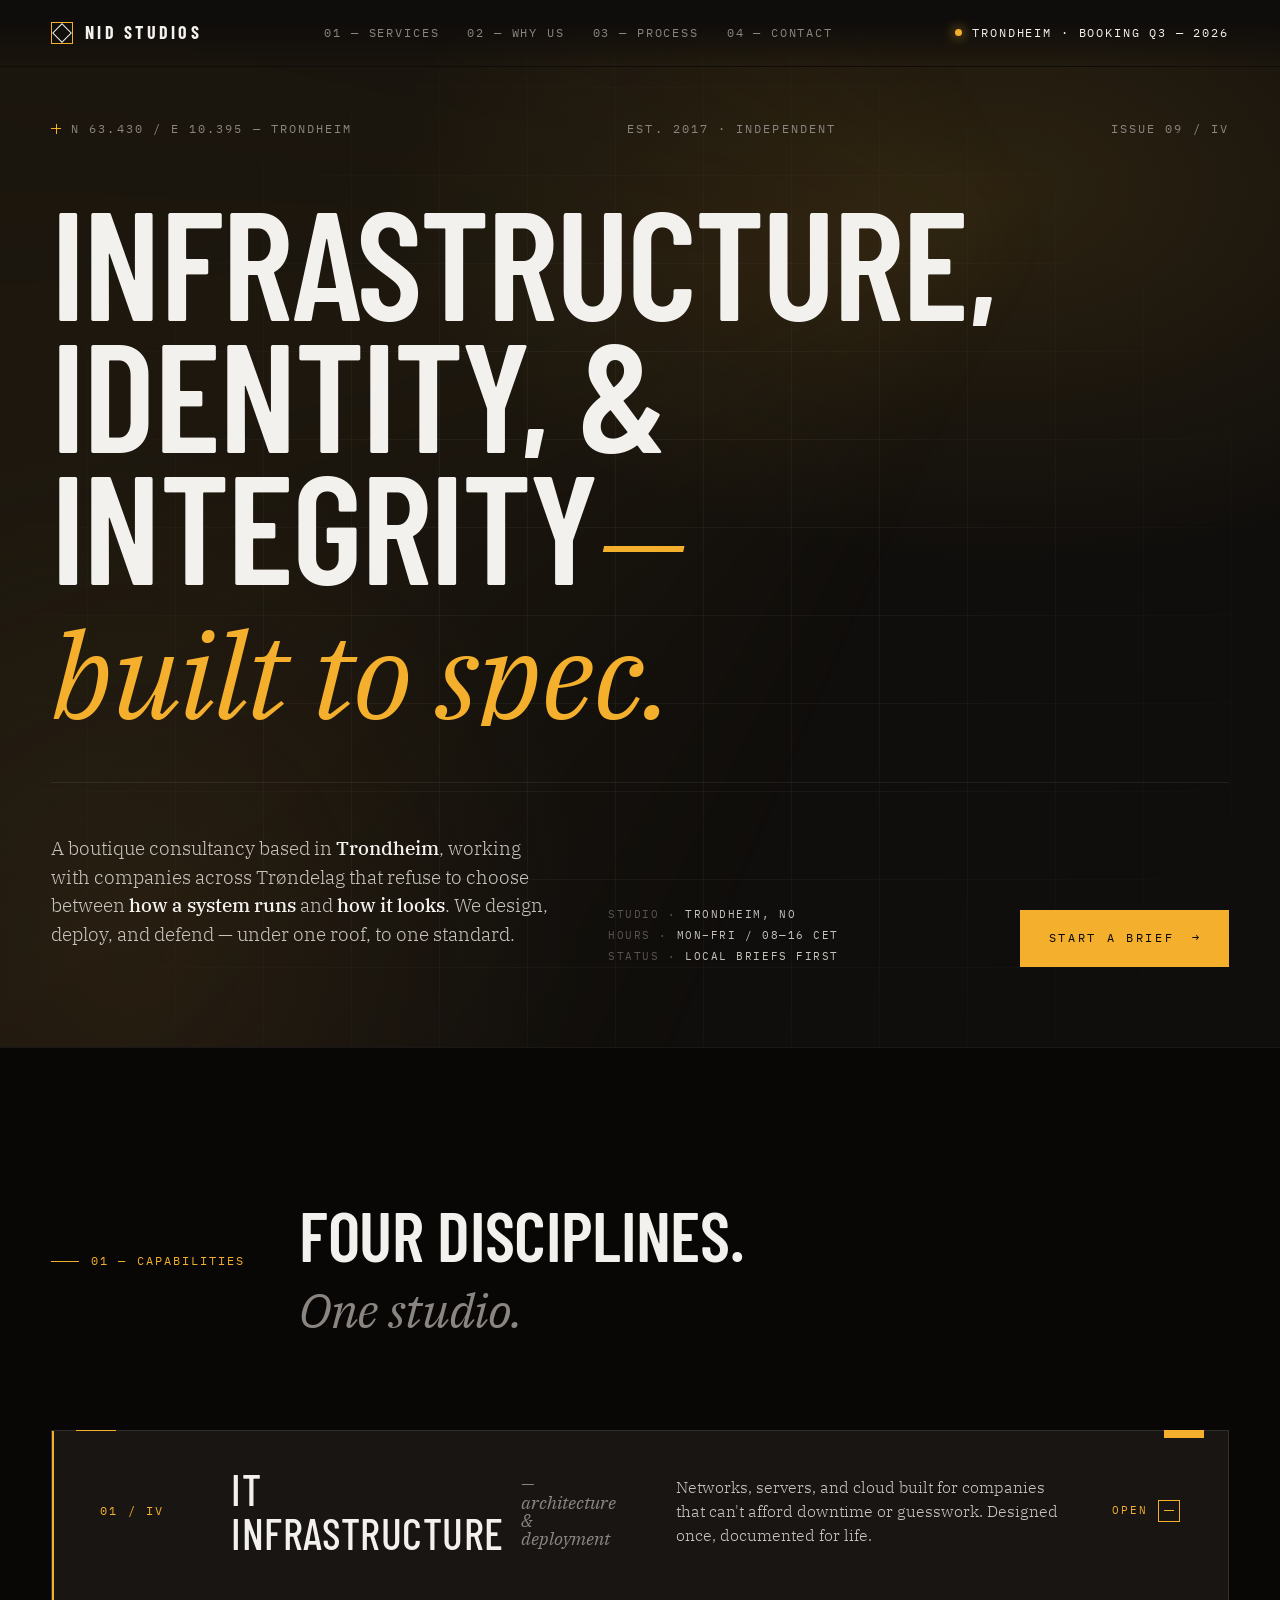
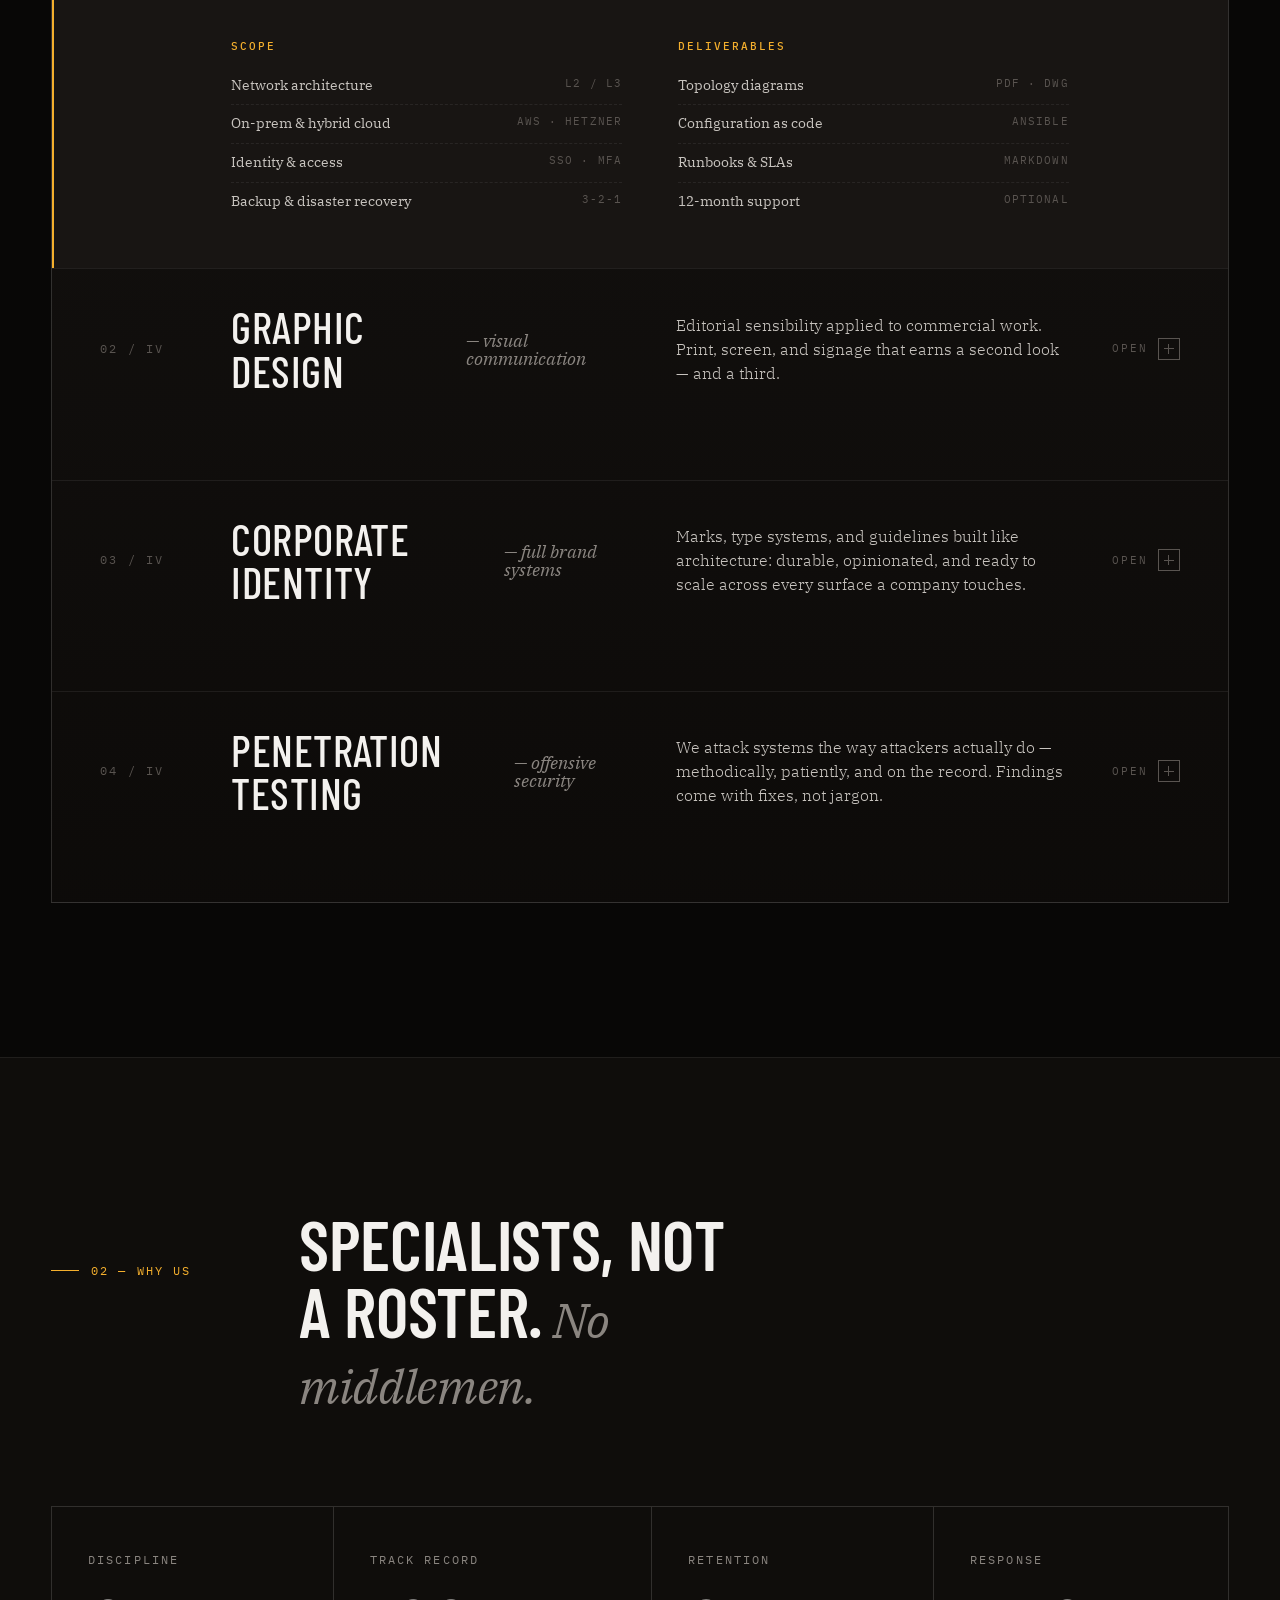
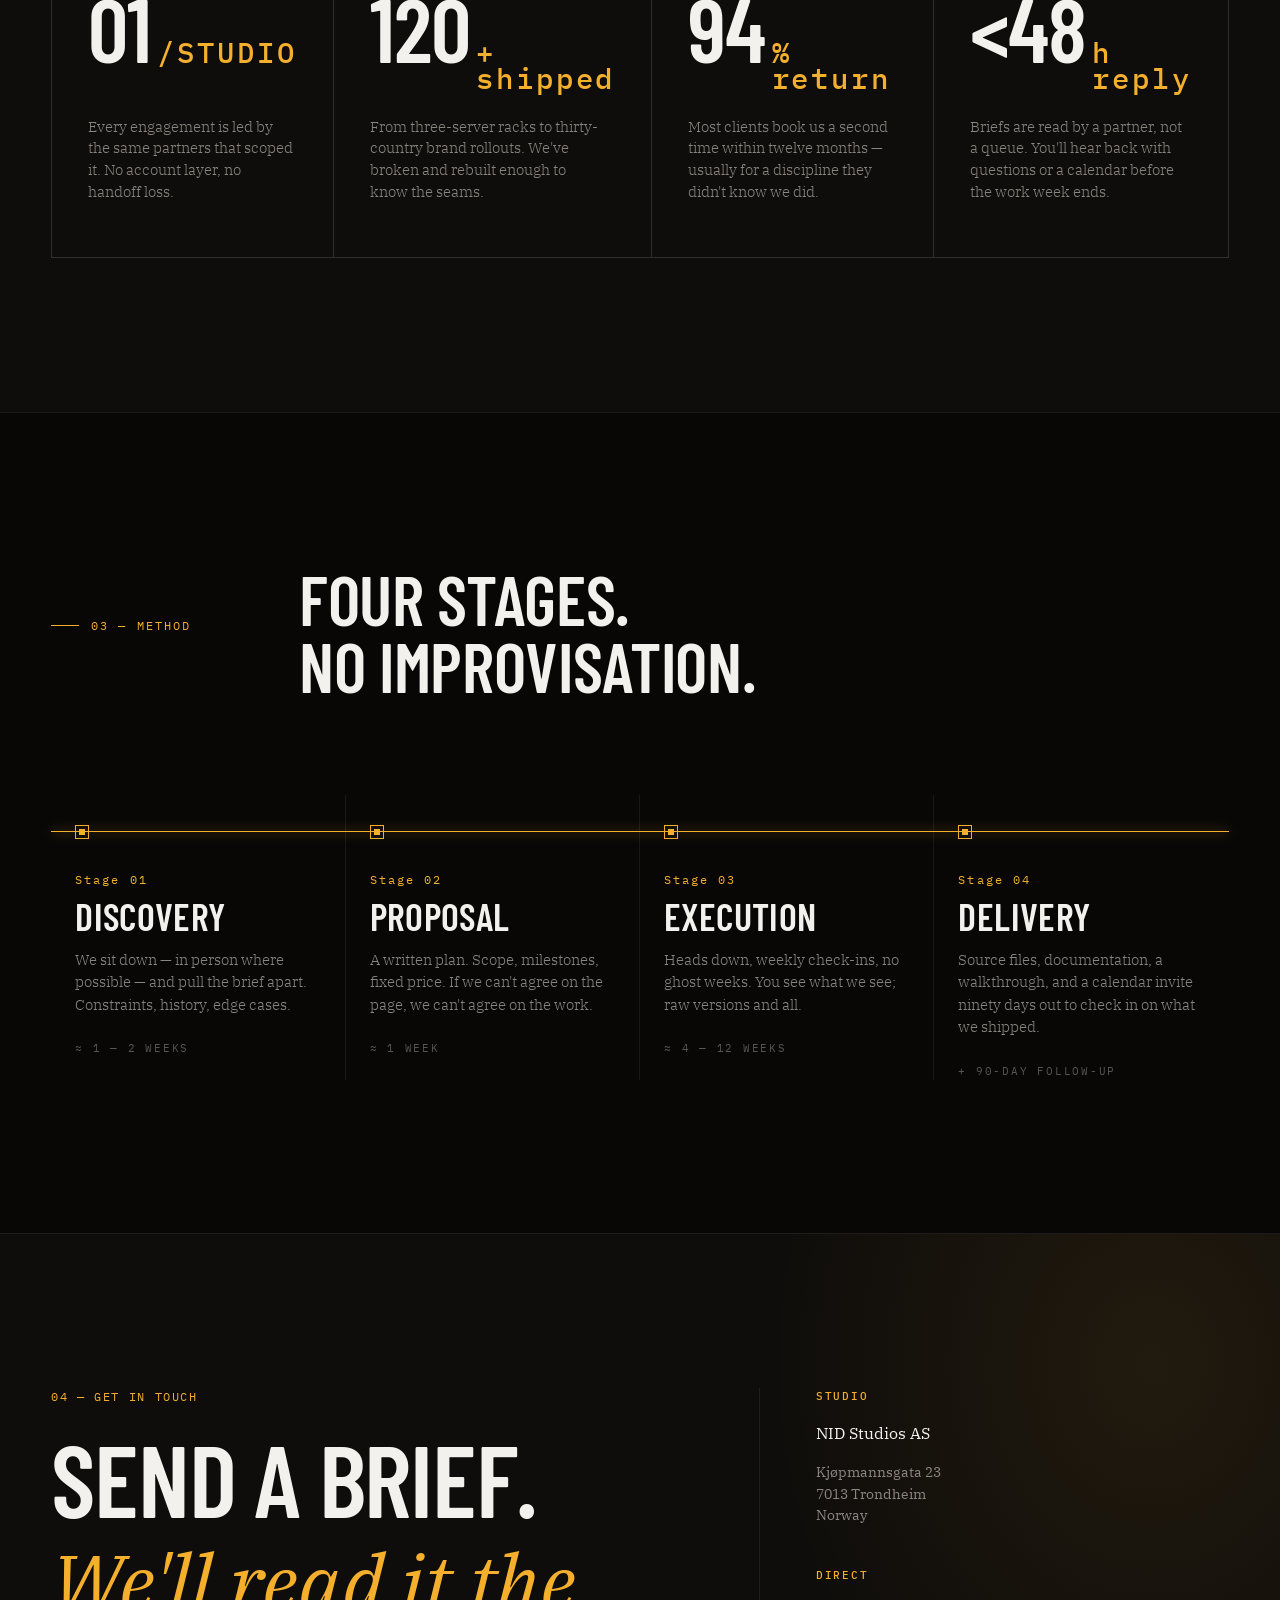
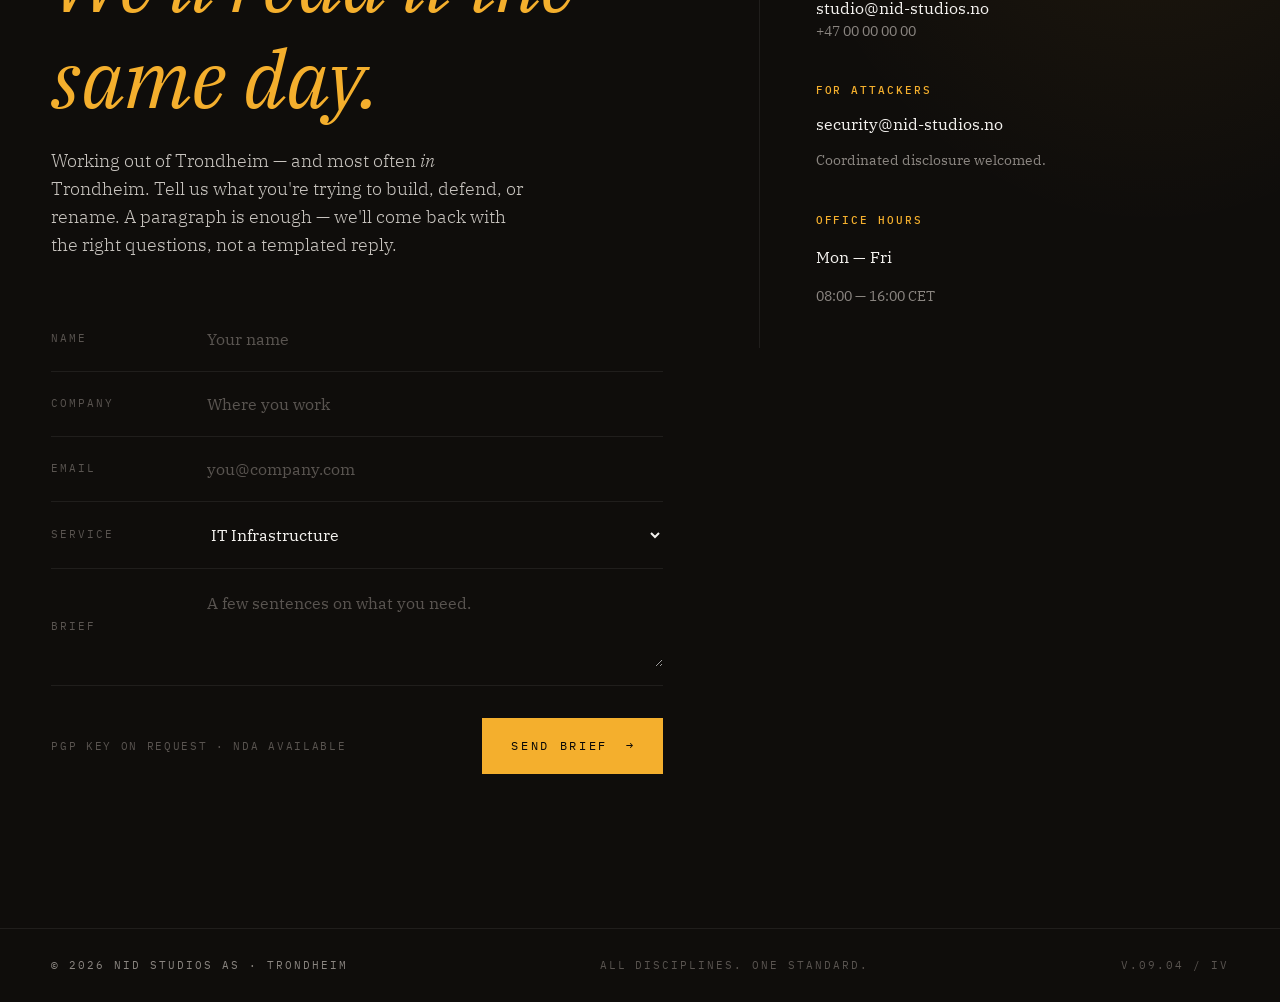
==== index.html @ 8dc61c33 "Add NID Studios site from Claude Design handoff Implements the full single-page marketing site for N" ====
<!doctype html>
<html lang="en">
<head>
<meta charset="utf-8">
<meta name="viewport" content="width=device-width, initial-scale=1">
<title>NID Studios — Trondheim. Precision technology consultancy.</title>
<meta name="description" content="Boutique consultancy in Trondheim, Norway. Infrastructure, identity, and security — built with the same standards.">

<link rel="preconnect" href="https://fonts.googleapis.com">
<link rel="preconnect" href="https://fonts.gstatic.com" crossorigin>
<link href="https://fonts.googleapis.com/css2?family=Barlow+Condensed:wght@300;500;600;700&family=IBM+Plex+Serif:ital,wght@0,300;0,400;0,500;1,400&family=IBM+Plex+Mono:wght@400;500&display=swap" rel="stylesheet">

<style>
:root {
  /* Surfaces — warm off-black */
  --ink-0: oklch(0.13 0.004 60);
  --ink-1: oklch(0.16 0.005 60);
  --ink-2: oklch(0.20 0.006 60);
  --ink-3: oklch(0.26 0.007 60);
  --ink-4: oklch(0.34 0.008 60);

  /* Foreground */
  --fg-0: oklch(0.96 0.005 80);
  --fg-1: oklch(0.82 0.008 75);
  --fg-2: oklch(0.62 0.010 70);
  --fg-3: oklch(0.45 0.010 65);

  /* Accent — amber, single source of truth */
  --amber: oklch(0.80 0.155 78);
  --amber-soft: oklch(0.80 0.155 78 / 0.12);
  --amber-line: oklch(0.80 0.155 78 / 0.35);

  --rule: oklch(1 0 0 / 0.07);
  --rule-strong: oklch(1 0 0 / 0.14);

  --f-display: "Barlow Condensed", "Oswald", sans-serif;
  --f-body: "IBM Plex Serif", Georgia, serif;
  --f-mono: "IBM Plex Mono", ui-monospace, monospace;

  --gutter: clamp(20px, 4vw, 56px);
  --maxw: 1360px;

  --ease: cubic-bezier(.2,.7,.2,1);
  --ease-out: cubic-bezier(.16,1,.3,1);
}

* { box-sizing: border-box; }
html { scroll-behavior: smooth; }
html, body { margin: 0; padding: 0; }
body {
  background: var(--ink-1);
  color: var(--fg-1);
  font-family: var(--f-body);
  font-size: 17px;
  line-height: 1.55;
  -webkit-font-smoothing: antialiased;
  text-rendering: optimizeLegibility;
  overflow-x: hidden;
}
::selection { background: var(--amber); color: var(--ink-0); }

a { color: inherit; text-decoration: none; }
button { font: inherit; color: inherit; background: none; border: 0; cursor: pointer; }

h1,h2,h3,h4 {
  font-family: var(--f-display);
  font-weight: 600;
  letter-spacing: 0.005em;
  margin: 0;
  color: var(--fg-0);
  text-wrap: balance;
}
.mono { font-family: var(--f-mono); font-size: 11.5px; letter-spacing: 0.14em; text-transform: uppercase; color: var(--fg-2); }
.amber { color: var(--amber); }

.shell {
  max-width: var(--maxw);
  margin: 0 auto;
  padding: 0 var(--gutter);
}

/* ─────────────── NAV ─────────────── */
.nav {
  position: fixed; top: 0; left: 0; right: 0;
  z-index: 50;
  padding: 18px var(--gutter);
  display: grid;
  grid-template-columns: auto 1fr auto;
  align-items: center;
  gap: 32px;
  background: linear-gradient(to bottom, var(--ink-1) 30%, transparent);
  transition: background .3s var(--ease), border-color .3s var(--ease);
  border-bottom: 1px solid transparent;
}
.nav.scrolled {
  background: oklch(0.16 0.005 60 / 0.85);
  backdrop-filter: blur(14px);
  -webkit-backdrop-filter: blur(14px);
  border-bottom-color: var(--rule);
}
.brand {
  display: flex; align-items: center; gap: 12px;
  font-family: var(--f-display);
  font-weight: 700;
  font-size: 18px;
  letter-spacing: 0.18em;
  color: var(--fg-0);
  text-transform: uppercase;
}
.brand-mark {
  width: 22px; height: 22px;
  position: relative;
  display: grid; place-items: center;
}
.brand-mark::before, .brand-mark::after {
  content: ""; position: absolute; inset: 0;
  border: 1px solid var(--amber);
}
.brand-mark::after { transform: rotate(45deg); inset: 4px; border-color: var(--fg-0); }

.nav-links {
  display: flex; gap: 28px;
  font-family: var(--f-mono);
  font-size: 11.5px;
  letter-spacing: 0.16em;
  text-transform: uppercase;
  color: var(--fg-2);
  justify-content: center;
}
.nav-links a {
  position: relative;
  padding: 6px 0;
  transition: color .25s var(--ease);
}
.nav-links a:hover { color: var(--fg-0); }
.nav-links a::before {
  content: ""; position: absolute; left: 0; bottom: 0;
  width: 0; height: 1px; background: var(--amber);
  transition: width .35s var(--ease);
}
.nav-links a:hover::before { width: 100%; }

.nav-cta {
  font-family: var(--f-mono);
  font-size: 11.5px;
  letter-spacing: 0.16em;
  text-transform: uppercase;
  color: var(--fg-0);
  display: flex; align-items: center; gap: 10px;
}
.nav-cta .dot {
  width: 7px; height: 7px; border-radius: 50%;
  background: var(--amber);
  box-shadow: 0 0 12px var(--amber);
  animation: pulse 2.4s ease-in-out infinite;
}
@keyframes pulse {
  0%, 100% { opacity: 1; transform: scale(1); }
  50% { opacity: .55; transform: scale(.7); }
}

@media (max-width: 760px) {
  .nav-links { display: none; }
  .nav { grid-template-columns: 1fr auto; }
}

/* ─────────────── HERO ─────────────── */
.hero {
  position: relative;
  min-height: 100vh;
  min-height: 100svh;
  display: flex;
  align-items: center;
  padding: 120px 0 80px;
  overflow: hidden;
  isolation: isolate;
}
.hero-bg {
  position: absolute; inset: 0; z-index: -1;
  background:
    radial-gradient(ellipse 80% 60% at 78% 18%, oklch(0.80 0.155 78 / 0.12), transparent 60%),
    radial-gradient(ellipse 60% 80% at 10% 90%, oklch(0.30 0.04 70 / 0.40), transparent 60%),
    var(--ink-1);
}
.hero-bg::before {
  content: "";
  position: absolute; inset: 0;
  background-image: url("data:image/svg+xml;utf8,<svg xmlns='http://www.w3.org/2000/svg' width='180' height='180'><filter id='n'><feTurbulence type='fractalNoise' baseFrequency='0.9' numOctaves='2' stitchTiles='stitch'/><feColorMatrix values='0 0 0 0 1  0 0 0 0 1  0 0 0 0 1  0 0 0 0.45 0'/></filter><rect width='100%25' height='100%25' filter='url(%23n)' opacity='0.5'/></svg>");
  opacity: 0.10;
  mix-blend-mode: overlay;
  pointer-events: none;
}
.hero-bg::after {
  content: "";
  position: absolute; inset: -20%;
  background: conic-gradient(from 200deg at 70% 30%, transparent 0deg, oklch(0.80 0.155 78 / 0.06) 60deg, transparent 140deg);
  animation: drift 22s linear infinite;
  pointer-events: none;
  filter: blur(40px);
}
@keyframes drift {
  to { transform: rotate(360deg); }
}

/* hairline grid overlay */
.hero-grid {
  position: absolute; inset: 0; z-index: -1;
  background-image:
    linear-gradient(to right, var(--rule) 1px, transparent 1px),
    linear-gradient(to bottom, var(--rule) 1px, transparent 1px);
  background-size: 88px 88px;
  background-position: -1px -1px;
  mask-image: radial-gradient(ellipse 70% 80% at 50% 60%, black 30%, transparent 80%);
  opacity: 0.6;
}

.hero-inner {
  width: 100%;
  display: grid;
  grid-template-columns: 1fr;
  gap: 56px;
}

.hero-meta {
  display: flex;
  justify-content: space-between;
  align-items: center;
  font-family: var(--f-mono);
  font-size: 11.5px;
  letter-spacing: 0.18em;
  text-transform: uppercase;
  color: var(--fg-2);
}
.hero-meta .crosshair {
  display: inline-flex; align-items: center; gap: 10px;
}
.hero-meta .crosshair::before {
  content: ""; width: 10px; height: 10px;
  background:
    linear-gradient(var(--amber), var(--amber)) center/100% 1px no-repeat,
    linear-gradient(var(--amber), var(--amber)) center/1px 100% no-repeat;
}

.hero h1 {
  font-size: clamp(64px, 12vw, 200px);
  line-height: 0.86;
  letter-spacing: -0.012em;
  font-weight: 600;
  text-transform: uppercase;
  color: var(--fg-0);
}
.hero h1 .line { display: block; overflow: hidden; }
.hero h1 .line span {
  display: inline-block;
  transform: translateY(110%);
  animation: rise .9s var(--ease-out) forwards;
}
.hero h1 .line:nth-child(1) span { animation-delay: .15s; }
.hero h1 .line:nth-child(2) span { animation-delay: .28s; }
.hero h1 .line:nth-child(3) span { animation-delay: .41s; }
@keyframes rise { to { transform: translateY(0); } }

.hero h1 em {
  font-style: normal;
  color: var(--amber);
  font-family: var(--f-body);
  font-weight: 400;
  font-style: italic;
  font-size: 0.78em;
  letter-spacing: -0.01em;
  text-transform: none;
}

.hero-foot {
  display: grid;
  grid-template-columns: 1.4fr 1fr auto;
  gap: 48px;
  align-items: end;
  padding-top: 32px;
  border-top: 1px solid var(--rule);
  opacity: 0;
  animation: fadeUp .8s var(--ease-out) .8s forwards;
}
@keyframes fadeUp {
  from { opacity: 0; transform: translateY(20px); }
  to { opacity: 1; transform: translateY(0); }
}

.hero-tag {
  font-size: 19px;
  line-height: 1.5;
  color: var(--fg-1);
  max-width: 50ch;
  font-weight: 300;
}
.hero-tag strong { color: var(--fg-0); font-weight: 500; }

.hero-coords {
  font-family: var(--f-mono);
  font-size: 11px;
  letter-spacing: 0.14em;
  text-transform: uppercase;
  color: var(--fg-3);
  line-height: 1.9;
}
.hero-coords span { color: var(--fg-1); }

.btn {
  --bd: var(--amber);
  position: relative;
  display: inline-flex;
  align-items: center;
  gap: 18px;
  padding: 18px 26px 18px 28px;
  font-family: var(--f-mono);
  font-size: 12px;
  letter-spacing: 0.22em;
  text-transform: uppercase;
  color: var(--ink-0);
  background: var(--amber);
  border: 1px solid var(--bd);
  overflow: hidden;
  isolation: isolate;
  transition: color .35s var(--ease), background .35s var(--ease);
  cursor: pointer;
}
.btn::after {
  content: ""; position: absolute; inset: 0; z-index: -1;
  background: var(--ink-0);
  transform: translateX(-101%);
  transition: transform .45s var(--ease);
}
.btn:hover { color: var(--amber); background: transparent; }
.btn:hover::after { transform: translateX(0); }
.btn .arrow {
  display: inline-block;
  transition: transform .35s var(--ease);
}
.btn:hover .arrow { transform: translateX(4px); }

.btn--ghost {
  color: var(--fg-0);
  background: transparent;
  --bd: var(--rule-strong);
}
.btn--ghost::after { background: var(--amber); }
.btn--ghost:hover { color: var(--ink-0); }

@media (max-width: 820px) {
  .hero-foot { grid-template-columns: 1fr; gap: 28px; }
  .hero-coords { display: none; }
}

/* ─────────────── SECTION HEADERS ─────────────── */
.section {
  position: relative;
  padding: clamp(80px, 12vw, 160px) 0;
  border-top: 1px solid var(--rule);
}
.section-head {
  display: grid;
  grid-template-columns: 200px 1fr;
  gap: 48px;
  align-items: baseline;
  margin-bottom: clamp(48px, 8vw, 96px);
}
.section-head .label {
  font-family: var(--f-mono);
  font-size: 11.5px;
  letter-spacing: 0.18em;
  text-transform: uppercase;
  color: var(--amber);
  display: flex; align-items: center; gap: 12px;
}
.section-head .label::before {
  content: ""; width: 28px; height: 1px; background: var(--amber);
}
.section-head h2 {
  font-size: clamp(36px, 5.4vw, 76px);
  line-height: 0.96;
  text-transform: uppercase;
  letter-spacing: -0.005em;
  font-weight: 600;
  max-width: 18ch;
}
.section-head h2 i {
  font-style: italic;
  font-family: var(--f-body);
  font-weight: 400;
  font-size: 0.7em;
  color: var(--fg-2);
  text-transform: none;
}
@media (max-width: 760px) {
  .section-head { grid-template-columns: 1fr; gap: 16px; }
}

/* ─────────────── SERVICES (precision instrument case) ─────────────── */
.services {
  background: var(--ink-0);
}
.case {
  border: 1px solid var(--rule-strong);
  background:
    linear-gradient(180deg, oklch(0.18 0.005 60), oklch(0.15 0.005 60));
  position: relative;
}
.case::before, .case::after {
  /* hinge marks at top corners */
  content: "";
  position: absolute;
  top: -1px;
  width: 40px; height: 8px;
  background: var(--amber);
}
.case::before { left: 24px; }
.case::after  { right: 24px; }

.drawer {
  display: grid;
  grid-template-columns: 80px 1fr 1fr 60px;
  gap: clamp(20px, 4vw, 56px);
  align-items: center;
  padding: 36px clamp(24px, 4vw, 48px);
  border-top: 1px solid var(--rule);
  position: relative;
  cursor: pointer;
  transition: background .5s var(--ease), padding .5s var(--ease);
  overflow: hidden;
}
.drawer:first-child { border-top: 0; }
.drawer::before {
  /* sliding amber rule on the left */
  content: "";
  position: absolute;
  left: 0; top: 0; bottom: 0;
  width: 2px;
  background: var(--amber);
  transform: scaleY(0);
  transform-origin: top;
  transition: transform .5s var(--ease);
}
.drawer:hover, .drawer.open { background: oklch(0.20 0.006 60); }
.drawer:hover::before, .drawer.open::before { transform: scaleY(1); }

.drawer-num {
  font-family: var(--f-mono);
  font-size: 12px;
  letter-spacing: 0.18em;
  color: var(--fg-3);
  transition: color .4s var(--ease);
}
.drawer:hover .drawer-num, .drawer.open .drawer-num { color: var(--amber); }

.drawer-name {
  font-family: var(--f-display);
  font-size: clamp(28px, 3.4vw, 46px);
  font-weight: 500;
  line-height: 1.0;
  letter-spacing: 0.01em;
  text-transform: uppercase;
  color: var(--fg-0);
  display: flex;
  align-items: center;
  gap: 18px;
}
.drawer-name .sub {
  font-family: var(--f-body);
  font-style: italic;
  font-weight: 400;
  font-size: 0.42em;
  color: var(--fg-2);
  text-transform: none;
  letter-spacing: 0;
}

.drawer-mark {
  width: 56px; height: 56px;
  position: relative;
  flex-shrink: 0;
  color: var(--fg-2);
  transition: color .5s var(--ease), transform .6s var(--ease);
}
.drawer:hover .drawer-mark, .drawer.open .drawer-mark { color: var(--amber); transform: rotate(45deg); }

.drawer-copy {
  font-size: 15.5px;
  line-height: 1.55;
  color: var(--fg-1);
  max-width: 44ch;
  font-weight: 300;
}

.drawer-pull {
  justify-self: end;
  display: flex;
  align-items: center;
  gap: 10px;
  font-family: var(--f-mono);
  font-size: 11px;
  letter-spacing: 0.18em;
  text-transform: uppercase;
  color: var(--fg-3);
  transition: color .4s var(--ease);
}
.drawer:hover .drawer-pull, .drawer.open .drawer-pull { color: var(--amber); }
.drawer-pull .pull-icon {
  width: 22px; height: 22px;
  border: 1px solid currentColor;
  display: grid; place-items: center;
  position: relative;
  transition: transform .5s var(--ease);
}
.drawer-pull .pull-icon::before, .drawer-pull .pull-icon::after {
  content: "";
  position: absolute;
  background: currentColor;
}
.drawer-pull .pull-icon::before { width: 10px; height: 1px; }
.drawer-pull .pull-icon::after { width: 1px; height: 10px; transition: transform .4s var(--ease); }
.drawer.open .pull-icon::after { transform: scaleY(0); }
.drawer.open .pull-icon { transform: rotate(180deg); }

.drawer-detail {
  grid-column: 1 / -1;
  display: grid;
  grid-template-rows: 0fr;
  transition: grid-template-rows .55s var(--ease), margin-top .55s var(--ease);
  margin-top: 0;
}
.drawer-detail-inner {
  overflow: hidden;
  display: grid;
  grid-template-columns: 80px 1fr 1fr 60px;
  gap: clamp(20px, 4vw, 56px);
}
.drawer.open .drawer-detail {
  grid-template-rows: 1fr;
  margin-top: 32px;
}
.drawer-detail-body {
  grid-column: 2 / 4;
  padding-bottom: 12px;
  display: grid;
  grid-template-columns: 1fr 1fr;
  gap: 32px 56px;
  opacity: 0;
  transform: translateY(8px);
  transition: opacity .4s var(--ease) .15s, transform .4s var(--ease) .15s;
}
.drawer.open .drawer-detail-body { opacity: 1; transform: translateY(0); }

.spec h4 {
  font-family: var(--f-mono);
  font-size: 11px;
  letter-spacing: 0.18em;
  text-transform: uppercase;
  color: var(--amber);
  margin-bottom: 12px;
  font-weight: 500;
}
.spec ul { list-style: none; padding: 0; margin: 0; }
.spec li {
  padding: 8px 0;
  font-size: 14px;
  color: var(--fg-1);
  border-bottom: 1px dashed var(--rule);
  display: flex;
  justify-content: space-between;
  gap: 16px;
}
.spec li:last-child { border-bottom: 0; }
.spec li .v { color: var(--fg-3); font-family: var(--f-mono); font-size: 11px; letter-spacing: 0.1em; text-transform: uppercase; }

@media (max-width: 900px) {
  .drawer { grid-template-columns: 50px 1fr 40px; }
  .drawer-copy { display: none; }
  .drawer-name { font-size: 26px; }
  .drawer-detail-inner { grid-template-columns: 50px 1fr 40px; }
  .drawer-detail-body { grid-column: 2 / 3; grid-template-columns: 1fr; }
}

/* ─────────────── WHY US ─────────────── */
.why {
  background: var(--ink-1);
}
.why-grid {
  display: grid;
  grid-template-columns: repeat(4, 1fr);
  border-top: 1px solid var(--rule-strong);
  border-left: 1px solid var(--rule-strong);
}
.why-cell {
  padding: 44px 36px 40px;
  border-right: 1px solid var(--rule-strong);
  border-bottom: 1px solid var(--rule-strong);
  display: flex;
  flex-direction: column;
  justify-content: space-between;
  min-height: 320px;
  position: relative;
  transition: background .4s var(--ease);
}
.why-cell:hover { background: var(--ink-2); }
.why-cell .num {
  font-family: var(--f-display);
  font-weight: 600;
  font-size: clamp(56px, 7vw, 96px);
  line-height: 0.9;
  color: var(--fg-0);
  letter-spacing: -0.01em;
  display: flex;
  align-items: baseline;
  gap: 6px;
}
.why-cell .num .unit {
  font-size: 0.32em;
  color: var(--amber);
  font-family: var(--f-mono);
  font-weight: 500;
  letter-spacing: 0.1em;
}
.why-cell .name {
  font-family: var(--f-mono);
  font-size: 11.5px;
  letter-spacing: 0.18em;
  text-transform: uppercase;
  color: var(--fg-2);
  margin-bottom: 18px;
}
.why-cell .desc {
  font-size: 14.5px;
  color: var(--fg-2);
  margin-top: 24px;
  font-weight: 300;
  line-height: 1.5;
  max-width: 26ch;
}

@media (max-width: 1000px) { .why-grid { grid-template-columns: repeat(2, 1fr); } }
@media (max-width: 560px) { .why-grid { grid-template-columns: 1fr; } .why-cell { min-height: 220px; } }

/* ─────────────── PROCESS ─────────────── */
.process {
  background: var(--ink-0);
  overflow: hidden;
}
.process-track {
  display: grid;
  grid-template-columns: repeat(4, 1fr);
  position: relative;
}
.process-track::before {
  content: "";
  position: absolute;
  top: 36px;
  left: 0; right: 0;
  height: 1px;
  background: var(--rule);
}
.process-track::after {
  content: "";
  position: absolute;
  top: 36px;
  left: 0;
  height: 1px;
  background: var(--amber);
  width: 0;
  box-shadow: 0 0 12px var(--amber);
}
.process.in-view .process-track::after {
  animation: drawline 1.6s var(--ease-out) .3s forwards;
}
@keyframes drawline { to { width: 100%; } }

.step {
  padding: 0 24px;
  position: relative;
}
.step:not(:last-child) { border-right: 1px solid var(--rule); }
.step .node {
  width: 14px; height: 14px;
  background: var(--ink-0);
  border: 1px solid var(--amber);
  position: relative;
  margin: 30px 0 32px;
  transition: background .4s var(--ease);
}
.step .node::before {
  content: "";
  position: absolute;
  inset: 3px;
  background: var(--amber);
  transform: scale(0);
  transition: transform .4s var(--ease);
}
.process.in-view .step:nth-child(1) .node::before { transform: scale(1); transition-delay: .3s; }
.process.in-view .step:nth-child(2) .node::before { transform: scale(1); transition-delay: .7s; }
.process.in-view .step:nth-child(3) .node::before { transform: scale(1); transition-delay: 1.1s; }
.process.in-view .step:nth-child(4) .node::before { transform: scale(1); transition-delay: 1.5s; }

.step .num {
  font-family: var(--f-mono);
  font-size: 11.5px;
  letter-spacing: 0.18em;
  color: var(--amber);
  margin-bottom: 8px;
}
.step h3 {
  font-family: var(--f-display);
  font-size: clamp(28px, 3vw, 38px);
  font-weight: 600;
  line-height: 1;
  letter-spacing: 0.01em;
  text-transform: uppercase;
  color: var(--fg-0);
  margin-bottom: 14px;
}
.step p {
  font-size: 14.5px;
  color: var(--fg-2);
  font-weight: 300;
  line-height: 1.55;
  max-width: 28ch;
  margin: 0;
}
.step .duration {
  margin-top: 24px;
  font-family: var(--f-mono);
  font-size: 11px;
  letter-spacing: 0.16em;
  text-transform: uppercase;
  color: var(--fg-3);
}

@media (max-width: 900px) {
  .process-track { grid-template-columns: 1fr; }
  .process-track::before, .process-track::after { display: none; }
  .step { padding: 28px 0; border-right: 0 !important; border-top: 1px solid var(--rule); }
  .step:first-child { border-top: 0; }
  .step .node { margin: 0 0 16px; }
}

/* ─────────────── CONTACT ─────────────── */
.contact {
  background: var(--ink-1);
  position: relative;
  overflow: hidden;
}
.contact::before {
  content: "";
  position: absolute;
  inset: 0;
  background:
    radial-gradient(ellipse 50% 60% at 90% 10%, oklch(0.80 0.155 78 / 0.08), transparent 60%);
  pointer-events: none;
}
.contact-inner {
  display: grid;
  grid-template-columns: 1.3fr 1fr;
  gap: 96px;
  align-items: start;
  position: relative;
}
.contact h2 {
  font-size: clamp(48px, 8vw, 132px);
  line-height: 0.92;
  text-transform: uppercase;
  letter-spacing: -0.012em;
  font-weight: 600;
  color: var(--fg-0);
  margin-bottom: 32px;
}
.contact h2 em {
  font-style: italic;
  font-family: var(--f-body);
  font-weight: 400;
  font-size: 0.78em;
  color: var(--amber);
  text-transform: none;
  letter-spacing: -0.005em;
}
.contact-lede {
  font-size: 18px;
  color: var(--fg-1);
  max-width: 44ch;
  line-height: 1.55;
  font-weight: 300;
  margin-bottom: 48px;
}

.form { display: grid; gap: 0; }
.field {
  display: grid;
  grid-template-columns: 140px 1fr;
  align-items: center;
  border-bottom: 1px solid var(--rule);
  padding: 18px 0;
  gap: 16px;
}
.field label {
  font-family: var(--f-mono);
  font-size: 11px;
  letter-spacing: 0.18em;
  text-transform: uppercase;
  color: var(--fg-3);
}
.field input, .field textarea, .field select {
  width: 100%;
  background: transparent;
  border: 0;
  color: var(--fg-0);
  font-family: var(--f-body);
  font-size: 16px;
  padding: 4px 0;
  outline: none;
  font-weight: 400;
}
.field textarea { resize: vertical; min-height: 28px; line-height: 1.5; padding-top: 4px; font-family: var(--f-body); }
.field input::placeholder, .field textarea::placeholder { color: var(--fg-3); }
.field select option { background: var(--ink-1); color: var(--fg-0); }

.form-foot {
  display: flex;
  justify-content: space-between;
  align-items: center;
  margin-top: 32px;
  gap: 16px;
  flex-wrap: wrap;
}
.form-foot .note {
  font-family: var(--f-mono);
  font-size: 10.5px;
  letter-spacing: 0.16em;
  text-transform: uppercase;
  color: var(--fg-3);
}

.contact-side {
  border-left: 1px solid var(--rule);
  padding-left: 56px;
}
.contact-block {
  margin-bottom: 40px;
}
.contact-block h4 {
  font-family: var(--f-mono);
  font-size: 11px;
  letter-spacing: 0.18em;
  text-transform: uppercase;
  color: var(--amber);
  margin-bottom: 12px;
  font-weight: 500;
}
.contact-block p, .contact-block a {
  font-size: 16px;
  color: var(--fg-0);
  line-height: 1.55;
  font-family: var(--f-body);
  display: block;
}
.contact-block .small { color: var(--fg-2); font-size: 14px; }

.contact-block a {
  position: relative;
  width: fit-content;
}
.contact-block a::after {
  content: "";
  position: absolute;
  left: 0; bottom: -2px;
  width: 100%; height: 1px;
  background: var(--amber);
  transform: scaleX(0);
  transform-origin: left;
  transition: transform .4s var(--ease);
}
.contact-block a:hover::after { transform: scaleX(1); }

@media (max-width: 900px) {
  .contact-inner { grid-template-columns: 1fr; gap: 56px; }
  .contact-side { border-left: 0; padding-left: 0; border-top: 1px solid var(--rule); padding-top: 40px; }
  .field { grid-template-columns: 1fr; gap: 6px; padding: 14px 0; }
  .field label { font-size: 10px; }
}

/* ─────────────── FOOTER ─────────────── */
.foot {
  border-top: 1px solid var(--rule);
  padding: 28px var(--gutter);
  display: flex;
  justify-content: space-between;
  align-items: center;
  gap: 16px;
  flex-wrap: wrap;
  font-family: var(--f-mono);
  font-size: 11px;
  letter-spacing: 0.18em;
  text-transform: uppercase;
  color: var(--fg-3);
}
.foot .l { color: var(--fg-2); }

/* ─────────────── REVEAL ─────────────── */
.reveal {
  opacity: 0;
  transform: translateY(28px);
  transition: opacity .9s var(--ease-out), transform .9s var(--ease-out);
}
.reveal.in-view { opacity: 1; transform: translateY(0); }
.reveal[data-d="1"] { transition-delay: .08s; }
.reveal[data-d="2"] { transition-delay: .16s; }
.reveal[data-d="3"] { transition-delay: .24s; }
.reveal[data-d="4"] { transition-delay: .32s; }
.reveal[data-d="5"] { transition-delay: .40s; }
.reveal[data-d="6"] { transition-delay: .48s; }

@media (prefers-reduced-motion: reduce) {
  *, *::before, *::after { animation-duration: .01ms !important; transition-duration: .01ms !important; animation-iteration-count: 1 !important; }
  .reveal { opacity: 1; transform: none; }
  html { scroll-behavior: auto; }
}
</style>
</head>
<body>

<!-- NAV -->
<nav class="nav" id="nav">
  <a class="brand" href="#top">
    <span class="brand-mark" aria-hidden="true"></span>
    NID Studios
  </a>
  <div class="nav-links">
    <a href="#services">01 — Services</a>
    <a href="#why">02 — Why Us</a>
    <a href="#process">03 — Process</a>
    <a href="#contact">04 — Contact</a>
  </div>
  <div class="nav-cta">
    <span class="dot"></span>
    Trondheim · Booking Q3 — 2026
  </div>
</nav>

<!-- HERO -->
<header class="hero" id="top">
  <div class="hero-bg" aria-hidden="true"></div>
  <div class="hero-grid" aria-hidden="true"></div>
  <div class="shell hero-inner">

    <div class="hero-meta">
      <span class="crosshair">N 63.430 / E 10.395 — Trondheim</span>
      <span>Est. 2017 · Independent</span>
      <span>Issue 09 / IV</span>
    </div>

    <h1>
      <span class="line"><span>Infrastructure,</span></span>
      <span class="line"><span>identity, &amp;</span></span>
      <span class="line"><span>integrity<em>—built to spec.</em></span></span>
    </h1>

    <div class="hero-foot">
      <p class="hero-tag">
        A boutique consultancy based in <strong>Trondheim</strong>, working with companies across Trøndelag that refuse to choose between <strong>how a system runs</strong> and <strong>how it looks</strong>. We design, deploy, and defend — under one roof, to one standard.
      </p>
      <div class="hero-coords">
        Studio · <span>Trondheim, NO</span><br>
        Hours · <span>Mon–Fri / 08—16 CET</span><br>
        Status · <span>Local briefs first</span>
      </div>
      <a class="btn" href="#contact">
        Start a brief <span class="arrow">→</span>
      </a>
    </div>
  </div>
</header>

<!-- SERVICES -->
<section class="section services" id="services">
  <div class="shell">
    <div class="section-head reveal">
      <div class="label">01 — Capabilities</div>
      <h2>Four disciplines.<br><i>One studio.</i></h2>
    </div>

    <div class="case reveal" data-d="1">

      <!-- 01 IT -->
      <div class="drawer" data-drawer>
        <div class="drawer-num">01 / IV</div>
        <div class="drawer-name">
          IT Infrastructure
          <span class="sub">— architecture &amp; deployment</span>
        </div>
        <div class="drawer-copy">
          Networks, servers, and cloud built for companies that can't afford downtime or guesswork. Designed once, documented for life.
        </div>
        <div class="drawer-pull">
          <span>Open</span>
          <span class="pull-icon" aria-hidden="true"></span>
        </div>
        <div class="drawer-detail">
          <div class="drawer-detail-inner">
            <div></div>
            <div class="drawer-detail-body">
              <div class="spec">
                <h4>Scope</h4>
                <ul>
                  <li>Network architecture <span class="v">L2 / L3</span></li>
                  <li>On-prem &amp; hybrid cloud <span class="v">AWS · Hetzner</span></li>
                  <li>Identity &amp; access <span class="v">SSO · MFA</span></li>
                  <li>Backup &amp; disaster recovery <span class="v">3-2-1</span></li>
                </ul>
              </div>
              <div class="spec">
                <h4>Deliverables</h4>
                <ul>
                  <li>Topology diagrams <span class="v">PDF · DWG</span></li>
                  <li>Configuration as code <span class="v">Ansible</span></li>
                  <li>Runbooks &amp; SLAs <span class="v">Markdown</span></li>
                  <li>12-month support <span class="v">Optional</span></li>
                </ul>
              </div>
            </div>
            <div></div>
          </div>
        </div>
      </div>

      <!-- 02 Graphic Design -->
      <div class="drawer" data-drawer>
        <div class="drawer-num">02 / IV</div>
        <div class="drawer-name">
          Graphic Design
          <span class="sub">— visual communication</span>
        </div>
        <div class="drawer-copy">
          Editorial sensibility applied to commercial work. Print, screen, and signage that earns a second look — and a third.
        </div>
        <div class="drawer-pull">
          <span>Open</span>
          <span class="pull-icon" aria-hidden="true"></span>
        </div>
        <div class="drawer-detail">
          <div class="drawer-detail-inner">
            <div></div>
            <div class="drawer-detail-body">
              <div class="spec">
                <h4>Scope</h4>
                <ul>
                  <li>Editorial &amp; print <span class="v">Books · Reports</span></li>
                  <li>Digital &amp; UI <span class="v">Web · Product</span></li>
                  <li>Wayfinding &amp; signage <span class="v">Spatial</span></li>
                  <li>Motion &amp; type <span class="v">Custom</span></li>
                </ul>
              </div>
              <div class="spec">
                <h4>Deliverables</h4>
                <ul>
                  <li>Concept &amp; route choices <span class="v">3 dirs.</span></li>
                  <li>Final master files <span class="v">Adobe · Figma</span></li>
                  <li>Production-ready exports <span class="v">CMYK · sRGB</span></li>
                  <li>Asset library <span class="v">Versioned</span></li>
                </ul>
              </div>
            </div>
            <div></div>
          </div>
        </div>
      </div>

      <!-- 03 Identity -->
      <div class="drawer" data-drawer>
        <div class="drawer-num">03 / IV</div>
        <div class="drawer-name">
          Corporate Identity
          <span class="sub">— full brand systems</span>
        </div>
        <div class="drawer-copy">
          Marks, type systems, and guidelines built like architecture: durable, opinionated, and ready to scale across every surface a company touches.
        </div>
        <div class="drawer-pull">
          <span>Open</span>
          <span class="pull-icon" aria-hidden="true"></span>
        </div>
        <div class="drawer-detail">
          <div class="drawer-detail-inner">
            <div></div>
            <div class="drawer-detail-body">
              <div class="spec">
                <h4>Scope</h4>
                <ul>
                  <li>Naming &amp; verbal identity <span class="v">Strategy</span></li>
                  <li>Logo &amp; mark systems <span class="v">Modular</span></li>
                  <li>Type, color, grid <span class="v">Tokens</span></li>
                  <li>Stationery &amp; templates <span class="v">Office · Web</span></li>
                </ul>
              </div>
              <div class="spec">
                <h4>Deliverables</h4>
                <ul>
                  <li>Brand book <span class="v">100+ pp.</span></li>
                  <li>Asset kit <span class="v">SVG · OTF</span></li>
                  <li>Web style tokens <span class="v">CSS · JSON</span></li>
                  <li>Rollout playbook <span class="v">12 mo.</span></li>
                </ul>
              </div>
            </div>
            <div></div>
          </div>
        </div>
      </div>

      <!-- 04 Cybersecurity -->
      <div class="drawer" data-drawer>
        <div class="drawer-num">04 / IV</div>
        <div class="drawer-name">
          Penetration Testing
          <span class="sub">— offensive security</span>
        </div>
        <div class="drawer-copy">
          We attack systems the way attackers actually do — methodically, patiently, and on the record. Findings come with fixes, not jargon.
        </div>
        <div class="drawer-pull">
          <span>Open</span>
          <span class="pull-icon" aria-hidden="true"></span>
        </div>
        <div class="drawer-detail">
          <div class="drawer-detail-inner">
            <div></div>
            <div class="drawer-detail-body">
              <div class="spec">
                <h4>Scope</h4>
                <ul>
                  <li>External &amp; internal pentest <span class="v">OSSTMM</span></li>
                  <li>Web &amp; API testing <span class="v">OWASP</span></li>
                  <li>Social engineering <span class="v">Targeted</span></li>
                  <li>Red-team engagements <span class="v">On request</span></li>
                </ul>
              </div>
              <div class="spec">
                <h4>Deliverables</h4>
                <ul>
                  <li>Executive report <span class="v">Plain prose</span></li>
                  <li>Technical findings <span class="v">CVSS</span></li>
                  <li>Remediation walk-through <span class="v">Live</span></li>
                  <li>Retest after patch <span class="v">Included</span></li>
                </ul>
              </div>
            </div>
            <div></div>
          </div>
        </div>
      </div>

    </div>
  </div>
</section>

<!-- WHY US -->
<section class="section why" id="why">
  <div class="shell">
    <div class="section-head reveal">
      <div class="label">02 — Why Us</div>
      <h2>Specialists, not<br>a roster.<i> No middlemen.</i></h2>
    </div>

    <div class="why-grid">
      <div class="why-cell reveal" data-d="1">
        <div>
          <div class="name">Discipline</div>
          <div class="num">01<span class="unit">/STUDIO</span></div>
        </div>
        <p class="desc">Every engagement is led by the same partners that scoped it. No account layer, no handoff loss.</p>
      </div>
      <div class="why-cell reveal" data-d="2">
        <div>
          <div class="name">Track record</div>
          <div class="num">120<span class="unit">+ shipped</span></div>
        </div>
        <p class="desc">From three-server racks to thirty-country brand rollouts. We've broken and rebuilt enough to know the seams.</p>
      </div>
      <div class="why-cell reveal" data-d="3">
        <div>
          <div class="name">Retention</div>
          <div class="num">94<span class="unit">% return</span></div>
        </div>
        <p class="desc">Most clients book us a second time within twelve months — usually for a discipline they didn't know we did.</p>
      </div>
      <div class="why-cell reveal" data-d="4">
        <div>
          <div class="name">Response</div>
          <div class="num">&lt;48<span class="unit">h reply</span></div>
        </div>
        <p class="desc">Briefs are read by a partner, not a queue. You'll hear back with questions or a calendar before the work week ends.</p>
      </div>
    </div>
  </div>
</section>

<!-- PROCESS -->
<section class="section process" id="process">
  <div class="shell">
    <div class="section-head reveal">
      <div class="label">03 — Method</div>
      <h2>Four stages.<br>No improvisation.</h2>
    </div>

    <div class="process-track">
      <div class="step reveal" data-d="1">
        <div class="node" aria-hidden="true"></div>
        <div class="num">Stage 01</div>
        <h3>Discovery</h3>
        <p>We sit down — in person where possible — and pull the brief apart. Constraints, history, edge cases.</p>
        <div class="duration">≈ 1 — 2 weeks</div>
      </div>
      <div class="step reveal" data-d="2">
        <div class="node" aria-hidden="true"></div>
        <div class="num">Stage 02</div>
        <h3>Proposal</h3>
        <p>A written plan. Scope, milestones, fixed price. If we can't agree on the page, we can't agree on the work.</p>
        <div class="duration">≈ 1 week</div>
      </div>
      <div class="step reveal" data-d="3">
        <div class="node" aria-hidden="true"></div>
        <div class="num">Stage 03</div>
        <h3>Execution</h3>
        <p>Heads down, weekly check-ins, no ghost weeks. You see what we see; raw versions and all.</p>
        <div class="duration">≈ 4 — 12 weeks</div>
      </div>
      <div class="step reveal" data-d="4">
        <div class="node" aria-hidden="true"></div>
        <div class="num">Stage 04</div>
        <h3>Delivery</h3>
        <p>Source files, documentation, a walkthrough, and a calendar invite ninety days out to check in on what we shipped.</p>
        <div class="duration">+ 90-day follow-up</div>
      </div>
    </div>
  </div>
</section>

<!-- CONTACT -->
<section class="section contact" id="contact">
  <div class="shell contact-inner">

    <div>
      <div class="label mono reveal" style="color: var(--amber); margin-bottom: 24px;">04 — Get in touch</div>
      <h2 class="reveal" data-d="1">
        Send a brief.<br><em>We'll read it the same day.</em>
      </h2>
      <p class="contact-lede reveal" data-d="2">
        Working out of Trondheim — and most often <em>in</em> Trondheim. Tell us what you're trying to build, defend, or rename. A paragraph is enough — we'll come back with the right questions, not a templated reply.
      </p>

      <form class="form reveal" data-d="3" onsubmit="event.preventDefault(); this.querySelector('button').textContent='Sent — talk soon';">
        <div class="field">
          <label for="f-name">Name</label>
          <input id="f-name" type="text" placeholder="Your name" required>
        </div>
        <div class="field">
          <label for="f-co">Company</label>
          <input id="f-co" type="text" placeholder="Where you work">
        </div>
        <div class="field">
          <label for="f-email">Email</label>
          <input id="f-email" type="email" placeholder="you@company.com" required>
        </div>
        <div class="field">
          <label for="f-svc">Service</label>
          <select id="f-svc">
            <option>IT Infrastructure</option>
            <option>Graphic Design</option>
            <option>Corporate Identity</option>
            <option>Penetration Testing</option>
            <option>Not sure yet</option>
          </select>
        </div>
        <div class="field">
          <label for="f-msg">Brief</label>
          <textarea id="f-msg" rows="3" placeholder="A few sentences on what you need." required></textarea>
        </div>
        <div class="form-foot">
          <span class="note">PGP key on request · NDA available</span>
          <button type="submit" class="btn">Send brief <span class="arrow">→</span></button>
        </div>
      </form>
    </div>

    <aside class="contact-side reveal" data-d="2">
      <div class="contact-block">
        <h4>Studio</h4>
        <p>NID Studios AS</p>
        <p class="small">Kjøpmannsgata 23<br>7013 Trondheim<br>Norway</p>
      </div>
      <div class="contact-block">
        <h4>Direct</h4>
        <a href="mailto:studio@nid-studios.no">studio@nid-studios.no</a>
        <a href="tel:+4700000000" class="small">+47 00 00 00 00</a>
      </div>
      <div class="contact-block">
        <h4>For attackers</h4>
        <a href="mailto:security@nid-studios.no">security@nid-studios.no</a>
        <p class="small">Coordinated disclosure welcomed.</p>
      </div>
      <div class="contact-block">
        <h4>Office hours</h4>
        <p>Mon — Fri</p>
        <p class="small">08:00 — 16:00 CET</p>
      </div>
    </aside>

  </div>
</section>

<footer class="foot">
  <span class="l">© 2026 NID Studios AS · Trondheim</span>
  <span>All disciplines. One standard.</span>
  <span>v.09.04 / IV</span>
</footer>

<script>
// Drawer (precision instrument case)
document.querySelectorAll('[data-drawer]').forEach(d => {
  d.addEventListener('click', () => {
    const wasOpen = d.classList.contains('open');
    document.querySelectorAll('[data-drawer]').forEach(x => x.classList.remove('open'));
    if (!wasOpen) d.classList.add('open');
  });
});

// Nav scrolled state
const nav = document.getElementById('nav');
const onScroll = () => nav.classList.toggle('scrolled', window.scrollY > 24);
onScroll();
window.addEventListener('scroll', onScroll, { passive: true });

// Reveals
const io = new IntersectionObserver((entries) => {
  entries.forEach(e => {
    if (e.isIntersecting) {
      e.target.classList.add('in-view');
      io.unobserve(e.target);
    }
  });
}, { rootMargin: '-8% 0px -8% 0px', threshold: 0.05 });

document.querySelectorAll('.reveal').forEach(el => io.observe(el));

// Process line draws when in view
const proc = document.querySelector('.process');
const procIO = new IntersectionObserver((entries) => {
  entries.forEach(e => {
    if (e.isIntersecting) { proc.classList.add('in-view'); procIO.unobserve(proc); }
  });
}, { threshold: 0.3 });
procIO.observe(proc);

// Open the first drawer by default to telegraph the interaction
window.addEventListener('load', () => {
  setTimeout(() => {
    const first = document.querySelector('[data-drawer]');
    if (first && window.innerWidth > 640) first.classList.add('open');
  }, 1400);
});
</script>

</body>
</html>
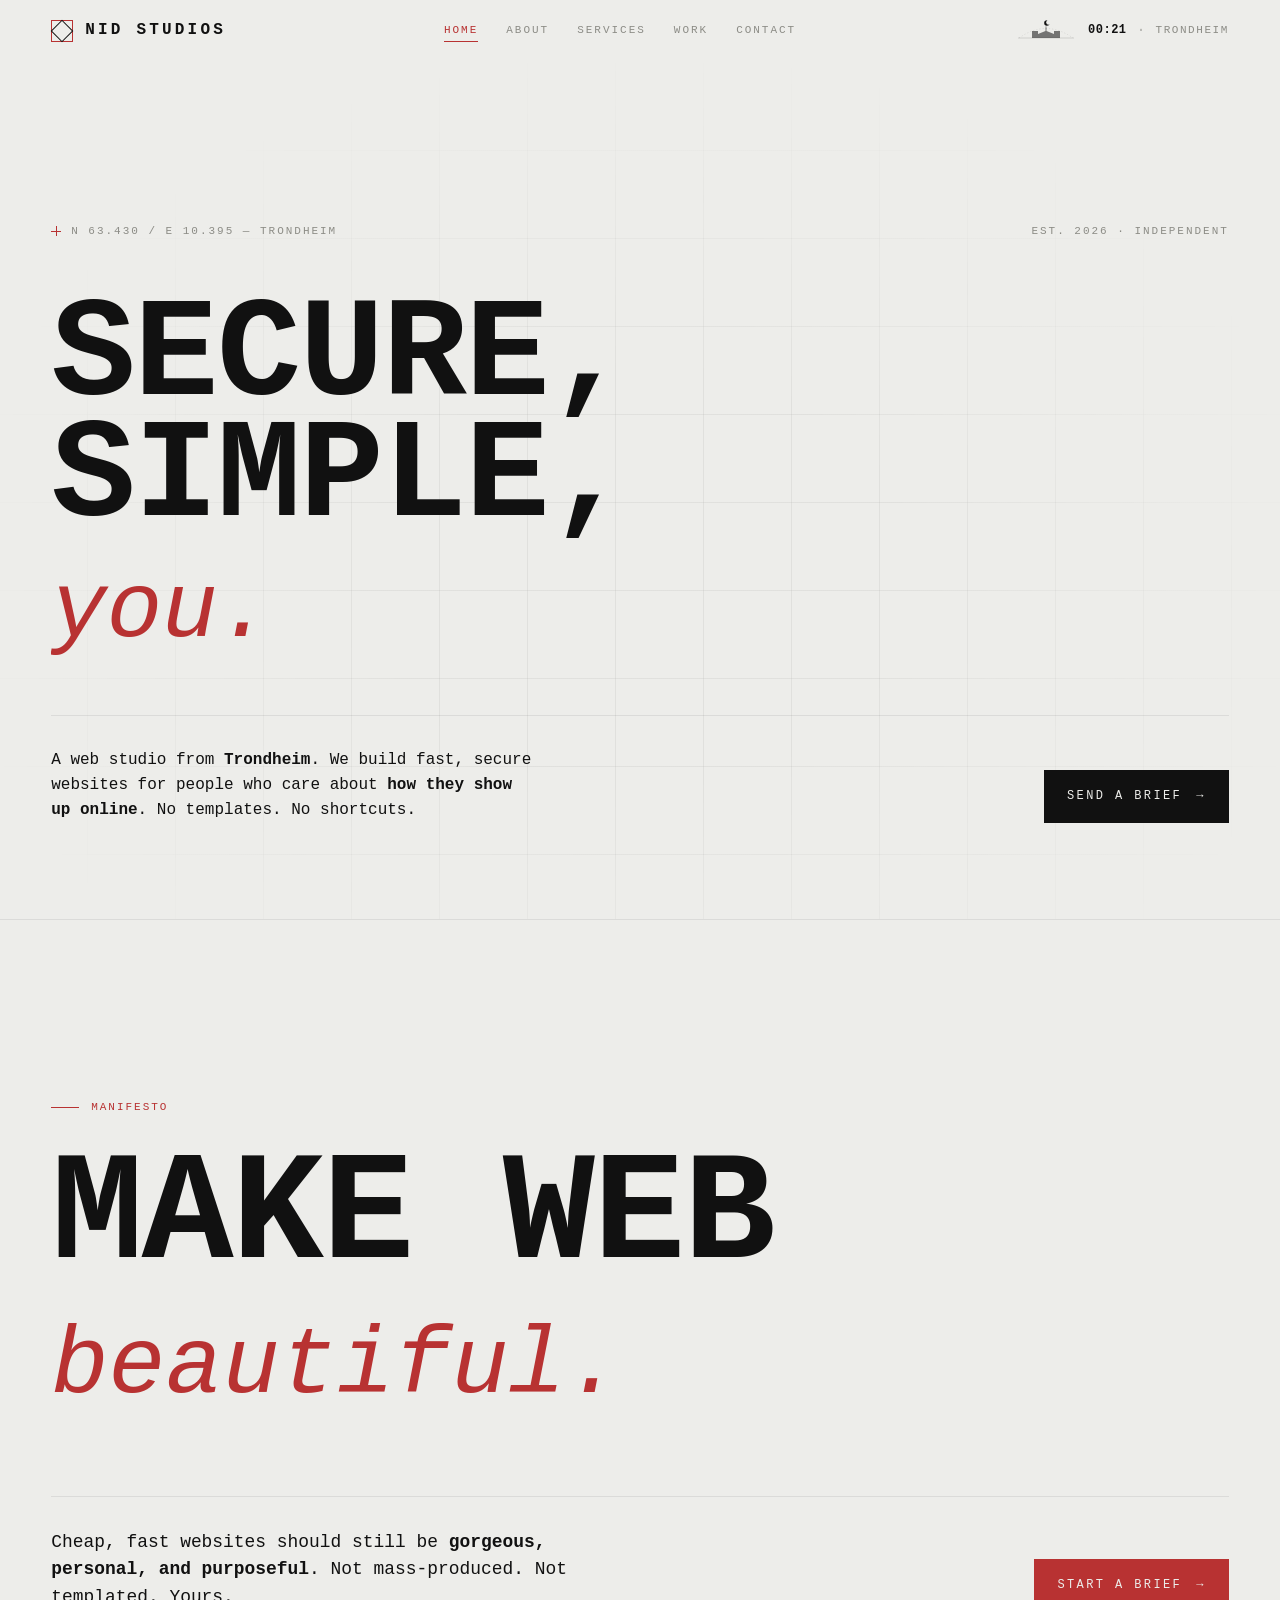
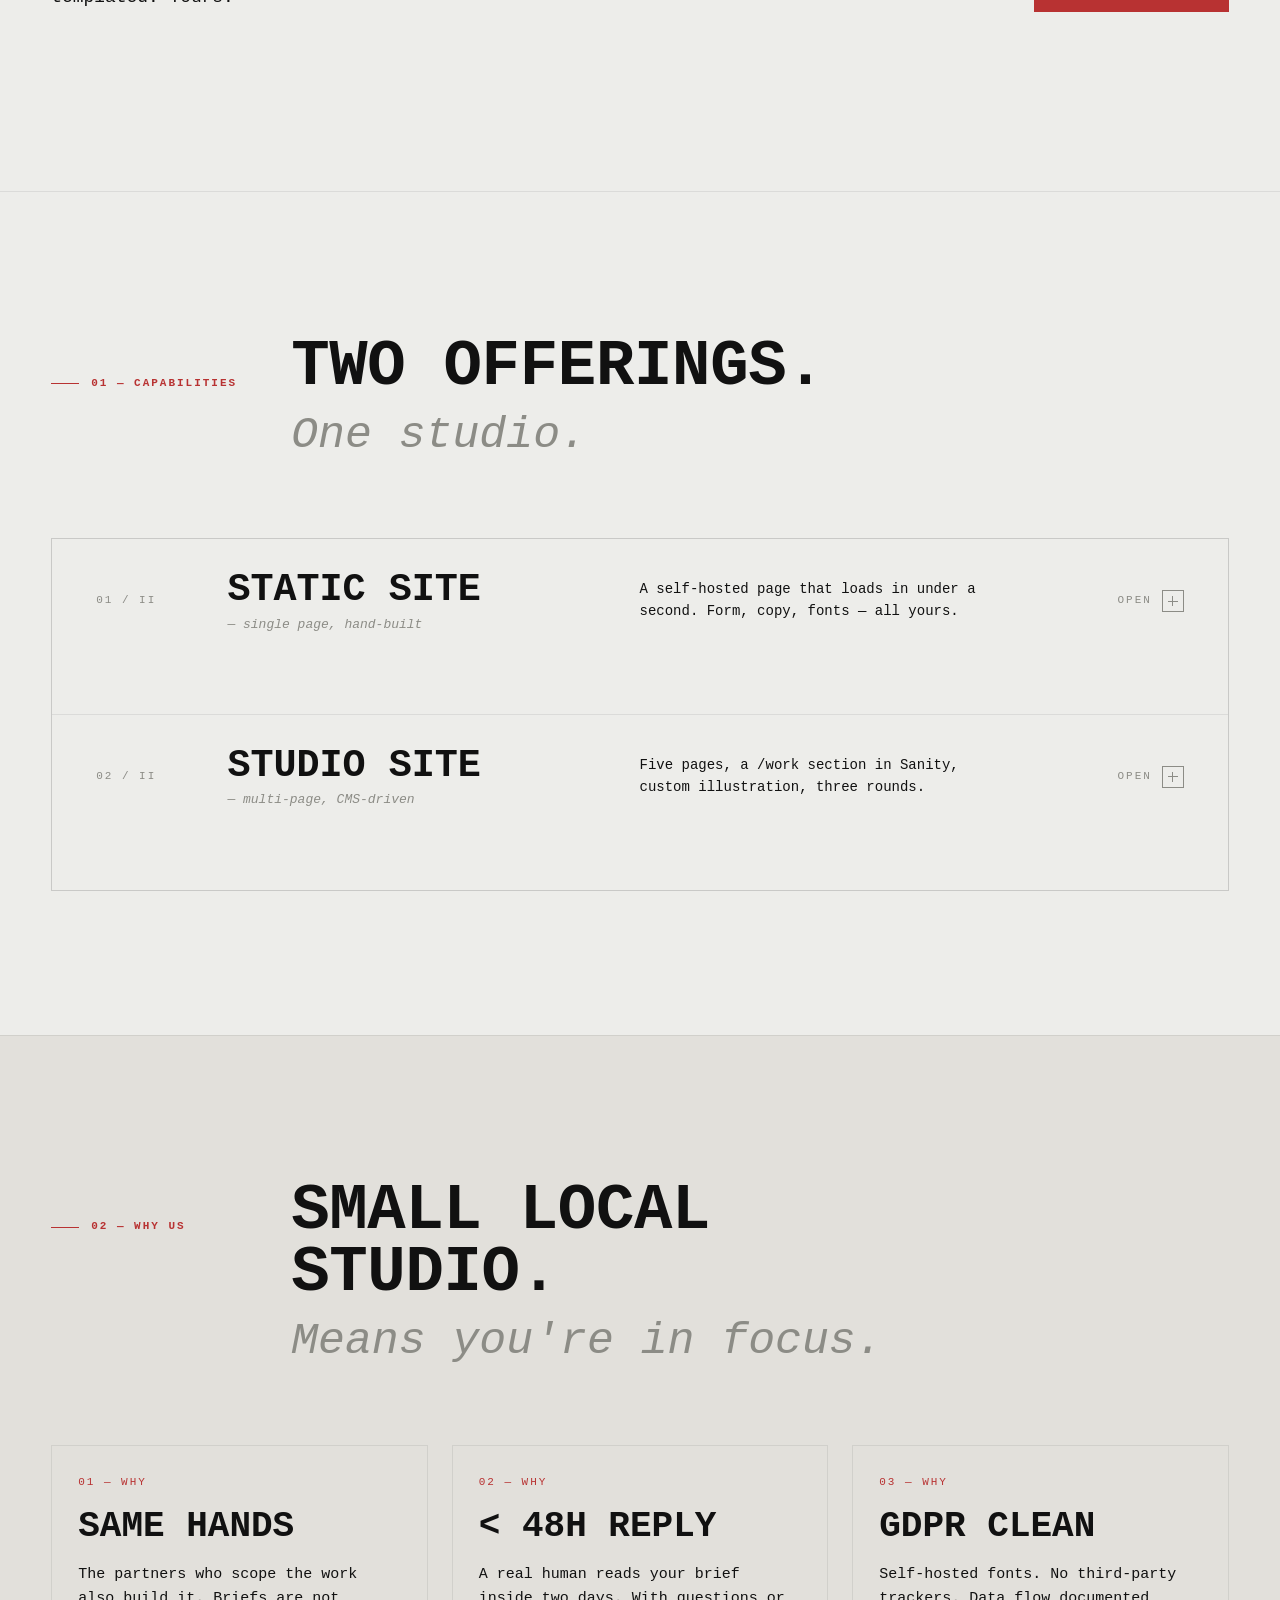
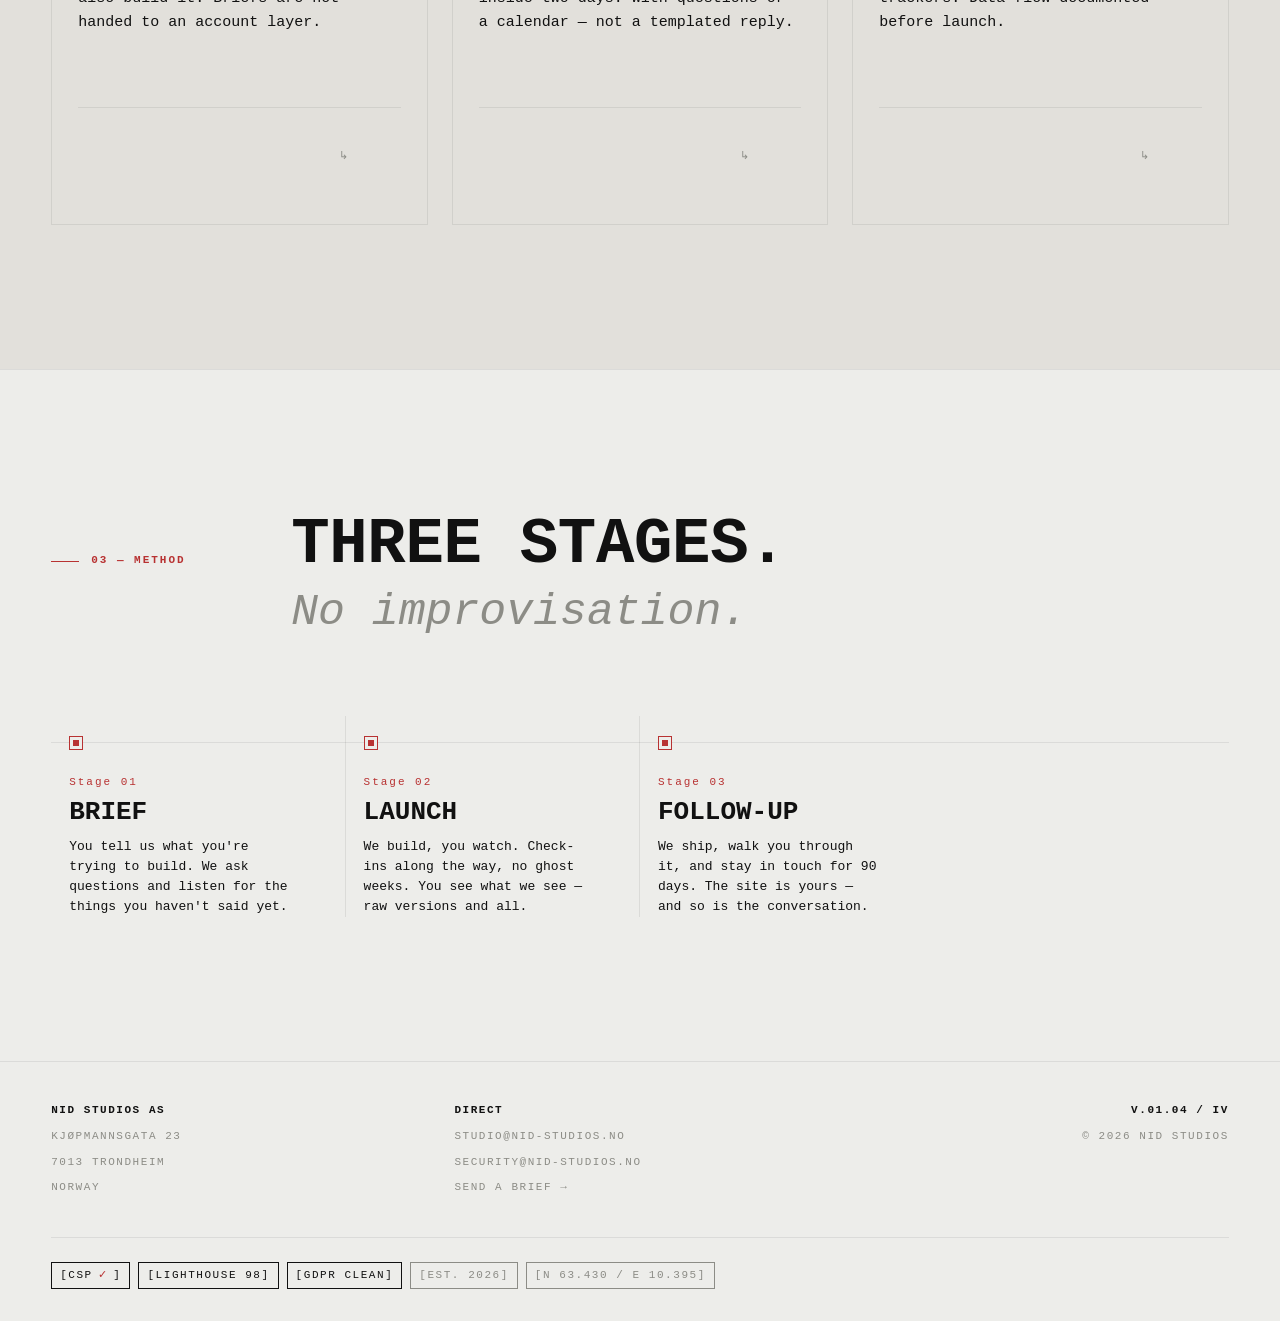
==== commit 7383560c: "make it rain" ====
--- a/index.html
+++ b/index.html
@@ -1,1369 +1,269 @@
 <!doctype html>
 <html lang="en">
 <head>
-<meta charset="utf-8">
-<meta name="viewport" content="width=device-width, initial-scale=1">
-<title>NID Studios — Trondheim. Precision technology consultancy.</title>
-<meta name="description" content="Boutique consultancy in Trondheim, Norway. Infrastructure, identity, and security — built with the same standards.">
-
-<link rel="preconnect" href="https://fonts.googleapis.com">
-<link rel="preconnect" href="https://fonts.gstatic.com" crossorigin>
-<link href="https://fonts.googleapis.com/css2?family=Barlow+Condensed:wght@300;500;600;700&family=IBM+Plex+Serif:ital,wght@0,300;0,400;0,500;1,400&family=IBM+Plex+Mono:wght@400;500&display=swap" rel="stylesheet">
-
-<style>
-:root {
-  /* Surfaces — warm off-black */
-  --ink-0: oklch(0.13 0.004 60);
-  --ink-1: oklch(0.16 0.005 60);
-  --ink-2: oklch(0.20 0.006 60);
-  --ink-3: oklch(0.26 0.007 60);
-  --ink-4: oklch(0.34 0.008 60);
-
-  /* Foreground */
-  --fg-0: oklch(0.96 0.005 80);
-  --fg-1: oklch(0.82 0.008 75);
-  --fg-2: oklch(0.62 0.010 70);
-  --fg-3: oklch(0.45 0.010 65);
-
-  /* Accent — amber, single source of truth */
-  --amber: oklch(0.80 0.155 78);
-  --amber-soft: oklch(0.80 0.155 78 / 0.12);
-  --amber-line: oklch(0.80 0.155 78 / 0.35);
-
-  --rule: oklch(1 0 0 / 0.07);
-  --rule-strong: oklch(1 0 0 / 0.14);
-
-  --f-display: "Barlow Condensed", "Oswald", sans-serif;
-  --f-body: "IBM Plex Serif", Georgia, serif;
-  --f-mono: "IBM Plex Mono", ui-monospace, monospace;
-
-  --gutter: clamp(20px, 4vw, 56px);
-  --maxw: 1360px;
-
-  --ease: cubic-bezier(.2,.7,.2,1);
-  --ease-out: cubic-bezier(.16,1,.3,1);
-}
-
-* { box-sizing: border-box; }
-html { scroll-behavior: smooth; }
-html, body { margin: 0; padding: 0; }
-body {
-  background: var(--ink-1);
-  color: var(--fg-1);
-  font-family: var(--f-body);
-  font-size: 17px;
-  line-height: 1.55;
-  -webkit-font-smoothing: antialiased;
-  text-rendering: optimizeLegibility;
-  overflow-x: hidden;
-}
-::selection { background: var(--amber); color: var(--ink-0); }
-
-a { color: inherit; text-decoration: none; }
-button { font: inherit; color: inherit; background: none; border: 0; cursor: pointer; }
-
-h1,h2,h3,h4 {
-  font-family: var(--f-display);
-  font-weight: 600;
-  letter-spacing: 0.005em;
-  margin: 0;
-  color: var(--fg-0);
-  text-wrap: balance;
-}
-.mono { font-family: var(--f-mono); font-size: 11.5px; letter-spacing: 0.14em; text-transform: uppercase; color: var(--fg-2); }
-.amber { color: var(--amber); }
-
-.shell {
-  max-width: var(--maxw);
-  margin: 0 auto;
-  padding: 0 var(--gutter);
-}
-
-/* ─────────────── NAV ─────────────── */
-.nav {
-  position: fixed; top: 0; left: 0; right: 0;
-  z-index: 50;
-  padding: 18px var(--gutter);
-  display: grid;
-  grid-template-columns: auto 1fr auto;
-  align-items: center;
-  gap: 32px;
-  background: linear-gradient(to bottom, var(--ink-1) 30%, transparent);
-  transition: background .3s var(--ease), border-color .3s var(--ease);
-  border-bottom: 1px solid transparent;
-}
-.nav.scrolled {
-  background: oklch(0.16 0.005 60 / 0.85);
-  backdrop-filter: blur(14px);
-  -webkit-backdrop-filter: blur(14px);
-  border-bottom-color: var(--rule);
-}
-.brand {
-  display: flex; align-items: center; gap: 12px;
-  font-family: var(--f-display);
-  font-weight: 700;
-  font-size: 18px;
-  letter-spacing: 0.18em;
-  color: var(--fg-0);
-  text-transform: uppercase;
-}
-.brand-mark {
-  width: 22px; height: 22px;
-  position: relative;
-  display: grid; place-items: center;
-}
-.brand-mark::before, .brand-mark::after {
-  content: ""; position: absolute; inset: 0;
-  border: 1px solid var(--amber);
-}
-.brand-mark::after { transform: rotate(45deg); inset: 4px; border-color: var(--fg-0); }
-
-.nav-links {
-  display: flex; gap: 28px;
-  font-family: var(--f-mono);
-  font-size: 11.5px;
-  letter-spacing: 0.16em;
-  text-transform: uppercase;
-  color: var(--fg-2);
-  justify-content: center;
-}
-.nav-links a {
-  position: relative;
-  padding: 6px 0;
-  transition: color .25s var(--ease);
-}
-.nav-links a:hover { color: var(--fg-0); }
-.nav-links a::before {
-  content: ""; position: absolute; left: 0; bottom: 0;
-  width: 0; height: 1px; background: var(--amber);
-  transition: width .35s var(--ease);
-}
-.nav-links a:hover::before { width: 100%; }
-
-.nav-cta {
-  font-family: var(--f-mono);
-  font-size: 11.5px;
-  letter-spacing: 0.16em;
-  text-transform: uppercase;
-  color: var(--fg-0);
-  display: flex; align-items: center; gap: 10px;
-}
-.nav-cta .dot {
-  width: 7px; height: 7px; border-radius: 50%;
-  background: var(--amber);
-  box-shadow: 0 0 12px var(--amber);
-  animation: pulse 2.4s ease-in-out infinite;
-}
-@keyframes pulse {
-  0%, 100% { opacity: 1; transform: scale(1); }
-  50% { opacity: .55; transform: scale(.7); }
-}
-
-@media (max-width: 760px) {
-  .nav-links { display: none; }
-  .nav { grid-template-columns: 1fr auto; }
-}
-
-/* ─────────────── HERO ─────────────── */
-.hero {
-  position: relative;
-  min-height: 100vh;
-  min-height: 100svh;
-  display: flex;
-  align-items: center;
-  padding: 120px 0 80px;
-  overflow: hidden;
-  isolation: isolate;
-}
-.hero-bg {
-  position: absolute; inset: 0; z-index: -1;
-  background:
-    radial-gradient(ellipse 80% 60% at 78% 18%, oklch(0.80 0.155 78 / 0.12), transparent 60%),
-    radial-gradient(ellipse 60% 80% at 10% 90%, oklch(0.30 0.04 70 / 0.40), transparent 60%),
-    var(--ink-1);
-}
-.hero-bg::before {
-  content: "";
-  position: absolute; inset: 0;
-  background-image: url("data:image/svg+xml;utf8,<svg xmlns='http://www.w3.org/2000/svg' width='180' height='180'><filter id='n'><feTurbulence type='fractalNoise' baseFrequency='0.9' numOctaves='2' stitchTiles='stitch'/><feColorMatrix values='0 0 0 0 1  0 0 0 0 1  0 0 0 0 1  0 0 0 0.45 0'/></filter><rect width='100%25' height='100%25' filter='url(%23n)' opacity='0.5'/></svg>");
-  opacity: 0.10;
-  mix-blend-mode: overlay;
-  pointer-events: none;
-}
-.hero-bg::after {
-  content: "";
-  position: absolute; inset: -20%;
-  background: conic-gradient(from 200deg at 70% 30%, transparent 0deg, oklch(0.80 0.155 78 / 0.06) 60deg, transparent 140deg);
-  animation: drift 22s linear infinite;
-  pointer-events: none;
-  filter: blur(40px);
-}
-@keyframes drift {
-  to { transform: rotate(360deg); }
-}
-
-/* hairline grid overlay */
-.hero-grid {
-  position: absolute; inset: 0; z-index: -1;
-  background-image:
-    linear-gradient(to right, var(--rule) 1px, transparent 1px),
-    linear-gradient(to bottom, var(--rule) 1px, transparent 1px);
-  background-size: 88px 88px;
-  background-position: -1px -1px;
-  mask-image: radial-gradient(ellipse 70% 80% at 50% 60%, black 30%, transparent 80%);
-  opacity: 0.6;
-}
-
-.hero-inner {
-  width: 100%;
-  display: grid;
-  grid-template-columns: 1fr;
-  gap: 56px;
-}
-
-.hero-meta {
-  display: flex;
-  justify-content: space-between;
-  align-items: center;
-  font-family: var(--f-mono);
-  font-size: 11.5px;
-  letter-spacing: 0.18em;
-  text-transform: uppercase;
-  color: var(--fg-2);
-}
-.hero-meta .crosshair {
-  display: inline-flex; align-items: center; gap: 10px;
-}
-.hero-meta .crosshair::before {
-  content: ""; width: 10px; height: 10px;
-  background:
-    linear-gradient(var(--amber), var(--amber)) center/100% 1px no-repeat,
-    linear-gradient(var(--amber), var(--amber)) center/1px 100% no-repeat;
-}
-
-.hero h1 {
-  font-size: clamp(64px, 12vw, 200px);
-  line-height: 0.86;
-  letter-spacing: -0.012em;
-  font-weight: 600;
-  text-transform: uppercase;
-  color: var(--fg-0);
-}
-.hero h1 .line { display: block; overflow: hidden; }
-.hero h1 .line span {
-  display: inline-block;
-  transform: translateY(110%);
-  animation: rise .9s var(--ease-out) forwards;
-}
-.hero h1 .line:nth-child(1) span { animation-delay: .15s; }
-.hero h1 .line:nth-child(2) span { animation-delay: .28s; }
-.hero h1 .line:nth-child(3) span { animation-delay: .41s; }
-@keyframes rise { to { transform: translateY(0); } }
-
-.hero h1 em {
-  font-style: normal;
-  color: var(--amber);
-  font-family: var(--f-body);
-  font-weight: 400;
-  font-style: italic;
-  font-size: 0.78em;
-  letter-spacing: -0.01em;
-  text-transform: none;
-}
-
-.hero-foot {
-  display: grid;
-  grid-template-columns: 1.4fr 1fr auto;
-  gap: 48px;
-  align-items: end;
-  padding-top: 32px;
-  border-top: 1px solid var(--rule);
-  opacity: 0;
-  animation: fadeUp .8s var(--ease-out) .8s forwards;
-}
-@keyframes fadeUp {
-  from { opacity: 0; transform: translateY(20px); }
-  to { opacity: 1; transform: translateY(0); }
-}
-
-.hero-tag {
-  font-size: 19px;
-  line-height: 1.5;
-  color: var(--fg-1);
-  max-width: 50ch;
-  font-weight: 300;
-}
-.hero-tag strong { color: var(--fg-0); font-weight: 500; }
-
-.hero-coords {
-  font-family: var(--f-mono);
-  font-size: 11px;
-  letter-spacing: 0.14em;
-  text-transform: uppercase;
-  color: var(--fg-3);
-  line-height: 1.9;
-}
-.hero-coords span { color: var(--fg-1); }
-
-.btn {
-  --bd: var(--amber);
-  position: relative;
-  display: inline-flex;
-  align-items: center;
-  gap: 18px;
-  padding: 18px 26px 18px 28px;
-  font-family: var(--f-mono);
-  font-size: 12px;
-  letter-spacing: 0.22em;
-  text-transform: uppercase;
-  color: var(--ink-0);
-  background: var(--amber);
-  border: 1px solid var(--bd);
-  overflow: hidden;
-  isolation: isolate;
-  transition: color .35s var(--ease), background .35s var(--ease);
-  cursor: pointer;
-}
-.btn::after {
-  content: ""; position: absolute; inset: 0; z-index: -1;
-  background: var(--ink-0);
-  transform: translateX(-101%);
-  transition: transform .45s var(--ease);
-}
-.btn:hover { color: var(--amber); background: transparent; }
-.btn:hover::after { transform: translateX(0); }
-.btn .arrow {
-  display: inline-block;
-  transition: transform .35s var(--ease);
-}
-.btn:hover .arrow { transform: translateX(4px); }
-
-.btn--ghost {
-  color: var(--fg-0);
-  background: transparent;
-  --bd: var(--rule-strong);
-}
-.btn--ghost::after { background: var(--amber); }
-.btn--ghost:hover { color: var(--ink-0); }
-
-@media (max-width: 820px) {
-  .hero-foot { grid-template-columns: 1fr; gap: 28px; }
-  .hero-coords { display: none; }
-}
-
-/* ─────────────── SECTION HEADERS ─────────────── */
-.section {
-  position: relative;
-  padding: clamp(80px, 12vw, 160px) 0;
-  border-top: 1px solid var(--rule);
-}
-.section-head {
-  display: grid;
-  grid-template-columns: 200px 1fr;
-  gap: 48px;
-  align-items: baseline;
-  margin-bottom: clamp(48px, 8vw, 96px);
-}
-.section-head .label {
-  font-family: var(--f-mono);
-  font-size: 11.5px;
-  letter-spacing: 0.18em;
-  text-transform: uppercase;
-  color: var(--amber);
-  display: flex; align-items: center; gap: 12px;
-}
-.section-head .label::before {
-  content: ""; width: 28px; height: 1px; background: var(--amber);
-}
-.section-head h2 {
-  font-size: clamp(36px, 5.4vw, 76px);
-  line-height: 0.96;
-  text-transform: uppercase;
-  letter-spacing: -0.005em;
-  font-weight: 600;
-  max-width: 18ch;
-}
-.section-head h2 i {
-  font-style: italic;
-  font-family: var(--f-body);
-  font-weight: 400;
-  font-size: 0.7em;
-  color: var(--fg-2);
-  text-transform: none;
-}
-@media (max-width: 760px) {
-  .section-head { grid-template-columns: 1fr; gap: 16px; }
-}
-
-/* ─────────────── SERVICES (precision instrument case) ─────────────── */
-.services {
-  background: var(--ink-0);
-}
-.case {
-  border: 1px solid var(--rule-strong);
-  background:
-    linear-gradient(180deg, oklch(0.18 0.005 60), oklch(0.15 0.005 60));
-  position: relative;
-}
-.case::before, .case::after {
-  /* hinge marks at top corners */
-  content: "";
-  position: absolute;
-  top: -1px;
-  width: 40px; height: 8px;
-  background: var(--amber);
-}
-.case::before { left: 24px; }
-.case::after  { right: 24px; }
-
-.drawer {
-  display: grid;
-  grid-template-columns: 80px 1fr 1fr 60px;
-  gap: clamp(20px, 4vw, 56px);
-  align-items: center;
-  padding: 36px clamp(24px, 4vw, 48px);
-  border-top: 1px solid var(--rule);
-  position: relative;
-  cursor: pointer;
-  transition: background .5s var(--ease), padding .5s var(--ease);
-  overflow: hidden;
-}
-.drawer:first-child { border-top: 0; }
-.drawer::before {
-  /* sliding amber rule on the left */
-  content: "";
-  position: absolute;
-  left: 0; top: 0; bottom: 0;
-  width: 2px;
-  background: var(--amber);
-  transform: scaleY(0);
-  transform-origin: top;
-  transition: transform .5s var(--ease);
-}
-.drawer:hover, .drawer.open { background: oklch(0.20 0.006 60); }
-.drawer:hover::before, .drawer.open::before { transform: scaleY(1); }
-
-.drawer-num {
-  font-family: var(--f-mono);
-  font-size: 12px;
-  letter-spacing: 0.18em;
-  color: var(--fg-3);
-  transition: color .4s var(--ease);
-}
-.drawer:hover .drawer-num, .drawer.open .drawer-num { color: var(--amber); }
-
-.drawer-name {
-  font-family: var(--f-display);
-  font-size: clamp(28px, 3.4vw, 46px);
-  font-weight: 500;
-  line-height: 1.0;
-  letter-spacing: 0.01em;
-  text-transform: uppercase;
-  color: var(--fg-0);
-  display: flex;
-  align-items: center;
-  gap: 18px;
-}
-.drawer-name .sub {
-  font-family: var(--f-body);
-  font-style: italic;
-  font-weight: 400;
-  font-size: 0.42em;
-  color: var(--fg-2);
-  text-transform: none;
-  letter-spacing: 0;
-}
-
-.drawer-mark {
-  width: 56px; height: 56px;
-  position: relative;
-  flex-shrink: 0;
-  color: var(--fg-2);
-  transition: color .5s var(--ease), transform .6s var(--ease);
-}
-.drawer:hover .drawer-mark, .drawer.open .drawer-mark { color: var(--amber); transform: rotate(45deg); }
-
-.drawer-copy {
-  font-size: 15.5px;
-  line-height: 1.55;
-  color: var(--fg-1);
-  max-width: 44ch;
-  font-weight: 300;
-}
-
-.drawer-pull {
-  justify-self: end;
-  display: flex;
-  align-items: center;
-  gap: 10px;
-  font-family: var(--f-mono);
-  font-size: 11px;
-  letter-spacing: 0.18em;
-  text-transform: uppercase;
-  color: var(--fg-3);
-  transition: color .4s var(--ease);
-}
-.drawer:hover .drawer-pull, .drawer.open .drawer-pull { color: var(--amber); }
-.drawer-pull .pull-icon {
-  width: 22px; height: 22px;
-  border: 1px solid currentColor;
-  display: grid; place-items: center;
-  position: relative;
-  transition: transform .5s var(--ease);
-}
-.drawer-pull .pull-icon::before, .drawer-pull .pull-icon::after {
-  content: "";
-  position: absolute;
-  background: currentColor;
-}
-.drawer-pull .pull-icon::before { width: 10px; height: 1px; }
-.drawer-pull .pull-icon::after { width: 1px; height: 10px; transition: transform .4s var(--ease); }
-.drawer.open .pull-icon::after { transform: scaleY(0); }
-.drawer.open .pull-icon { transform: rotate(180deg); }
-
-.drawer-detail {
-  grid-column: 1 / -1;
-  display: grid;
-  grid-template-rows: 0fr;
-  transition: grid-template-rows .55s var(--ease), margin-top .55s var(--ease);
-  margin-top: 0;
-}
-.drawer-detail-inner {
-  overflow: hidden;
-  display: grid;
-  grid-template-columns: 80px 1fr 1fr 60px;
-  gap: clamp(20px, 4vw, 56px);
-}
-.drawer.open .drawer-detail {
-  grid-template-rows: 1fr;
-  margin-top: 32px;
-}
-.drawer-detail-body {
-  grid-column: 2 / 4;
-  padding-bottom: 12px;
-  display: grid;
-  grid-template-columns: 1fr 1fr;
-  gap: 32px 56px;
-  opacity: 0;
-  transform: translateY(8px);
-  transition: opacity .4s var(--ease) .15s, transform .4s var(--ease) .15s;
-}
-.drawer.open .drawer-detail-body { opacity: 1; transform: translateY(0); }
-
-.spec h4 {
-  font-family: var(--f-mono);
-  font-size: 11px;
-  letter-spacing: 0.18em;
-  text-transform: uppercase;
-  color: var(--amber);
-  margin-bottom: 12px;
-  font-weight: 500;
-}
-.spec ul { list-style: none; padding: 0; margin: 0; }
-.spec li {
-  padding: 8px 0;
-  font-size: 14px;
-  color: var(--fg-1);
-  border-bottom: 1px dashed var(--rule);
-  display: flex;
-  justify-content: space-between;
-  gap: 16px;
-}
-.spec li:last-child { border-bottom: 0; }
-.spec li .v { color: var(--fg-3); font-family: var(--f-mono); font-size: 11px; letter-spacing: 0.1em; text-transform: uppercase; }
-
-@media (max-width: 900px) {
-  .drawer { grid-template-columns: 50px 1fr 40px; }
-  .drawer-copy { display: none; }
-  .drawer-name { font-size: 26px; }
-  .drawer-detail-inner { grid-template-columns: 50px 1fr 40px; }
-  .drawer-detail-body { grid-column: 2 / 3; grid-template-columns: 1fr; }
-}
-
-/* ─────────────── WHY US ─────────────── */
-.why {
-  background: var(--ink-1);
-}
-.why-grid {
-  display: grid;
-  grid-template-columns: repeat(4, 1fr);
-  border-top: 1px solid var(--rule-strong);
-  border-left: 1px solid var(--rule-strong);
-}
-.why-cell {
-  padding: 44px 36px 40px;
-  border-right: 1px solid var(--rule-strong);
-  border-bottom: 1px solid var(--rule-strong);
-  display: flex;
-  flex-direction: column;
-  justify-content: space-between;
-  min-height: 320px;
-  position: relative;
-  transition: background .4s var(--ease);
-}
-.why-cell:hover { background: var(--ink-2); }
-.why-cell .num {
-  font-family: var(--f-display);
-  font-weight: 600;
-  font-size: clamp(56px, 7vw, 96px);
-  line-height: 0.9;
-  color: var(--fg-0);
-  letter-spacing: -0.01em;
-  display: flex;
-  align-items: baseline;
-  gap: 6px;
-}
-.why-cell .num .unit {
-  font-size: 0.32em;
-  color: var(--amber);
-  font-family: var(--f-mono);
-  font-weight: 500;
-  letter-spacing: 0.1em;
-}
-.why-cell .name {
-  font-family: var(--f-mono);
-  font-size: 11.5px;
-  letter-spacing: 0.18em;
-  text-transform: uppercase;
-  color: var(--fg-2);
-  margin-bottom: 18px;
-}
-.why-cell .desc {
-  font-size: 14.5px;
-  color: var(--fg-2);
-  margin-top: 24px;
-  font-weight: 300;
-  line-height: 1.5;
-  max-width: 26ch;
-}
-
-@media (max-width: 1000px) { .why-grid { grid-template-columns: repeat(2, 1fr); } }
-@media (max-width: 560px) { .why-grid { grid-template-columns: 1fr; } .why-cell { min-height: 220px; } }
-
-/* ─────────────── PROCESS ─────────────── */
-.process {
-  background: var(--ink-0);
-  overflow: hidden;
-}
-.process-track {
-  display: grid;
-  grid-template-columns: repeat(4, 1fr);
-  position: relative;
-}
-.process-track::before {
-  content: "";
-  position: absolute;
-  top: 36px;
-  left: 0; right: 0;
-  height: 1px;
-  background: var(--rule);
-}
-.process-track::after {
-  content: "";
-  position: absolute;
-  top: 36px;
-  left: 0;
-  height: 1px;
-  background: var(--amber);
-  width: 0;
-  box-shadow: 0 0 12px var(--amber);
-}
-.process.in-view .process-track::after {
-  animation: drawline 1.6s var(--ease-out) .3s forwards;
-}
-@keyframes drawline { to { width: 100%; } }
-
-.step {
-  padding: 0 24px;
-  position: relative;
-}
-.step:not(:last-child) { border-right: 1px solid var(--rule); }
-.step .node {
-  width: 14px; height: 14px;
-  background: var(--ink-0);
-  border: 1px solid var(--amber);
-  position: relative;
-  margin: 30px 0 32px;
-  transition: background .4s var(--ease);
-}
-.step .node::before {
-  content: "";
-  position: absolute;
-  inset: 3px;
-  background: var(--amber);
-  transform: scale(0);
-  transition: transform .4s var(--ease);
-}
-.process.in-view .step:nth-child(1) .node::before { transform: scale(1); transition-delay: .3s; }
-.process.in-view .step:nth-child(2) .node::before { transform: scale(1); transition-delay: .7s; }
-.process.in-view .step:nth-child(3) .node::before { transform: scale(1); transition-delay: 1.1s; }
-.process.in-view .step:nth-child(4) .node::before { transform: scale(1); transition-delay: 1.5s; }
-
-.step .num {
-  font-family: var(--f-mono);
-  font-size: 11.5px;
-  letter-spacing: 0.18em;
-  color: var(--amber);
-  margin-bottom: 8px;
-}
-.step h3 {
-  font-family: var(--f-display);
-  font-size: clamp(28px, 3vw, 38px);
-  font-weight: 600;
-  line-height: 1;
-  letter-spacing: 0.01em;
-  text-transform: uppercase;
-  color: var(--fg-0);
-  margin-bottom: 14px;
-}
-.step p {
-  font-size: 14.5px;
-  color: var(--fg-2);
-  font-weight: 300;
-  line-height: 1.55;
-  max-width: 28ch;
-  margin: 0;
-}
-.step .duration {
-  margin-top: 24px;
-  font-family: var(--f-mono);
-  font-size: 11px;
-  letter-spacing: 0.16em;
-  text-transform: uppercase;
-  color: var(--fg-3);
-}
-
-@media (max-width: 900px) {
-  .process-track { grid-template-columns: 1fr; }
-  .process-track::before, .process-track::after { display: none; }
-  .step { padding: 28px 0; border-right: 0 !important; border-top: 1px solid var(--rule); }
-  .step:first-child { border-top: 0; }
-  .step .node { margin: 0 0 16px; }
-}
-
-/* ─────────────── CONTACT ─────────────── */
-.contact {
-  background: var(--ink-1);
-  position: relative;
-  overflow: hidden;
-}
-.contact::before {
-  content: "";
-  position: absolute;
-  inset: 0;
-  background:
-    radial-gradient(ellipse 50% 60% at 90% 10%, oklch(0.80 0.155 78 / 0.08), transparent 60%);
-  pointer-events: none;
-}
-.contact-inner {
-  display: grid;
-  grid-template-columns: 1.3fr 1fr;
-  gap: 96px;
-  align-items: start;
-  position: relative;
-}
-.contact h2 {
-  font-size: clamp(48px, 8vw, 132px);
-  line-height: 0.92;
-  text-transform: uppercase;
-  letter-spacing: -0.012em;
-  font-weight: 600;
-  color: var(--fg-0);
-  margin-bottom: 32px;
-}
-.contact h2 em {
-  font-style: italic;
-  font-family: var(--f-body);
-  font-weight: 400;
-  font-size: 0.78em;
-  color: var(--amber);
-  text-transform: none;
-  letter-spacing: -0.005em;
-}
-.contact-lede {
-  font-size: 18px;
-  color: var(--fg-1);
-  max-width: 44ch;
-  line-height: 1.55;
-  font-weight: 300;
-  margin-bottom: 48px;
-}
-
-.form { display: grid; gap: 0; }
-.field {
-  display: grid;
-  grid-template-columns: 140px 1fr;
-  align-items: center;
-  border-bottom: 1px solid var(--rule);
-  padding: 18px 0;
-  gap: 16px;
-}
-.field label {
-  font-family: var(--f-mono);
-  font-size: 11px;
-  letter-spacing: 0.18em;
-  text-transform: uppercase;
-  color: var(--fg-3);
-}
-.field input, .field textarea, .field select {
-  width: 100%;
-  background: transparent;
-  border: 0;
-  color: var(--fg-0);
-  font-family: var(--f-body);
-  font-size: 16px;
-  padding: 4px 0;
-  outline: none;
-  font-weight: 400;
-}
-.field textarea { resize: vertical; min-height: 28px; line-height: 1.5; padding-top: 4px; font-family: var(--f-body); }
-.field input::placeholder, .field textarea::placeholder { color: var(--fg-3); }
-.field select option { background: var(--ink-1); color: var(--fg-0); }
-
-.form-foot {
-  display: flex;
-  justify-content: space-between;
-  align-items: center;
-  margin-top: 32px;
-  gap: 16px;
-  flex-wrap: wrap;
-}
-.form-foot .note {
-  font-family: var(--f-mono);
-  font-size: 10.5px;
-  letter-spacing: 0.16em;
-  text-transform: uppercase;
-  color: var(--fg-3);
-}
-
-.contact-side {
-  border-left: 1px solid var(--rule);
-  padding-left: 56px;
-}
-.contact-block {
-  margin-bottom: 40px;
-}
-.contact-block h4 {
-  font-family: var(--f-mono);
-  font-size: 11px;
-  letter-spacing: 0.18em;
-  text-transform: uppercase;
-  color: var(--amber);
-  margin-bottom: 12px;
-  font-weight: 500;
-}
-.contact-block p, .contact-block a {
-  font-size: 16px;
-  color: var(--fg-0);
-  line-height: 1.55;
-  font-family: var(--f-body);
-  display: block;
-}
-.contact-block .small { color: var(--fg-2); font-size: 14px; }
-
-.contact-block a {
-  position: relative;
-  width: fit-content;
-}
-.contact-block a::after {
-  content: "";
-  position: absolute;
-  left: 0; bottom: -2px;
-  width: 100%; height: 1px;
-  background: var(--amber);
-  transform: scaleX(0);
-  transform-origin: left;
-  transition: transform .4s var(--ease);
-}
-.contact-block a:hover::after { transform: scaleX(1); }
-
-@media (max-width: 900px) {
-  .contact-inner { grid-template-columns: 1fr; gap: 56px; }
-  .contact-side { border-left: 0; padding-left: 0; border-top: 1px solid var(--rule); padding-top: 40px; }
-  .field { grid-template-columns: 1fr; gap: 6px; padding: 14px 0; }
-  .field label { font-size: 10px; }
-}
-
-/* ─────────────── FOOTER ─────────────── */
-.foot {
-  border-top: 1px solid var(--rule);
-  padding: 28px var(--gutter);
-  display: flex;
-  justify-content: space-between;
-  align-items: center;
-  gap: 16px;
-  flex-wrap: wrap;
-  font-family: var(--f-mono);
-  font-size: 11px;
-  letter-spacing: 0.18em;
-  text-transform: uppercase;
-  color: var(--fg-3);
-}
-.foot .l { color: var(--fg-2); }
-
-/* ─────────────── REVEAL ─────────────── */
-.reveal {
-  opacity: 0;
-  transform: translateY(28px);
-  transition: opacity .9s var(--ease-out), transform .9s var(--ease-out);
-}
-.reveal.in-view { opacity: 1; transform: translateY(0); }
-.reveal[data-d="1"] { transition-delay: .08s; }
-.reveal[data-d="2"] { transition-delay: .16s; }
-.reveal[data-d="3"] { transition-delay: .24s; }
-.reveal[data-d="4"] { transition-delay: .32s; }
-.reveal[data-d="5"] { transition-delay: .40s; }
-.reveal[data-d="6"] { transition-delay: .48s; }
-
-@media (prefers-reduced-motion: reduce) {
-  *, *::before, *::after { animation-duration: .01ms !important; transition-duration: .01ms !important; animation-iteration-count: 1 !important; }
-  .reveal { opacity: 1; transform: none; }
-  html { scroll-behavior: auto; }
-}
-</style>
+  <meta charset="utf-8">
+  <meta name="viewport" content="width=device-width, initial-scale=1">
+  <title>NID Studios — Secure, simple, you.</title>
+  <meta name="description" content="A web studio from Trondheim. We build fast, secure websites for people who care about how they show up online. No templates. No shortcuts.">
+
+  <meta property="og:type"        content="website">
+  <meta property="og:url"         content="https://nid-studios.no/">
+  <meta property="og:title"       content="NID Studios — Secure, simple, you.">
+  <meta property="og:description" content="A web studio from Trondheim. We build fast, secure websites for people who care about how they show up online.">
+  <meta property="og:image"       content="https://nid-studios.no/assets/og-image.png">
+  <meta name="twitter:card"       content="summary_large_image">
+  <meta name="twitter:title"      content="NID Studios — Secure, simple, you.">
+  <meta name="twitter:description" content="A web studio from Trondheim. We build fast, secure, personal websites.">
+  <meta name="twitter:image"      content="https://nid-studios.no/assets/og-image.png">
+
+  <script type="application/ld+json">
+  {
+    "@context": "https://schema.org",
+    "@type": "Organization",
+    "name": "NID Studios",
+    "url": "https://nid-studios.no",
+    "email": "studio@nid-studios.no",
+    "address": {
+      "@type": "PostalAddress",
+      "streetAddress": "Kjøpmannsgata 23",
+      "addressLocality": "Trondheim",
+      "postalCode": "7013",
+      "addressCountry": "NO"
+    }
+  }
+  </script>
+
+  <link rel="icon" type="image/svg+xml" href="/assets/favicon.svg">
+  <link rel="stylesheet" href="/style.css">
 </head>
 <body>
 
-<!-- NAV -->
-<nav class="nav" id="nav">
-  <a class="brand" href="#top">
+<nav class="nav" id="nav" aria-label="Main navigation">
+  <a class="brand" href="/">
     <span class="brand-mark" aria-hidden="true"></span>
-    NID Studios
+    <span class="wm">NID Studios</span>
   </a>
-  <div class="nav-links">
-    <a href="#services">01 — Services</a>
-    <a href="#why">02 — Why Us</a>
-    <a href="#process">03 — Process</a>
-    <a href="#contact">04 — Contact</a>
-  </div>
-  <div class="nav-cta">
-    <span class="dot"></span>
-    Trondheim · Booking Q3 — 2026
-  </div>
+  <ul class="nav-links" role="list">
+    <li><a href="/"              aria-current="page">Home</a></li>
+    <li><a href="/about.html"   >About</a></li>
+    <li><a href="/services.html">Services</a></li>
+    <li><a href="/work.html"    >Work</a></li>
+    <li><a href="/contact.html" >Contact</a></li>
+  </ul>
+  <div class="nav-cta" id="clock" aria-label="Current time in Trondheim"></div>
 </nav>
 
-<!-- HERO -->
-<header class="hero" id="top">
-  <div class="hero-bg" aria-hidden="true"></div>
-  <div class="hero-grid" aria-hidden="true"></div>
-  <div class="shell hero-inner">
-
-    <div class="hero-meta">
-      <span class="crosshair">N 63.430 / E 10.395 — Trondheim</span>
-      <span>Est. 2017 · Independent</span>
-      <span>Issue 09 / IV</span>
-    </div>
-
-    <h1>
-      <span class="line"><span>Infrastructure,</span></span>
-      <span class="line"><span>identity, &amp;</span></span>
-      <span class="line"><span>integrity<em>—built to spec.</em></span></span>
-    </h1>
-
-    <div class="hero-foot">
-      <p class="hero-tag">
-        A boutique consultancy based in <strong>Trondheim</strong>, working with companies across Trøndelag that refuse to choose between <strong>how a system runs</strong> and <strong>how it looks</strong>. We design, deploy, and defend — under one roof, to one standard.
-      </p>
-      <div class="hero-coords">
-        Studio · <span>Trondheim, NO</span><br>
-        Hours · <span>Mon–Fri / 08—16 CET</span><br>
-        Status · <span>Local briefs first</span>
-      </div>
-      <a class="btn" href="#contact">
-        Start a brief <span class="arrow">→</span>
-      </a>
-    </div>
-  </div>
-</header>
-
-<!-- SERVICES -->
-<section class="section services" id="services">
-  <div class="shell">
-    <div class="section-head reveal">
-      <div class="label">01 — Capabilities</div>
-      <h2>Four disciplines.<br><i>One studio.</i></h2>
-    </div>
-
-    <div class="case reveal" data-d="1">
-
-      <!-- 01 IT -->
-      <div class="drawer" data-drawer>
-        <div class="drawer-num">01 / IV</div>
-        <div class="drawer-name">
-          IT Infrastructure
-          <span class="sub">— architecture &amp; deployment</span>
-        </div>
-        <div class="drawer-copy">
-          Networks, servers, and cloud built for companies that can't afford downtime or guesswork. Designed once, documented for life.
-        </div>
-        <div class="drawer-pull">
-          <span>Open</span>
-          <span class="pull-icon" aria-hidden="true"></span>
-        </div>
-        <div class="drawer-detail">
-          <div class="drawer-detail-inner">
-            <div></div>
-            <div class="drawer-detail-body">
-              <div class="spec">
-                <h4>Scope</h4>
-                <ul>
-                  <li>Network architecture <span class="v">L2 / L3</span></li>
-                  <li>On-prem &amp; hybrid cloud <span class="v">AWS · Hetzner</span></li>
-                  <li>Identity &amp; access <span class="v">SSO · MFA</span></li>
-                  <li>Backup &amp; disaster recovery <span class="v">3-2-1</span></li>
-                </ul>
+<main>
+
+  <!-- HERO ────────────────────────────────────────────────── -->
+  <header class="hero" id="top">
+    <div class="hero-grid" aria-hidden="true"></div>
+    <div class="workboard" aria-hidden="true"></div>
+    <div class="shell hero-inner">
+      <div class="hero-meta">
+        <span class="cross">N&nbsp;63.430 / E&nbsp;10.395 — Trondheim</span>
+        <span>Est.&nbsp;2026 · Independent</span>
+      </div>
+      <h1>
+        <span class="line"><span>Secure,</span></span>
+        <span class="line"><span>simple,</span></span>
+        <span class="line"><span><em>you.</em></span></span>
+      </h1>
+      <div class="hero-foot">
+        <p class="hero-tag">
+          A web studio from <b>Trondheim</b>. We build fast, secure websites for people who care about <b>how they show up online</b>. No templates. No shortcuts.
+        </p>
+        <a href="/contact.html" class="btn">Send a brief <span class="arr">→</span></a>
+      </div>
+    </div>
+  </header>
+
+  <!-- MAKE WEB BEAUTIFUL ──────────────────────────────────── -->
+  <section class="mwb section" aria-labelledby="mwb-heading">
+    <div class="shell">
+      <p class="mwb-meta">Manifesto</p>
+      <h2 id="mwb-heading" class="reveal">
+        Make web <em>beautiful.</em>
+      </h2>
+      <div class="mwb-foot reveal" data-d="1">
+        <p class="mwb-body">
+          Cheap, fast websites should still be <b>gorgeous, personal, and purposeful</b>. Not mass-produced. Not templated. Yours.
+        </p>
+        <a href="/contact.html" class="btn">Start a brief <span class="arr">→</span></a>
+      </div>
+    </div>
+  </section>
+
+  <!-- SERVICES ────────────────────────────────────────────── -->
+  <section class="section" id="services" aria-labelledby="services-heading">
+    <div class="shell">
+      <div class="reveal">
+        <div class="section-head">
+          <p class="label">01 — Capabilities</p>
+          <h2 id="services-heading">Two offerings.<br><span class="it">One studio.</span></h2>
+        </div>
+      </div>
+
+      <div class="case reveal" data-d="1">
+
+        <div class="drawer" role="group" aria-labelledby="drawer-name-1">
+          <div class="drawer-num">01 / II</div>
+          <div class="drawer-name" id="drawer-name-1">
+            Static Site
+            <span class="sub">— single page, hand-built</span>
+          </div>
+          <div class="drawer-copy">A self-hosted page that loads in under a second. Form, copy, fonts — all yours.</div>
+          <button class="drawer-pull" aria-expanded="false" aria-controls="drawer-detail-1" type="button">
+            <span class="pull-label">Open</span>
+            <span class="pull" aria-hidden="true"></span>
+          </button>
+          <div class="drawer-detail" id="drawer-detail-1">
+            <div class="drawer-detail-inner">
+              <div></div>
+              <div class="drawer-detail-body">
+                <div class="spec">
+                  <p class="prose">A single, hand-built page — your name, your work, your contact form. Nothing borrowed, nothing generic. One page that does exactly what it needs to.</p>
+                  <h4>What you leave with</h4>
+                  <ul>
+                    <li><span>A live page on your domain</span></li>
+                    <li><span>Contact form straight to your inbox</span><span class="v">no backend</span></li>
+                    <li><span>Fast to load</span><span class="v">every time</span></li>
+                    <li><span>Full source code</span><span class="v">yours, no lock-in</span></li>
+                  </ul>
+                </div>
               </div>
-              <div class="spec">
-                <h4>Deliverables</h4>
-                <ul>
-                  <li>Topology diagrams <span class="v">PDF · DWG</span></li>
-                  <li>Configuration as code <span class="v">Ansible</span></li>
-                  <li>Runbooks &amp; SLAs <span class="v">Markdown</span></li>
-                  <li>12-month support <span class="v">Optional</span></li>
-                </ul>
+              <div></div>
+            </div>
+          </div>
+        </div>
+
+        <div class="drawer" role="group" aria-labelledby="drawer-name-2">
+          <div class="drawer-num">02 / II</div>
+          <div class="drawer-name" id="drawer-name-2">
+            Studio Site
+            <span class="sub">— multi-page, CMS-driven</span>
+          </div>
+          <div class="drawer-copy">Five pages, a /work section in Sanity, custom illustration, three rounds.</div>
+          <button class="drawer-pull" aria-expanded="false" aria-controls="drawer-detail-2" type="button">
+            <span class="pull-label">Open</span>
+            <span class="pull" aria-hidden="true"></span>
+          </button>
+          <div class="drawer-detail" id="drawer-detail-2">
+            <div class="drawer-detail-inner">
+              <div></div>
+              <div class="drawer-detail-body">
+                <div class="spec">
+                  <p class="prose">Five pages built as a set — home, about, work, services, contact. A /work section you can update yourself, no developer needed. Custom illustration for every page. We built one for Kim Søren Larsen (kslart.no): a portfolio where clients browse works and get in contact to buy.</p>
+                  <h4>What you leave with</h4>
+                  <ul>
+                    <li><span>Five pages, designed as one</span></li>
+                    <li><span>A content editor for /work</span><span class="v">add projects yourself</span></li>
+                    <li><span>Illustration set for your brand</span><span class="v">every page</span></li>
+                    <li><span>Walkthrough + 90-day check-in</span><span class="v">after launch</span></li>
+                  </ul>
+                </div>
               </div>
+              <div></div>
             </div>
-            <div></div>
-          </div>
-        </div>
-      </div>
-
-      <!-- 02 Graphic Design -->
-      <div class="drawer" data-drawer>
-        <div class="drawer-num">02 / IV</div>
-        <div class="drawer-name">
-          Graphic Design
-          <span class="sub">— visual communication</span>
-        </div>
-        <div class="drawer-copy">
-          Editorial sensibility applied to commercial work. Print, screen, and signage that earns a second look — and a third.
-        </div>
-        <div class="drawer-pull">
-          <span>Open</span>
-          <span class="pull-icon" aria-hidden="true"></span>
-        </div>
-        <div class="drawer-detail">
-          <div class="drawer-detail-inner">
-            <div></div>
-            <div class="drawer-detail-body">
-              <div class="spec">
-                <h4>Scope</h4>
-                <ul>
-                  <li>Editorial &amp; print <span class="v">Books · Reports</span></li>
-                  <li>Digital &amp; UI <span class="v">Web · Product</span></li>
-                  <li>Wayfinding &amp; signage <span class="v">Spatial</span></li>
-                  <li>Motion &amp; type <span class="v">Custom</span></li>
-                </ul>
-              </div>
-              <div class="spec">
-                <h4>Deliverables</h4>
-                <ul>
-                  <li>Concept &amp; route choices <span class="v">3 dirs.</span></li>
-                  <li>Final master files <span class="v">Adobe · Figma</span></li>
-                  <li>Production-ready exports <span class="v">CMYK · sRGB</span></li>
-                  <li>Asset library <span class="v">Versioned</span></li>
-                </ul>
-              </div>
-            </div>
-            <div></div>
-          </div>
-        </div>
-      </div>
-
-      <!-- 03 Identity -->
-      <div class="drawer" data-drawer>
-        <div class="drawer-num">03 / IV</div>
-        <div class="drawer-name">
-          Corporate Identity
-          <span class="sub">— full brand systems</span>
-        </div>
-        <div class="drawer-copy">
-          Marks, type systems, and guidelines built like architecture: durable, opinionated, and ready to scale across every surface a company touches.
-        </div>
-        <div class="drawer-pull">
-          <span>Open</span>
-          <span class="pull-icon" aria-hidden="true"></span>
-        </div>
-        <div class="drawer-detail">
-          <div class="drawer-detail-inner">
-            <div></div>
-            <div class="drawer-detail-body">
-              <div class="spec">
-                <h4>Scope</h4>
-                <ul>
-                  <li>Naming &amp; verbal identity <span class="v">Strategy</span></li>
-                  <li>Logo &amp; mark systems <span class="v">Modular</span></li>
-                  <li>Type, color, grid <span class="v">Tokens</span></li>
-                  <li>Stationery &amp; templates <span class="v">Office · Web</span></li>
-                </ul>
-              </div>
-              <div class="spec">
-                <h4>Deliverables</h4>
-                <ul>
-                  <li>Brand book <span class="v">100+ pp.</span></li>
-                  <li>Asset kit <span class="v">SVG · OTF</span></li>
-                  <li>Web style tokens <span class="v">CSS · JSON</span></li>
-                  <li>Rollout playbook <span class="v">12 mo.</span></li>
-                </ul>
-              </div>
-            </div>
-            <div></div>
-          </div>
-        </div>
-      </div>
-
-      <!-- 04 Cybersecurity -->
-      <div class="drawer" data-drawer>
-        <div class="drawer-num">04 / IV</div>
-        <div class="drawer-name">
-          Penetration Testing
-          <span class="sub">— offensive security</span>
-        </div>
-        <div class="drawer-copy">
-          We attack systems the way attackers actually do — methodically, patiently, and on the record. Findings come with fixes, not jargon.
-        </div>
-        <div class="drawer-pull">
-          <span>Open</span>
-          <span class="pull-icon" aria-hidden="true"></span>
-        </div>
-        <div class="drawer-detail">
-          <div class="drawer-detail-inner">
-            <div></div>
-            <div class="drawer-detail-body">
-              <div class="spec">
-                <h4>Scope</h4>
-                <ul>
-                  <li>External &amp; internal pentest <span class="v">OSSTMM</span></li>
-                  <li>Web &amp; API testing <span class="v">OWASP</span></li>
-                  <li>Social engineering <span class="v">Targeted</span></li>
-                  <li>Red-team engagements <span class="v">On request</span></li>
-                </ul>
-              </div>
-              <div class="spec">
-                <h4>Deliverables</h4>
-                <ul>
-                  <li>Executive report <span class="v">Plain prose</span></li>
-                  <li>Technical findings <span class="v">CVSS</span></li>
-                  <li>Remediation walk-through <span class="v">Live</span></li>
-                  <li>Retest after patch <span class="v">Included</span></li>
-                </ul>
-              </div>
-            </div>
-            <div></div>
-          </div>
-        </div>
-      </div>
-
-    </div>
-  </div>
-</section>
-
-<!-- WHY US -->
-<section class="section why" id="why">
-  <div class="shell">
-    <div class="section-head reveal">
-      <div class="label">02 — Why Us</div>
-      <h2>Specialists, not<br>a roster.<i> No middlemen.</i></h2>
-    </div>
-
-    <div class="why-grid">
-      <div class="why-cell reveal" data-d="1">
-        <div>
-          <div class="name">Discipline</div>
-          <div class="num">01<span class="unit">/STUDIO</span></div>
-        </div>
-        <p class="desc">Every engagement is led by the same partners that scoped it. No account layer, no handoff loss.</p>
-      </div>
-      <div class="why-cell reveal" data-d="2">
-        <div>
-          <div class="name">Track record</div>
-          <div class="num">120<span class="unit">+ shipped</span></div>
-        </div>
-        <p class="desc">From three-server racks to thirty-country brand rollouts. We've broken and rebuilt enough to know the seams.</p>
-      </div>
-      <div class="why-cell reveal" data-d="3">
-        <div>
-          <div class="name">Retention</div>
-          <div class="num">94<span class="unit">% return</span></div>
-        </div>
-        <p class="desc">Most clients book us a second time within twelve months — usually for a discipline they didn't know we did.</p>
-      </div>
-      <div class="why-cell reveal" data-d="4">
-        <div>
-          <div class="name">Response</div>
-          <div class="num">&lt;48<span class="unit">h reply</span></div>
-        </div>
-        <p class="desc">Briefs are read by a partner, not a queue. You'll hear back with questions or a calendar before the work week ends.</p>
-      </div>
-    </div>
-  </div>
-</section>
-
-<!-- PROCESS -->
-<section class="section process" id="process">
-  <div class="shell">
-    <div class="section-head reveal">
-      <div class="label">03 — Method</div>
-      <h2>Four stages.<br>No improvisation.</h2>
-    </div>
-
-    <div class="process-track">
-      <div class="step reveal" data-d="1">
-        <div class="node" aria-hidden="true"></div>
-        <div class="num">Stage 01</div>
-        <h3>Discovery</h3>
-        <p>We sit down — in person where possible — and pull the brief apart. Constraints, history, edge cases.</p>
-        <div class="duration">≈ 1 — 2 weeks</div>
-      </div>
-      <div class="step reveal" data-d="2">
-        <div class="node" aria-hidden="true"></div>
-        <div class="num">Stage 02</div>
-        <h3>Proposal</h3>
-        <p>A written plan. Scope, milestones, fixed price. If we can't agree on the page, we can't agree on the work.</p>
-        <div class="duration">≈ 1 week</div>
-      </div>
-      <div class="step reveal" data-d="3">
-        <div class="node" aria-hidden="true"></div>
-        <div class="num">Stage 03</div>
-        <h3>Execution</h3>
-        <p>Heads down, weekly check-ins, no ghost weeks. You see what we see; raw versions and all.</p>
-        <div class="duration">≈ 4 — 12 weeks</div>
-      </div>
-      <div class="step reveal" data-d="4">
-        <div class="node" aria-hidden="true"></div>
-        <div class="num">Stage 04</div>
-        <h3>Delivery</h3>
-        <p>Source files, documentation, a walkthrough, and a calendar invite ninety days out to check in on what we shipped.</p>
-        <div class="duration">+ 90-day follow-up</div>
-      </div>
-    </div>
-  </div>
-</section>
-
-<!-- CONTACT -->
-<section class="section contact" id="contact">
-  <div class="shell contact-inner">
-
-    <div>
-      <div class="label mono reveal" style="color: var(--amber); margin-bottom: 24px;">04 — Get in touch</div>
-      <h2 class="reveal" data-d="1">
-        Send a brief.<br><em>We'll read it the same day.</em>
-      </h2>
-      <p class="contact-lede reveal" data-d="2">
-        Working out of Trondheim — and most often <em>in</em> Trondheim. Tell us what you're trying to build, defend, or rename. A paragraph is enough — we'll come back with the right questions, not a templated reply.
-      </p>
-
-      <form class="form reveal" data-d="3" onsubmit="event.preventDefault(); this.querySelector('button').textContent='Sent — talk soon';">
-        <div class="field">
-          <label for="f-name">Name</label>
-          <input id="f-name" type="text" placeholder="Your name" required>
-        </div>
-        <div class="field">
-          <label for="f-co">Company</label>
-          <input id="f-co" type="text" placeholder="Where you work">
-        </div>
-        <div class="field">
-          <label for="f-email">Email</label>
-          <input id="f-email" type="email" placeholder="you@company.com" required>
-        </div>
-        <div class="field">
-          <label for="f-svc">Service</label>
-          <select id="f-svc">
-            <option>IT Infrastructure</option>
-            <option>Graphic Design</option>
-            <option>Corporate Identity</option>
-            <option>Penetration Testing</option>
-            <option>Not sure yet</option>
-          </select>
-        </div>
-        <div class="field">
-          <label for="f-msg">Brief</label>
-          <textarea id="f-msg" rows="3" placeholder="A few sentences on what you need." required></textarea>
-        </div>
-        <div class="form-foot">
-          <span class="note">PGP key on request · NDA available</span>
-          <button type="submit" class="btn">Send brief <span class="arrow">→</span></button>
-        </div>
-      </form>
-    </div>
-
-    <aside class="contact-side reveal" data-d="2">
-      <div class="contact-block">
-        <h4>Studio</h4>
-        <p>NID Studios AS</p>
-        <p class="small">Kjøpmannsgata 23<br>7013 Trondheim<br>Norway</p>
-      </div>
-      <div class="contact-block">
-        <h4>Direct</h4>
-        <a href="mailto:studio@nid-studios.no">studio@nid-studios.no</a>
-        <a href="tel:+4700000000" class="small">+47 00 00 00 00</a>
-      </div>
-      <div class="contact-block">
-        <h4>For attackers</h4>
-        <a href="mailto:security@nid-studios.no">security@nid-studios.no</a>
-        <p class="small">Coordinated disclosure welcomed.</p>
-      </div>
-      <div class="contact-block">
-        <h4>Office hours</h4>
-        <p>Mon — Fri</p>
-        <p class="small">08:00 — 16:00 CET</p>
-      </div>
-    </aside>
-
-  </div>
-</section>
-
-<footer class="foot">
-  <span class="l">© 2026 NID Studios AS · Trondheim</span>
-  <span>All disciplines. One standard.</span>
-  <span>v.09.04 / IV</span>
+          </div>
+        </div>
+
+      </div><!-- .case -->
+    </div><!-- .shell -->
+  </section>
+
+  <!-- WHY US ──────────────────────────────────────────────── -->
+  <section class="section alt" id="why" aria-labelledby="why-heading">
+    <div class="shell">
+      <div class="reveal">
+        <div class="section-head">
+          <p class="label">02 — Why Us</p>
+          <h2 id="why-heading">Small local studio.<br><span class="it">Means you're in focus.</span></h2>
+        </div>
+      </div>
+      <div class="packages">
+        <div class="pkg reveal" data-d="1">
+          <div class="num">01 — Why</div>
+          <h3>Same hands</h3>
+          <p>The partners who scope the work also build it. Briefs are not handed to an account layer.</p>
+          <div class="foot"><span></span><span>↳</span></div>
+        </div>
+        <div class="pkg reveal" data-d="2">
+          <div class="num">02 — Why</div>
+          <h3>&lt;&nbsp;48h reply</h3>
+          <p>A real human reads your brief inside two days. With questions or a calendar — not a templated reply.</p>
+          <div class="foot"><span></span><span>↳</span></div>
+        </div>
+        <div class="pkg reveal" data-d="3">
+          <div class="num">03 — Why</div>
+          <h3>GDPR clean</h3>
+          <p>Self-hosted fonts. No third-party trackers. Data flow documented before launch.</p>
+          <div class="foot"><span></span><span>↳</span></div>
+        </div>
+      </div>
+    </div>
+  </section>
+
+  <!-- PROCESS ─────────────────────────────────────────────── -->
+  <section class="section" id="process" aria-labelledby="process-heading">
+    <div class="shell">
+      <div class="reveal">
+        <div class="section-head">
+          <p class="label">03 — Method</p>
+          <h2 id="process-heading">Three stages.<br><span class="it">No improvisation.</span></h2>
+        </div>
+      </div>
+      <div class="process-track reveal" data-d="1">
+        <div class="step">
+          <div class="node" aria-hidden="true"></div>
+          <p class="num">Stage 01</p>
+          <h3>Brief</h3>
+          <p>You tell us what you're trying to build. We ask questions and listen for the things you haven't said yet.</p>
+        </div>
+        <div class="step">
+          <div class="node" aria-hidden="true"></div>
+          <p class="num">Stage 02</p>
+          <h3>Launch</h3>
+          <p>We build, you watch. Check-ins along the way, no ghost weeks. You see what we see — raw versions and all.</p>
+        </div>
+        <div class="step">
+          <div class="node" aria-hidden="true"></div>
+          <p class="num">Stage 03</p>
+          <h3>Follow-up</h3>
+          <p>We ship, walk you through it, and stay in touch for 90 days. The site is yours — and so is the conversation.</p>
+        </div>
+      </div>
+    </div>
+  </section>
+
+</main>
+
+<footer class="foot" aria-label="Footer">
+  <div class="col">
+    <span class="h">NID Studios AS</span>
+    <span>Kjøpmannsgata 23</span>
+    <span>7013 Trondheim</span>
+    <span>Norway</span>
+  </div>
+  <div class="col">
+    <span class="h">Direct</span>
+    <a href="mailto:studio@nid-studios.no">studio@nid-studios.no</a>
+    <a href="mailto:security@nid-studios.no">security@nid-studios.no</a>
+    <a href="/contact.html">Send a brief →</a>
+  </div>
+  <div class="col right">
+    <span class="h">v.01.04 / IV</span>
+    <span>© 2026 NID Studios</span>
+  </div>
+  <div class="tags-row">
+    <span class="tg">[CSP <span class="ck">✓</span>]</span>
+    <span class="tg">[Lighthouse 98]</span>
+    <span class="tg">[GDPR clean]</span>
+    <span class="tg meta">[Est. 2026]</span>
+    <span class="tg meta">[N&nbsp;63.430 / E&nbsp;10.395]</span>
+  </div>
 </footer>
 
-<script>
-// Drawer (precision instrument case)
-document.querySelectorAll('[data-drawer]').forEach(d => {
-  d.addEventListener('click', () => {
-    const wasOpen = d.classList.contains('open');
-    document.querySelectorAll('[data-drawer]').forEach(x => x.classList.remove('open'));
-    if (!wasOpen) d.classList.add('open');
-  });
-});
-
-// Nav scrolled state
-const nav = document.getElementById('nav');
-const onScroll = () => nav.classList.toggle('scrolled', window.scrollY > 24);
-onScroll();
-window.addEventListener('scroll', onScroll, { passive: true });
-
-// Reveals
-const io = new IntersectionObserver((entries) => {
-  entries.forEach(e => {
-    if (e.isIntersecting) {
-      e.target.classList.add('in-view');
-      io.unobserve(e.target);
-    }
-  });
-}, { rootMargin: '-8% 0px -8% 0px', threshold: 0.05 });
-
-document.querySelectorAll('.reveal').forEach(el => io.observe(el));
-
-// Process line draws when in view
-const proc = document.querySelector('.process');
-const procIO = new IntersectionObserver((entries) => {
-  entries.forEach(e => {
-    if (e.isIntersecting) { proc.classList.add('in-view'); procIO.unobserve(proc); }
-  });
-}, { threshold: 0.3 });
-procIO.observe(proc);
-
-// Open the first drawer by default to telegraph the interaction
-window.addEventListener('load', () => {
-  setTimeout(() => {
-    const first = document.querySelector('[data-drawer]');
-    if (first && window.innerWidth > 640) first.classList.add('open');
-  }, 1400);
-});
-</script>
-
+<script src="/main.js" defer></script>
 </body>
 </html>
--- a/style.css
+++ b/style.css
@@ -0,0 +1,531 @@
+/* NID Studios — site stylesheet
+   Cold concrete + Trondheim red.
+   Space Mono (display) · IBM Plex Mono (body) · Caveat (post-its)
+
+   Fonts: download .woff2 files from gwfh.mranftl.com/fonts and drop
+   into /assets/fonts/ — see GUIDE.md in the skeleton folder. */
+
+/* ── FONTS ──────────────────────────────────────────────── */
+@font-face {
+  font-family: "Space Mono";
+  src: local("Space Mono Bold"),
+       url("/assets/fonts/SpaceMono-Bold.woff2") format("woff2");
+  font-weight: 700; font-style: normal; font-display: swap;
+}
+@font-face {
+  font-family: "Space Mono";
+  src: local("Space Mono"),
+       url("/assets/fonts/SpaceMono-Regular.woff2") format("woff2");
+  font-weight: 400; font-style: normal; font-display: swap;
+}
+@font-face {
+  font-family: "IBM Plex Mono";
+  src: local("IBM Plex Mono Light"),
+       url("/assets/fonts/IBMPlexMono-Light.woff2") format("woff2");
+  font-weight: 300; font-style: normal; font-display: swap;
+}
+@font-face {
+  font-family: "IBM Plex Mono";
+  src: local("IBM Plex Mono"),
+       url("/assets/fonts/IBMPlexMono-Regular.woff2") format("woff2");
+  font-weight: 400; font-style: normal; font-display: swap;
+}
+@font-face {
+  font-family: "IBM Plex Mono";
+  src: local("IBM Plex Mono Medium"),
+       url("/assets/fonts/IBMPlexMono-Medium.woff2") format("woff2");
+  font-weight: 500; font-style: normal; font-display: swap;
+}
+/* Caveat: handwritten text for hero post-it notes */
+@font-face {
+  font-family: "Caveat";
+  src: local("Caveat Bold"), local("Caveat-Bold"),
+       url("/assets/fonts/Caveat-Bold.woff2") format("woff2");
+  font-weight: 700; font-style: normal; font-display: swap;
+}
+@font-face {
+  font-family: "Caveat";
+  src: local("Caveat"), local("Caveat-Regular"),
+       url("/assets/fonts/Caveat-Regular.woff2") format("woff2");
+  font-weight: 400; font-style: normal; font-display: swap;
+}
+
+/* ── DESIGN TOKENS ──────────────────────────────────────── */
+:root {
+  --bg:        #EDEDEA;
+  --surface:   #E2E0DB;
+  --fg:        #111111;
+  --meta:      #8C8C86;
+  --accent:    #B83232;
+
+  --rule:        rgba(17, 17, 17, 0.08);
+  --rule-strong: rgba(17, 17, 17, 0.16);
+  --fg-soft:     rgba(17, 17, 17, 0.62);
+  --accent-soft: rgba(184, 50, 50, 0.10);
+
+  --f-display: "Space Mono", ui-monospace, "SF Mono", Menlo, monospace;
+  --f-body:    "IBM Plex Mono", ui-monospace, "SF Mono", Menlo, monospace;
+  --f-mono:    "IBM Plex Mono", ui-monospace, "SF Mono", Menlo, monospace;
+
+  --s-1: 4px; --s-2: 8px;  --s-3: 16px; --s-4: 24px; --s-5: 32px;
+  --s-6: 48px; --s-7: 64px; --s-8: 96px; --s-9: 128px;
+
+  --gutter: clamp(24px, 4vw, 64px);
+  --maxw:   1280px;
+
+  --ease:     cubic-bezier(.2, .7, .2, 1);
+  --ease-out: cubic-bezier(.16, 1, .3, 1);
+  --d-micro:  180ms;
+  --d-default: 280ms;
+  --d-slow:   480ms;
+}
+
+/* ── RESET ──────────────────────────────────────────────── */
+*, *::before, *::after { box-sizing: border-box; }
+html, body { margin: 0; padding: 0; }
+html { -webkit-text-size-adjust: 100%; }
+body {
+  background: var(--bg);
+  color: var(--fg);
+  font-family: var(--f-body);
+  font-size: 15px;
+  line-height: 1.6;
+  -webkit-font-smoothing: antialiased;
+  text-rendering: optimizeLegibility;
+}
+::selection { background: var(--accent); color: var(--bg); }
+a { color: inherit; text-decoration: none; }
+button { font: inherit; color: inherit; background: none; border: 0; cursor: pointer; padding: 0; }
+h1, h2, h3, h4 { font-family: var(--f-display); font-weight: 700; margin: 0; color: var(--fg); text-wrap: balance; }
+h1 { font-size: clamp(56px, 11vw, 168px); line-height: 0.86; letter-spacing: -0.012em; text-transform: uppercase; }
+h2 { font-size: clamp(36px, 5.4vw, 64px); line-height: 0.98; letter-spacing: -0.005em; text-transform: uppercase; }
+h3 { font-size: clamp(22px, 2.8vw, 32px); line-height: 1.15; text-transform: uppercase; }
+h4 { font-size: 22px; line-height: 1.25; text-transform: none; }
+p { margin: 0; }
+p + p { margin-top: 1em; }
+ul { margin: 0; padding: 0; }
+li { list-style: none; }
+
+/* ── UTILITIES ──────────────────────────────────────────── */
+.shell { max-width: var(--maxw); margin: 0 auto; padding: 0 var(--gutter); }
+.label {
+  font-family: var(--f-mono); font-size: 11px; font-weight: 700;
+  letter-spacing: 0.18em; text-transform: uppercase; color: var(--accent);
+}
+.tg {
+  font-family: var(--f-body); font-weight: 500; font-size: 11px;
+  letter-spacing: 0.14em; text-transform: uppercase;
+  padding: 4px 8px; display: inline-flex; align-items: center; gap: 5px;
+  border: 1px solid var(--fg); color: var(--fg);
+}
+.tg.meta { color: var(--meta); border-color: var(--meta); }
+.tg.accent { color: var(--accent); border-color: var(--accent); }
+.tg .ck { color: var(--accent); }
+
+/* ── NAV ────────────────────────────────────────────────── */
+.nav {
+  position: sticky; top: 0; left: 0; right: 0; z-index: 50;
+  padding: 18px var(--gutter);
+  display: grid; grid-template-columns: auto 1fr auto; align-items: center; gap: 24px;
+  background: var(--bg); border-bottom: 1px solid transparent;
+  transition: padding var(--d-default) var(--ease), background var(--d-default) var(--ease), border-color var(--d-default) var(--ease);
+}
+.nav.scrolled {
+  padding: 12px var(--gutter);
+  background: rgba(237,237,234,0.72);
+  backdrop-filter: blur(14px); -webkit-backdrop-filter: blur(14px);
+  border-bottom-color: var(--rule);
+}
+.brand { display: flex; align-items: center; gap: 12px; font-family: var(--f-display); font-weight: 700; font-size: 16px; letter-spacing: 0.20em; text-transform: uppercase; color: var(--fg); }
+.brand .wm { display: inline-block; overflow: hidden; transition: max-width var(--d-slow) var(--ease), opacity var(--d-default) var(--ease); max-width: 200px; white-space: nowrap; }
+.nav.scrolled .brand .wm { max-width: 0; opacity: 0; }
+.brand-mark { width: 22px; height: 22px; position: relative; display: inline-block; flex-shrink: 0; }
+.brand-mark::before, .brand-mark::after { content: ""; position: absolute; inset: 0; border: 1.5px solid var(--accent); }
+.brand-mark::after { transform: rotate(45deg); inset: 3px; border-color: var(--fg); }
+.nav-links {
+  display: flex; gap: 28px; justify-content: center;
+  font-family: var(--f-body); font-weight: 500; font-size: 11px;
+  letter-spacing: 0.18em; text-transform: uppercase; color: var(--meta);
+}
+.nav-links a { position: relative; padding: 4px 0; cursor: pointer; transition: color var(--d-default) var(--ease); }
+.nav-links a:hover { color: var(--fg); }
+.nav-links a::after { content: ""; position: absolute; left: 0; bottom: -2px; width: 0; height: 1px; background: var(--accent); transition: width var(--d-default) var(--ease); }
+.nav-links a:hover::after { width: 100%; }
+.nav-links a[aria-current="page"] { color: var(--accent); }
+.nav-links a[aria-current="page"]::after { width: 100%; }
+.nav-cta { display: flex; align-items: center; gap: 10px; }
+@media (max-width: 760px) {
+  .nav-links { display: none; }
+  .nav { grid-template-columns: 1fr auto; }
+}
+
+/* ── TRONDHEIM CLOCK ────────────────────────────────────── */
+.clock { display: inline-flex; align-items: center; gap: 10px; color: var(--fg); }
+.clock-arc { flex: none; overflow: visible; }
+.clock-sun circle { animation: clock-sun-pulse 4s ease-in-out infinite; }
+.clock-sun line { animation: clock-ray-fade 24s linear infinite; }
+@keyframes clock-sun-pulse { 0%, 100% { opacity: 1; } 50% { opacity: 0.78; } }
+@keyframes clock-ray-fade  { 0%, 100% { opacity: 0.5; } 50% { opacity: 0.25; } }
+.clock-moon circle { animation: clock-moon-glow 6s ease-in-out infinite; }
+@keyframes clock-moon-glow { 0%, 100% { opacity: 0.92; } 50% { opacity: 0.7; } }
+.clock-time { font-family: var(--f-display); font-weight: 700; font-size: 12px; letter-spacing: 0.04em; font-variant-numeric: tabular-nums; color: var(--fg); }
+.clock-sep  { color: var(--meta); opacity: 0.6; }
+.clock-loc  { color: var(--meta); font-family: var(--f-body); font-size: 11px; letter-spacing: 0.14em; text-transform: uppercase; }
+@media (max-width: 760px) { .clock-sep, .clock-loc { display: none; } }
+
+/* ── BUTTONS ────────────────────────────────────────────── */
+.btn {
+  display: inline-flex; align-items: center; gap: 14px;
+  padding: 16px 22px;
+  font-family: var(--f-body); font-weight: 500; font-size: 12px;
+  letter-spacing: 0.20em; text-transform: uppercase;
+  background: var(--fg); color: var(--bg); border: 1px solid var(--fg);
+  position: relative; overflow: hidden; isolation: isolate;
+  transition: background var(--d-default) var(--ease), color var(--d-default) var(--ease);
+  cursor: pointer;
+}
+.btn::after { content: ""; position: absolute; inset: 0; z-index: -1; background: var(--bg); transform: translateX(-101%); transition: transform var(--d-slow) var(--ease); }
+.btn:hover { color: var(--fg); background: transparent; }
+.btn:hover::after { transform: translateX(0); }
+.btn .arr { display: inline-block; transition: transform var(--d-default) var(--ease); }
+.btn:hover .arr { transform: translateX(4px); }
+.btn:active { transform: translateY(1px); }
+.btn.ghost { background: transparent; color: var(--fg); border-color: var(--fg); }
+.btn.ghost::after { background: var(--fg); }
+.btn.ghost:hover { color: var(--bg); }
+.btn:disabled { opacity: 0.5; cursor: not-allowed; pointer-events: none; }
+
+/* ── SECTIONS ───────────────────────────────────────────── */
+.section { padding: clamp(80px, 12vw, 144px) 0; border-top: 1px solid var(--rule); }
+.section.alt { background: var(--surface); }
+.section-head { display: grid; grid-template-columns: 200px 1fr; gap: 40px; align-items: baseline; margin-bottom: clamp(40px, 6vw, 80px); }
+.section-head .label { display: flex; align-items: center; gap: 12px; }
+.section-head .label::before { content: ""; width: 28px; height: 1px; background: var(--accent); }
+.section-head h2 { max-width: 18ch; }
+.section-head h2 .it { font-family: var(--f-body); font-weight: 300; text-transform: none; font-style: italic; font-size: 0.7em; letter-spacing: 0; color: var(--meta); }
+@media (max-width: 760px) { .section-head { grid-template-columns: 1fr; gap: 12px; } }
+
+/* ── HERO ───────────────────────────────────────────────── */
+.hero {
+  position: relative; padding: 160px 0 96px;
+  min-height: 92vh; display: flex; align-items: center;
+  isolation: isolate; overflow: hidden;
+}
+.hero-grid {
+  position: absolute; inset: 0; z-index: -1;
+  background-image:
+    linear-gradient(to right, var(--rule) 1px, transparent 1px),
+    linear-gradient(to bottom, var(--rule) 1px, transparent 1px);
+  background-size: 88px 88px; background-position: -1px -1px;
+  mask-image: radial-gradient(ellipse 70% 80% at 50% 60%, black 30%, transparent 80%);
+  opacity: 0.7;
+}
+.hero-inner { width: 100%; display: grid; gap: 56px; }
+.hero-meta { display: flex; justify-content: space-between; gap: 16px; font-family: var(--f-body); font-weight: 500; font-size: 11px; letter-spacing: 0.18em; text-transform: uppercase; color: var(--meta); flex-wrap: wrap; }
+.hero-meta .cross { display: inline-flex; align-items: center; gap: 10px; }
+.hero-meta .cross::before { content: ""; width: 10px; height: 10px; background: linear-gradient(var(--accent), var(--accent)) center/100% 1px no-repeat, linear-gradient(var(--accent), var(--accent)) center/1px 100% no-repeat; }
+.hero h1 .line { display: block; overflow: hidden; }
+.hero h1 .line > span { display: inline-block; transform: translateY(110%); animation: rise .9s var(--ease-out) forwards; }
+.hero h1 .line:nth-child(1) > span { animation-delay: .12s; }
+.hero h1 .line:nth-child(2) > span { animation-delay: .24s; }
+.hero h1 .line:nth-child(3) > span { animation-delay: .36s; }
+@keyframes rise { to { transform: translateY(0); } }
+.hero h1 em { font-style: italic; font-family: var(--f-body); font-weight: 400; font-size: 0.66em; color: var(--accent); letter-spacing: -0.005em; text-transform: none; }
+.hero-foot { display: grid; grid-template-columns: 1fr auto; gap: 48px; align-items: end; padding-top: 32px; border-top: 1px solid var(--rule); }
+.hero-tag { font-family: var(--f-body); font-weight: 400; font-size: 16px; line-height: 1.55; color: var(--fg); max-width: 50ch; }
+.hero-tag b { font-weight: 700; }
+.about-lede { font-family: var(--f-body); font-size: clamp(20px, 2.6vw, 28px); line-height: 1.4; max-width: 28ch; font-weight: 300; color: var(--fg); }
+.about-lede em { font-style: italic; color: var(--accent); }
+@media (max-width: 820px) { .hero-foot { grid-template-columns: 1fr; gap: 24px; } }
+
+/* ── WORKBOARD POST-ITS ─────────────────────────────────── */
+.workboard {
+  position: absolute; inset: 0; z-index: 0;
+  overflow: hidden; pointer-events: none; contain: paint;
+}
+.wb-paper {
+  position: absolute;
+  width: clamp(190px, 17vw, 240px);
+  aspect-ratio: 1 / 0.92;
+  padding: 22px 20px 18px;
+  display: flex; flex-direction: column; justify-content: center; gap: 10px;
+  background:
+    linear-gradient(180deg, rgba(0,0,0,0.06) 0, rgba(0,0,0,0.02) 14px, rgba(0,0,0,0) 28px),
+    var(--wb-bg, #FEEE85);
+  color: #1F1B14;
+  box-shadow: 0 1px 0 rgba(255,255,255,0.55) inset, 1px 8px 14px rgba(20,20,16,0.16), 0 2px 4px rgba(20,20,16,0.10);
+  transform-origin: 50% 30%;
+  will-change: transform, opacity, clip-path;
+  animation: wb-life 7s forwards;
+}
+.wb-paper::after { content: ""; position: absolute; right: 0; bottom: 0; width: 22px; height: 22px; background: linear-gradient(135deg, transparent 50%, rgba(0,0,0,0.10) 50%); }
+.wb-paper-note { display: block; font-family: "Caveat", "Bradley Hand", cursive; font-weight: 700; font-size: clamp(20px, 1.7vw, 26px); line-height: 1.16; color: #1F1B14; text-wrap: pretty; }
+.wb-paper-byline { display: block; font-family: "Caveat", cursive; font-weight: 500; font-size: 14px; line-height: 1; color: rgba(31,27,20,0.55); font-style: italic; }
+@keyframes wb-life {
+  0%   { transform: translate(0,-130vh) rotate(calc(var(--wb-rot) - 28deg)); opacity: 0; clip-path: inset(0); animation-timing-function: cubic-bezier(.22,.78,.36,1); }
+  4%   { opacity: 1; animation-timing-function: cubic-bezier(.22,.78,.36,1); }
+  14%  { transform: translate(0,16px) rotate(calc(var(--wb-rot) + 8deg)); animation-timing-function: cubic-bezier(.34,1.35,.64,1); }
+  20%  { transform: translate(0,-7px) rotate(calc(var(--wb-rot) - 5deg)); animation-timing-function: cubic-bezier(.34,1.2,.64,1); }
+  26%  { transform: translate(0,3px) rotate(calc(var(--wb-rot) + 2deg)); animation-timing-function: ease-out; }
+  30%  { transform: translate(0,0) rotate(var(--wb-rot)); animation-timing-function: ease-in-out; }
+  42%  { transform: translate(0,0) rotate(calc(var(--wb-rot) + 0.8deg)); animation-timing-function: ease-in-out; }
+  52%  { transform: translate(0,0) rotate(calc(var(--wb-rot) - 0.6deg)); animation-timing-function: ease-in-out; }
+  62%  { transform: translate(0,0) rotate(var(--wb-rot)); clip-path: inset(0); opacity: 1; animation-timing-function: steps(1,end); }
+  67%  { transform: translate(0,2px) rotate(calc(var(--wb-rot) - 6deg)) scale(0.94); clip-path: polygon(0% 0%,88% 0%,100% 18%,100% 100%,6% 100%); animation-timing-function: steps(1,end); }
+  72%  { transform: translate(4px,8px) rotate(calc(var(--wb-rot) + 22deg)) scale(0.78,0.7); clip-path: polygon(8% 14%,90% 4%,100% 62%,70% 100%,4% 84%); animation-timing-function: steps(1,end); }
+  77%  { transform: translate(-3px,12px) rotate(calc(var(--wb-rot) - 36deg)) scale(0.58,0.52); clip-path: polygon(18% 8%,70% 0%,100% 36%,86% 92%,24% 100%,0% 56%); animation-timing-function: steps(1,end); }
+  82%  { transform: translate(5px,18px) rotate(calc(var(--wb-rot) + 90deg)) scale(0.38,0.36); clip-path: polygon(24% 18%,76% 6%,96% 40%,80% 84%,36% 96%,8% 64%,14% 32%); animation-timing-function: steps(1,end); }
+  89%  { transform: translate(0,28px) rotate(calc(var(--wb-rot) - 60deg)) scale(0.22); clip-path: polygon(30% 22%,70% 28%,84% 60%,60% 86%,28% 80%,18% 50%); opacity: 0.85; animation-timing-function: steps(1,end); }
+  94%  { transform: translate(4px,46px) rotate(calc(var(--wb-rot) + 140deg)) scale(0.1); clip-path: polygon(36% 36%,62% 32%,70% 58%,50% 72%,30% 60%); opacity: 0.55; animation-timing-function: steps(1,end); }
+  100% { transform: translate(0,96px) rotate(calc(var(--wb-rot) - 80deg)) scale(0.02); opacity: 0; }
+}
+@media (max-width: 720px)            { .workboard { display: none; } }
+@media (prefers-reduced-motion: reduce) { .wb-paper { animation: none; transform: rotate(var(--wb-rot)); } }
+
+/* ── MAKE WEB BEAUTIFUL section ──────────────────────────── */
+.mwb { padding: clamp(96px, 14vw, 192px) 0; position: relative; border-top: 1px solid var(--rule); }
+.mwb.mwb--dark { background: var(--fg); color: #EDEDEA; border-top-color: rgba(237,237,234,0.12); }
+.mwb .mwb-meta { font-family: var(--f-body); font-weight: 500; font-size: 11px; letter-spacing: 0.18em; text-transform: uppercase; color: var(--accent); display: flex; align-items: center; gap: 12px; margin-bottom: 32px; }
+.mwb .mwb-meta::before { content: ""; width: 28px; height: 1px; background: var(--accent); }
+.mwb h2 { font-size: clamp(72px, 12vw, 184px); line-height: 0.88; letter-spacing: -0.012em; text-transform: uppercase; max-width: 14ch; }
+.mwb h2 em { font-family: var(--f-body); font-style: italic; font-weight: 400; font-size: 0.62em; color: var(--accent); text-transform: none; letter-spacing: 0; }
+.mwb .mwb-foot { display: grid; grid-template-columns: 1.4fr auto; gap: 48px; align-items: end; margin-top: clamp(48px, 6vw, 80px); padding-top: 32px; border-top: 1px solid var(--rule); }
+.mwb.mwb--dark .mwb-foot { border-top-color: rgba(237,237,234,0.12); }
+.mwb .mwb-body { font-family: var(--f-body); font-size: clamp(15px, 1.4vw, 18px); line-height: 1.55; font-weight: 300; max-width: 52ch; }
+.mwb .btn { background: var(--accent); color: #EDEDEA; border-color: var(--accent); }
+.mwb.mwb--dark .btn { background: #EDEDEA; color: var(--fg); border-color: #EDEDEA; }
+@media (max-width: 820px) { .mwb .mwb-foot { grid-template-columns: 1fr; } }
+
+/* ── DRAWER / SERVICES ──────────────────────────────────── */
+.case { border: 1px solid var(--rule-strong); }
+.drawer { display: grid; grid-template-columns: 80px 1fr 1.2fr 60px; gap: clamp(20px, 4vw, 56px); align-items: center; padding: 32px clamp(20px, 4vw, 44px); border-top: 1px solid var(--rule); position: relative; cursor: pointer; transition: background var(--d-default) var(--ease); }
+.drawer:first-child { border-top: 0; }
+.drawer::before { content: ""; position: absolute; left: 0; top: 0; bottom: 0; width: 2px; background: var(--accent); transform: scaleY(0); transform-origin: top; transition: transform var(--d-slow) var(--ease); }
+.drawer:hover, .drawer.open { background: var(--bg); }
+.section.alt .drawer:hover, .section.alt .drawer.open { background: var(--bg); }
+.drawer:hover::before, .drawer.open::before { transform: scaleY(1); }
+.drawer-num  { font-family: var(--f-body); font-weight: 500; font-size: 11px; letter-spacing: 0.18em; color: var(--meta); transition: color var(--d-default) var(--ease); }
+.drawer:hover .drawer-num, .drawer.open .drawer-num { color: var(--accent); }
+.drawer-name { font-family: var(--f-display); font-size: clamp(24px, 3vw, 40px); font-weight: 700; line-height: 1; text-transform: uppercase; color: var(--fg); display: flex; flex-direction: column; gap: 8px; }
+.drawer-name .sub { font-family: var(--f-body); font-style: italic; font-weight: 300; font-size: 13px; color: var(--meta); text-transform: none; letter-spacing: 0; }
+.drawer-copy { font-family: var(--f-body); font-size: 14px; line-height: 1.55; color: var(--fg); max-width: 44ch; }
+.drawer-pull { justify-self: end; display: flex; align-items: center; gap: 10px; font-family: var(--f-body); font-weight: 500; font-size: 11px; letter-spacing: 0.18em; text-transform: uppercase; color: var(--meta); transition: color var(--d-default) var(--ease); background: none; border: none; cursor: pointer; }
+.drawer:hover .drawer-pull, .drawer.open .drawer-pull { color: var(--accent); }
+.drawer-pull .pull { width: 22px; height: 22px; border: 1px solid currentColor; display: grid; place-items: center; position: relative; transition: transform var(--d-slow) var(--ease); }
+.drawer-pull .pull::before, .drawer-pull .pull::after { content: ""; position: absolute; background: currentColor; }
+.drawer-pull .pull::before { width: 10px; height: 1px; }
+.drawer-pull .pull::after  { width: 1px; height: 10px; transition: transform var(--d-default) var(--ease); }
+.drawer.open .drawer-pull .pull::after { transform: scaleY(0); }
+.drawer.open .drawer-pull .pull { transform: rotate(180deg); }
+.drawer-detail { grid-column: 1 / -1; display: grid; grid-template-rows: 0fr; transition: grid-template-rows var(--d-slow) var(--ease), margin-top var(--d-slow) var(--ease); margin-top: 0; }
+.drawer-detail-inner { overflow: hidden; display: grid; grid-template-columns: 80px 1fr 60px; gap: clamp(20px, 4vw, 56px); }
+.drawer.open .drawer-detail { grid-template-rows: 1fr; margin-top: 24px; }
+.drawer-detail-body { display: grid; grid-template-columns: 1fr 1fr; gap: 24px 56px; padding-bottom: 8px; }
+.spec h4 { font-family: var(--f-body); font-weight: 700; font-size: 11px; letter-spacing: 0.18em; text-transform: uppercase; color: var(--accent); margin-bottom: 12px; }
+.spec ul { list-style: none; padding: 0; margin: 0; }
+.spec li { padding: 8px 0; font-family: var(--f-body); font-size: 13px; color: var(--fg); border-bottom: 1px dashed var(--rule); display: flex; justify-content: space-between; gap: 12px; }
+.spec li:last-child { border-bottom: 0; }
+.spec li .v { color: var(--meta); font-size: 11px; letter-spacing: 0.1em; text-transform: uppercase; }
+@media (max-width: 900px) {
+  .drawer { grid-template-columns: 50px 1fr 36px; }
+  .drawer-copy { display: none; }
+  .drawer-detail-inner { grid-template-columns: 50px 1fr 36px; }
+  .drawer-detail-body { grid-template-columns: 1fr; }
+}
+
+/* ── PACKAGES (services + why us) ───────────────────────── */
+.packages { display: grid; grid-template-columns: repeat(3, 1fr); gap: 24px; }
+.pkg { background: var(--bg); border: 1px solid var(--rule); padding: 28px 26px 26px; display: flex; flex-direction: column; gap: 18px; min-height: 380px; transition: background var(--d-default) var(--ease); }
+.section.alt .pkg { background: var(--surface); }
+.pkg:hover { background: var(--surface); }
+.section.alt .pkg:hover { background: var(--bg); }
+.pkg .num { font-family: var(--f-body); font-weight: 500; font-size: 11px; letter-spacing: 0.18em; text-transform: uppercase; color: var(--accent); }
+.pkg h3 { font-family: var(--f-display); font-size: 36px; font-weight: 700; line-height: 1; text-transform: uppercase; }
+.pkg .price { font-family: var(--f-display); font-weight: 700; font-size: 26px; }
+.pkg .price small { font-family: var(--f-body); font-weight: 300; font-size: 11px; letter-spacing: 0.14em; text-transform: uppercase; color: var(--meta); display: block; }
+.pkg ul { list-style: none; padding: 0; margin: 0; display: flex; flex-direction: column; gap: 8px; }
+.pkg li { font-family: var(--f-body); font-size: 13px; color: var(--fg); display: flex; gap: 8px; }
+.pkg li::before { content: "·"; color: var(--accent); }
+.pkg .foot { margin-top: auto; display: flex; justify-content: space-between; align-items: center; font-family: var(--f-body); font-size: 11px; letter-spacing: 0.14em; text-transform: uppercase; color: var(--meta); }
+@media (max-width: 900px) { .packages { grid-template-columns: 1fr; } }
+
+/* ── PROCESS ────────────────────────────────────────────── */
+.process-track { display: grid; grid-template-columns: repeat(4, 1fr); position: relative; }
+.process-track::before { content: ""; position: absolute; top: 26px; left: 0; right: 0; height: 1px; background: var(--rule); }
+.step { padding: 0 18px; }
+.step:not(:last-child) { border-right: 1px solid var(--rule); }
+.step .node { width: 14px; height: 14px; background: var(--bg); border: 1px solid var(--accent); margin: 20px 0 24px; position: relative; }
+.step .node::before { content: ""; position: absolute; inset: 3px; background: var(--accent); }
+.step .num  { font-family: var(--f-body); font-weight: 500; font-size: 11px; letter-spacing: 0.18em; color: var(--accent); margin-bottom: 8px; }
+.step h3   { font-family: var(--f-display); font-size: 26px; font-weight: 700; text-transform: uppercase; line-height: 1; margin-bottom: 12px; }
+.step p    { font-family: var(--f-body); font-size: 13px; color: var(--fg); line-height: 1.55; max-width: 28ch; }
+.step .dur { margin-top: 20px; font-family: var(--f-body); font-size: 11px; letter-spacing: 0.16em; text-transform: uppercase; color: var(--meta); }
+@media (max-width: 900px) {
+  .process-track { grid-template-columns: 1fr; }
+  .process-track::before { display: none; }
+  .step { padding: 24px 0; border-right: 0 !important; border-top: 1px solid var(--rule); }
+  .step:first-child { border-top: 0; }
+}
+
+/* ── ABOUT ──────────────────────────────────────────────── */
+.founders { display: grid; grid-template-columns: 1fr 1fr; gap: 40px; margin-top: 64px; }
+.founder { background: var(--bg); padding: 28px; border: 1px solid var(--rule); display: flex; flex-direction: column; gap: 14px; }
+.section.alt .founder { background: var(--surface); }
+.founder .portrait {
+  aspect-ratio: 4/5;
+  background: repeating-linear-gradient(45deg, var(--meta) 0 2px, transparent 2px 14px), var(--rule-strong);
+  display: flex; align-items: end; padding: 14px;
+  color: var(--bg); font-family: var(--f-body); font-weight: 500; font-size: 11px; letter-spacing: 0.18em; text-transform: uppercase;
+}
+.founder h3 { font-family: var(--f-display); font-size: 28px; font-weight: 700; text-transform: uppercase; line-height: 1; }
+.founder .role { font-family: var(--f-body); font-size: 11px; letter-spacing: 0.18em; text-transform: uppercase; color: var(--accent); }
+.founder p { font-family: var(--f-body); font-size: 14px; line-height: 1.55; color: var(--fg); font-weight: 300; }
+.founder .links { display: flex; gap: 16px; font-family: var(--f-body); font-size: 11px; letter-spacing: 0.16em; text-transform: uppercase; color: var(--meta); }
+.founder .links a { border-bottom: 1px solid var(--meta); padding-bottom: 1px; }
+@media (max-width: 700px) { .founders { grid-template-columns: 1fr; } }
+
+/* ── WORK ───────────────────────────────────────────────── */
+.work-list { border-top: 1px solid var(--rule); }
+.work-row {
+  display: grid; grid-template-columns: 60px 96px 1.4fr 1fr 1fr 60px;
+  gap: 24px; align-items: center; padding: 24px 0;
+  border-bottom: 1px solid var(--rule); cursor: pointer;
+  transition: padding var(--d-default) var(--ease), background var(--d-default) var(--ease);
+}
+.work-row:hover { padding-left: 12px; padding-right: 12px; background: var(--surface); }
+.section.alt .work-row:hover { background: var(--bg); }
+.work-num   { font-family: var(--f-body); font-weight: 500; font-size: 11px; letter-spacing: 0.18em; color: var(--meta); }
+.work-thumb { width: 96px; height: 64px; background-color: var(--surface); border: 1px solid var(--rule); overflow: hidden; }
+.work-thumb img { width: 100%; height: 100%; object-fit: cover; filter: grayscale(1); transition: filter var(--d-default) var(--ease), transform var(--d-default) var(--ease); display: block; }
+.work-row:hover .work-thumb img { filter: grayscale(0); transform: scale(1.04); }
+.work-title { font-family: var(--f-display); font-size: clamp(20px, 2.2vw, 30px); font-weight: 700; text-transform: uppercase; letter-spacing: 0; color: var(--fg); }
+.work-meta  { font-family: var(--f-body); font-size: 12px; color: var(--meta); letter-spacing: 0.06em; }
+.work-arr   { font-family: var(--f-body); justify-self: end; font-size: 18px; color: var(--meta); transition: color var(--d-default) var(--ease), transform var(--d-default) var(--ease); }
+.work-row:hover .work-arr { color: var(--accent); transform: translateX(4px); }
+@media (max-width: 760px) {
+  .work-row { grid-template-columns: 32px 1fr 40px; }
+  .work-thumb, .work-meta { display: none; }
+}
+
+/* ── WORK ROULETTE ──────────────────────────────────────── */
+.work-roulette { padding-bottom: clamp(60px, 8vw, 96px); }
+.roulette-stage { display: grid; grid-template-columns: 1.6fr 1fr; gap: 48px; align-items: stretch; }
+.roulette-image-stack { position: relative; aspect-ratio: 4/3; background: var(--surface); border: 1px solid var(--rule-strong); overflow: hidden; }
+.roulette-image { position: absolute; inset: 0; background-size: cover; background-position: center; opacity: 0; transform: scale(1.02); transition: opacity 700ms var(--ease), transform 7s linear; background-color: var(--surface); }
+.roulette-image.active { opacity: 1; transform: scale(1); }
+.roulette-image-stack::after { content: ""; position: absolute; left: 0; right: 0; bottom: 0; height: 40%; background: linear-gradient(180deg, transparent 0%, rgba(20,20,16,0.55) 100%); pointer-events: none; }
+.roulette-image-meta { position: absolute; left: 0; right: 0; bottom: 0; display: flex; justify-content: space-between; align-items: end; gap: 16px; padding: 18px 22px; color: #EDEDEA; font-family: var(--f-body); font-weight: 500; font-size: 11px; letter-spacing: 0.18em; text-transform: uppercase; z-index: 1; }
+.roulette-counter { opacity: 0.75; }
+.roulette-image-title { text-align: right; }
+.roulette-info { display: flex; flex-direction: column; gap: 16px; padding: 8px 0; animation: roulette-slide-in 600ms var(--ease-out); }
+@keyframes roulette-slide-in { from { opacity: 0; transform: translateY(8px); } to { opacity: 1; transform: translateY(0); } }
+.roulette-eyebrow { font-family: var(--f-body); font-weight: 500; font-size: 11px; letter-spacing: 0.18em; text-transform: uppercase; color: var(--accent); }
+.roulette-title { font-family: var(--f-display); font-size: clamp(32px, 4.4vw, 56px); font-weight: 700; line-height: 0.98; letter-spacing: -0.005em; text-transform: uppercase; color: var(--fg); margin: 0; }
+.roulette-note { font-family: var(--f-body); font-size: 15px; line-height: 1.6; font-weight: 300; color: var(--fg); max-width: 38ch; margin: 0; }
+.roulette-tags { display: flex; gap: 8px; flex-wrap: wrap; margin-top: 4px; }
+.roulette-progress { margin-top: 24px; height: 2px; background: var(--rule); overflow: hidden; }
+.roulette-progress span { display: block; height: 100%; background: var(--accent); transform-origin: left center; animation: roulette-fill 5500ms linear forwards; }
+@keyframes roulette-fill { from { transform: scaleX(0); } to { transform: scaleX(1); } }
+.roulette-dots { display: flex; gap: 0; margin-top: 20px; border-top: 1px solid var(--rule); }
+.roulette-dot { flex: 1 1 0; display: flex; flex-direction: column; gap: 4px; align-items: flex-start; padding: 16px 14px 0; background: transparent; border: 0; border-top: 2px solid transparent; margin-top: -1px; cursor: pointer; text-align: left; font: inherit; color: var(--meta); transition: color var(--d-default) var(--ease), border-color var(--d-default) var(--ease); }
+.roulette-dot:hover { color: var(--fg); }
+.roulette-dot[aria-selected="true"] { color: var(--fg); border-top-color: var(--accent); }
+.roulette-dot-num { font-family: var(--f-body); font-weight: 500; font-size: 10px; letter-spacing: 0.18em; color: var(--meta); }
+.roulette-dot[aria-selected="true"] .roulette-dot-num { color: var(--accent); }
+.roulette-dot-label { font-family: var(--f-display); font-weight: 700; font-size: 13px; text-transform: uppercase; letter-spacing: 0; line-height: 1.15; white-space: nowrap; overflow: hidden; text-overflow: ellipsis; max-width: 100%; }
+@media (max-width: 900px) { .roulette-stage { grid-template-columns: 1fr; gap: 28px; } }
+@media (max-width: 720px) { .roulette-dots { flex-wrap: wrap; } .roulette-dot { flex: 0 1 50%; padding: 12px 10px 0; } }
+
+/* ── CONTACT ────────────────────────────────────────────── */
+.contact h2 { font-size: clamp(48px, 8vw, 112px); line-height: 0.92; margin-bottom: 24px; }
+.contact h2 em { font-family: var(--f-body); font-style: italic; font-weight: 400; font-size: 0.6em; color: var(--accent); text-transform: none; letter-spacing: 0; }
+.contact-lede { font-family: var(--f-body); font-size: 16px; max-width: 44ch; color: var(--fg); margin-bottom: 40px; font-weight: 300; line-height: 1.6; }
+.contact-lede em { color: var(--accent); font-style: italic; }
+.contact-inner { display: grid; grid-template-columns: 1.3fr 1fr; gap: 80px; align-items: start; }
+.form  { display: grid; gap: 0; }
+.field { display: grid; grid-template-columns: 130px 1fr; align-items: center; border-bottom: 1px solid var(--rule); padding: 16px 0; gap: 16px; }
+.field:first-child { border-top: 1px solid var(--rule); }
+.field label { font-family: var(--f-body); font-weight: 700; font-size: 10px; letter-spacing: 0.18em; text-transform: uppercase; color: var(--meta); transition: color var(--d-default) var(--ease); }
+.field input, .field textarea, .field select {
+  width: 100%; background: transparent; border: 0; color: var(--fg);
+  font-family: var(--f-body); font-size: 15px; padding: 2px 0;
+  outline: none; -webkit-appearance: none; appearance: none;
+}
+.field input::placeholder, .field textarea::placeholder { color: var(--meta); }
+.field:focus-within { box-shadow: inset 0 -1px 0 0 var(--accent); }
+.field:focus-within label { color: var(--accent); }
+.form-foot { display: flex; justify-content: space-between; align-items: center; margin-top: 28px; gap: 16px; flex-wrap: wrap; }
+.form-foot .note { font-family: var(--f-body); font-size: 10px; letter-spacing: 0.16em; text-transform: uppercase; color: var(--meta); }
+.form-status { display: block; margin-top: 16px; font-family: var(--f-body); font-size: 12px; letter-spacing: 0.12em; text-transform: uppercase; }
+.form-status.success { color: #2a7a2a; }
+.form-status.error   { color: var(--accent); }
+.contact-side { border-left: 1px solid var(--rule); padding-left: 48px; }
+.contact-block { margin-bottom: 32px; }
+.contact-block h4 { font-family: var(--f-body); font-weight: 700; font-size: 11px; letter-spacing: 0.18em; text-transform: uppercase; color: var(--accent); margin-bottom: 10px; }
+.contact-block p, .contact-block a { font-family: var(--f-body); font-size: 15px; line-height: 1.5; color: var(--fg); display: block; }
+.contact-block .small { color: var(--meta); font-size: 12px; }
+.contact-block a { width: fit-content; border-bottom: 1px solid var(--accent); padding-bottom: 1px; }
+@media (max-width: 900px) {
+  .contact-inner { grid-template-columns: 1fr; gap: 48px; }
+  .contact-side  { border-left: 0; padding-left: 0; border-top: 1px solid var(--rule); padding-top: 32px; }
+  .field { grid-template-columns: 1fr; gap: 4px; padding: 12px 0; }
+}
+
+/* ── FOOTER ─────────────────────────────────────────────── */
+.foot {
+  border-top: 1px solid var(--rule); padding: 40px var(--gutter) 32px;
+  display: grid; grid-template-columns: 1fr 1fr 1fr; gap: 32px;
+  font-family: var(--f-body); font-size: 11px; letter-spacing: 0.14em;
+  text-transform: uppercase; color: var(--meta);
+}
+.foot .col { display: flex; flex-direction: column; gap: 8px; }
+.foot .col .h { color: var(--fg); font-weight: 700; }
+.foot .col a { color: var(--meta); }
+.foot .col a:hover { color: var(--fg); }
+.foot .col.right { align-items: end; text-align: right; }
+.foot .col.right .river { color: var(--fg); font-family: var(--f-body); font-style: italic; font-weight: 300; text-transform: none; letter-spacing: 0; font-size: 13px; }
+.foot .tags-row { grid-column: 1 / -1; display: flex; gap: 8px; flex-wrap: wrap; padding-top: 24px; border-top: 1px solid var(--rule); margin-top: 8px; }
+@media (max-width: 760px) { .foot { grid-template-columns: 1fr; } .foot .col.right { align-items: start; text-align: left; } }
+
+/* ── LAYOUT UTILITIES ───────────────────────────────────── */
+/* Replaces inline style="" attrs to maintain CSP style-src 'self' */
+.grid-2col        { display: grid; grid-template-columns: 1fr 1fr; gap: 48px; align-items: start; }
+.grid-2col--wide  { gap: 64px; }
+.flex-col-sm      { display: flex; flex-direction: column; gap: 24px; }
+.prose            { font-family: var(--f-body); font-size: 16px; line-height: 1.7; font-weight: 300; max-width: 52ch; color: var(--fg); }
+.tags-strip       { display: flex; gap: 8px; flex-wrap: wrap; margin-top: 32px; }
+.tags-strip--sm   { margin-top: 6px; }
+.mt-sm            { margin-top: 8px; }
+.contact-label    { color: var(--accent); margin-bottom: 24px; }
+.accent           { color: var(--accent); }
+.hero--compact    { min-height: 60vh; padding-bottom: 48px; }
+.contact-section  { padding-top: 144px; }
+.photo-placeholder {
+  aspect-ratio: 3/2;
+  background:
+    repeating-linear-gradient(45deg, var(--meta) 0 2px, transparent 2px 14px),
+    var(--rule-strong);
+  border: 1px solid var(--rule-strong);
+}
+.sanity-note      { margin-top: 48px; font-family: var(--f-body); font-size: 13px; color: var(--meta); letter-spacing: 0.12em; text-transform: uppercase; }
+.spec-list-plain  { list-style: none; padding: 0; margin: 0; display: flex; flex-direction: column; border-top: 1px solid var(--rule); }
+.spec-row         { padding: 14px 0; border-bottom: 1px solid var(--rule); font-family: var(--f-body); font-size: 13px; display: flex; justify-content: space-between; gap: 12px; color: var(--fg); }
+.spec-row:last-child { border-bottom: 0; }
+.spec-row .v      { color: var(--meta); font-size: 11px; letter-spacing: 0.1em; text-transform: uppercase; }
+.river-text       { font-style: italic; color: var(--accent); }
+.pkg-arr          { color: var(--fg); }
+@media (max-width: 760px) { .grid-2col { grid-template-columns: 1fr; } }
+
+/* ── REVEAL ANIMATIONS ──────────────────────────────────── */
+.reveal { opacity: 0; transform: translateY(20px); transition: opacity .8s var(--ease-out), transform .8s var(--ease-out); }
+.reveal.in-view { opacity: 1; transform: translateY(0); }
+.reveal[data-d="1"] { transition-delay: .08s; }
+.reveal[data-d="2"] { transition-delay: .16s; }
+.reveal[data-d="3"] { transition-delay: .24s; }
+.reveal[data-d="4"] { transition-delay: .32s; }
+
+@media (prefers-reduced-motion: reduce) {
+  *, *::before, *::after { animation-duration: .01ms !important; transition-duration: .01ms !important; }
+  .reveal { opacity: 1; transform: none; }
+  .wb-paper { animation: none; }
+}
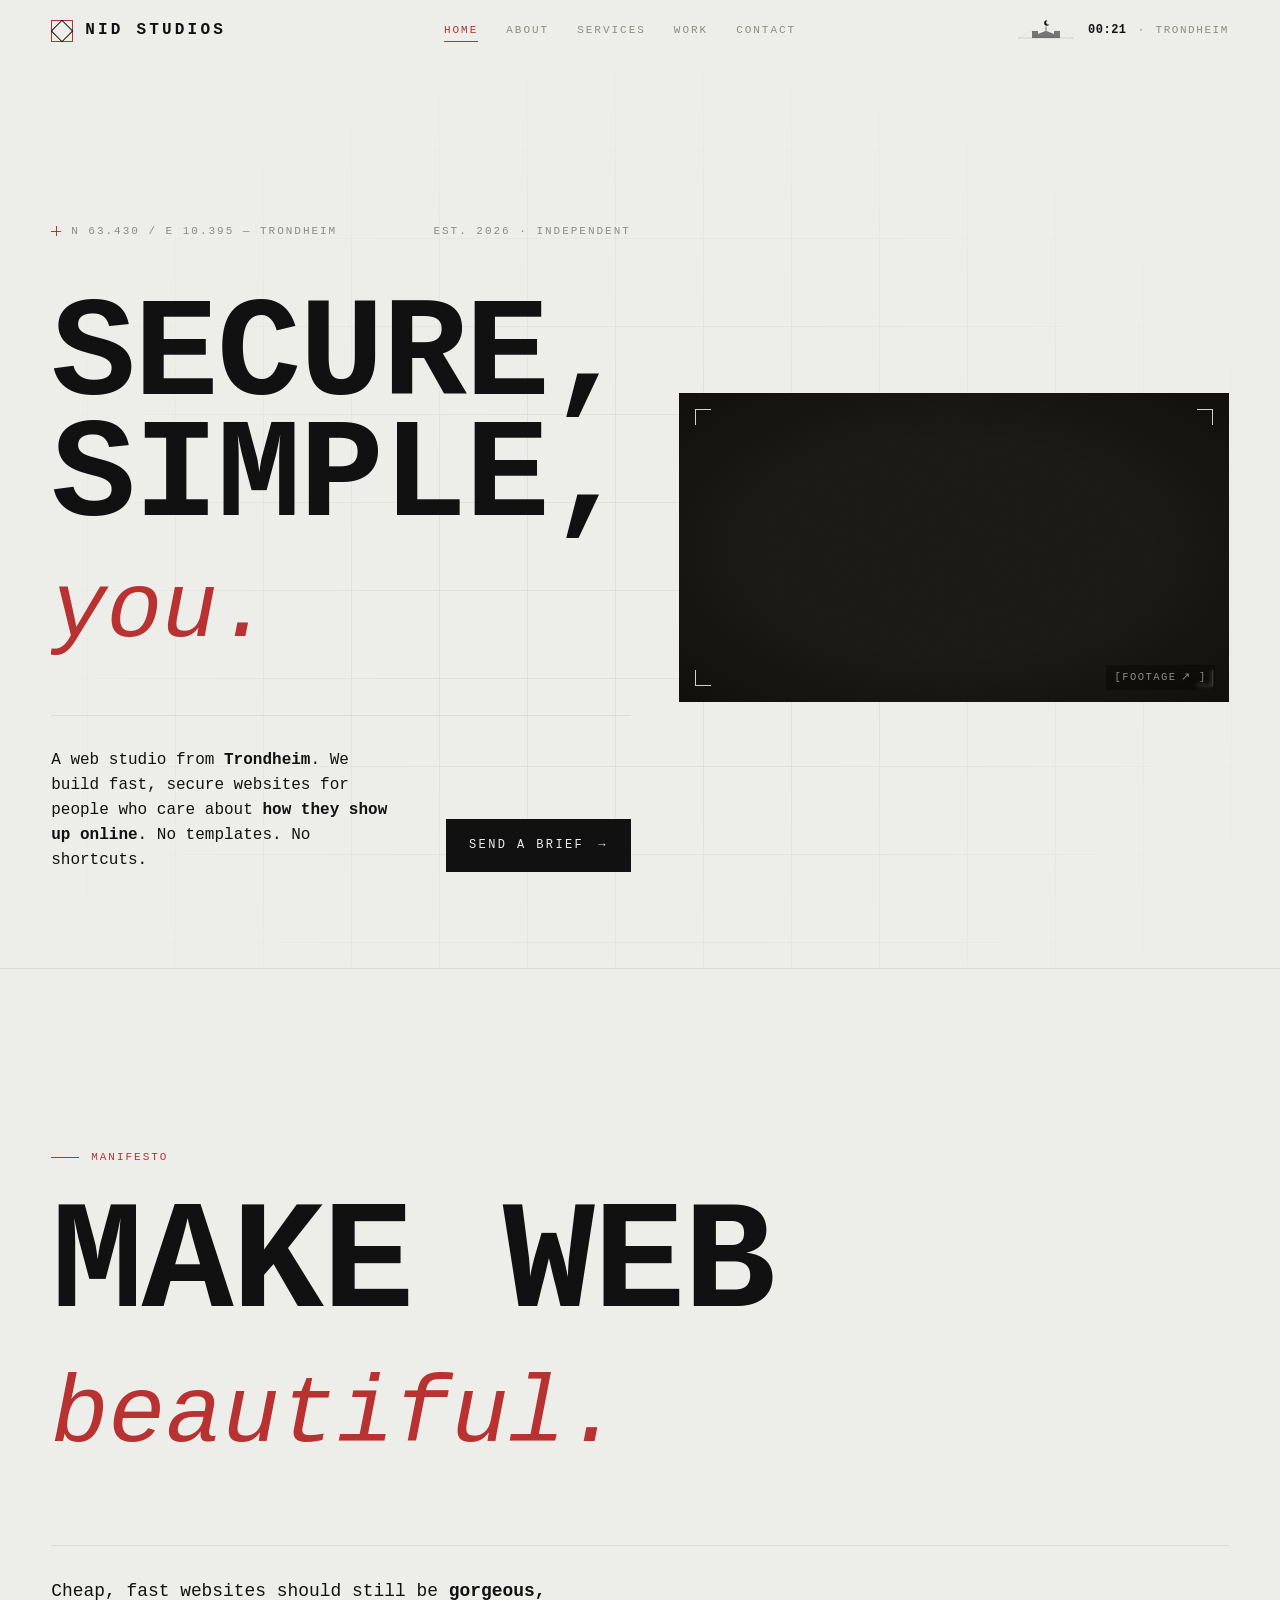
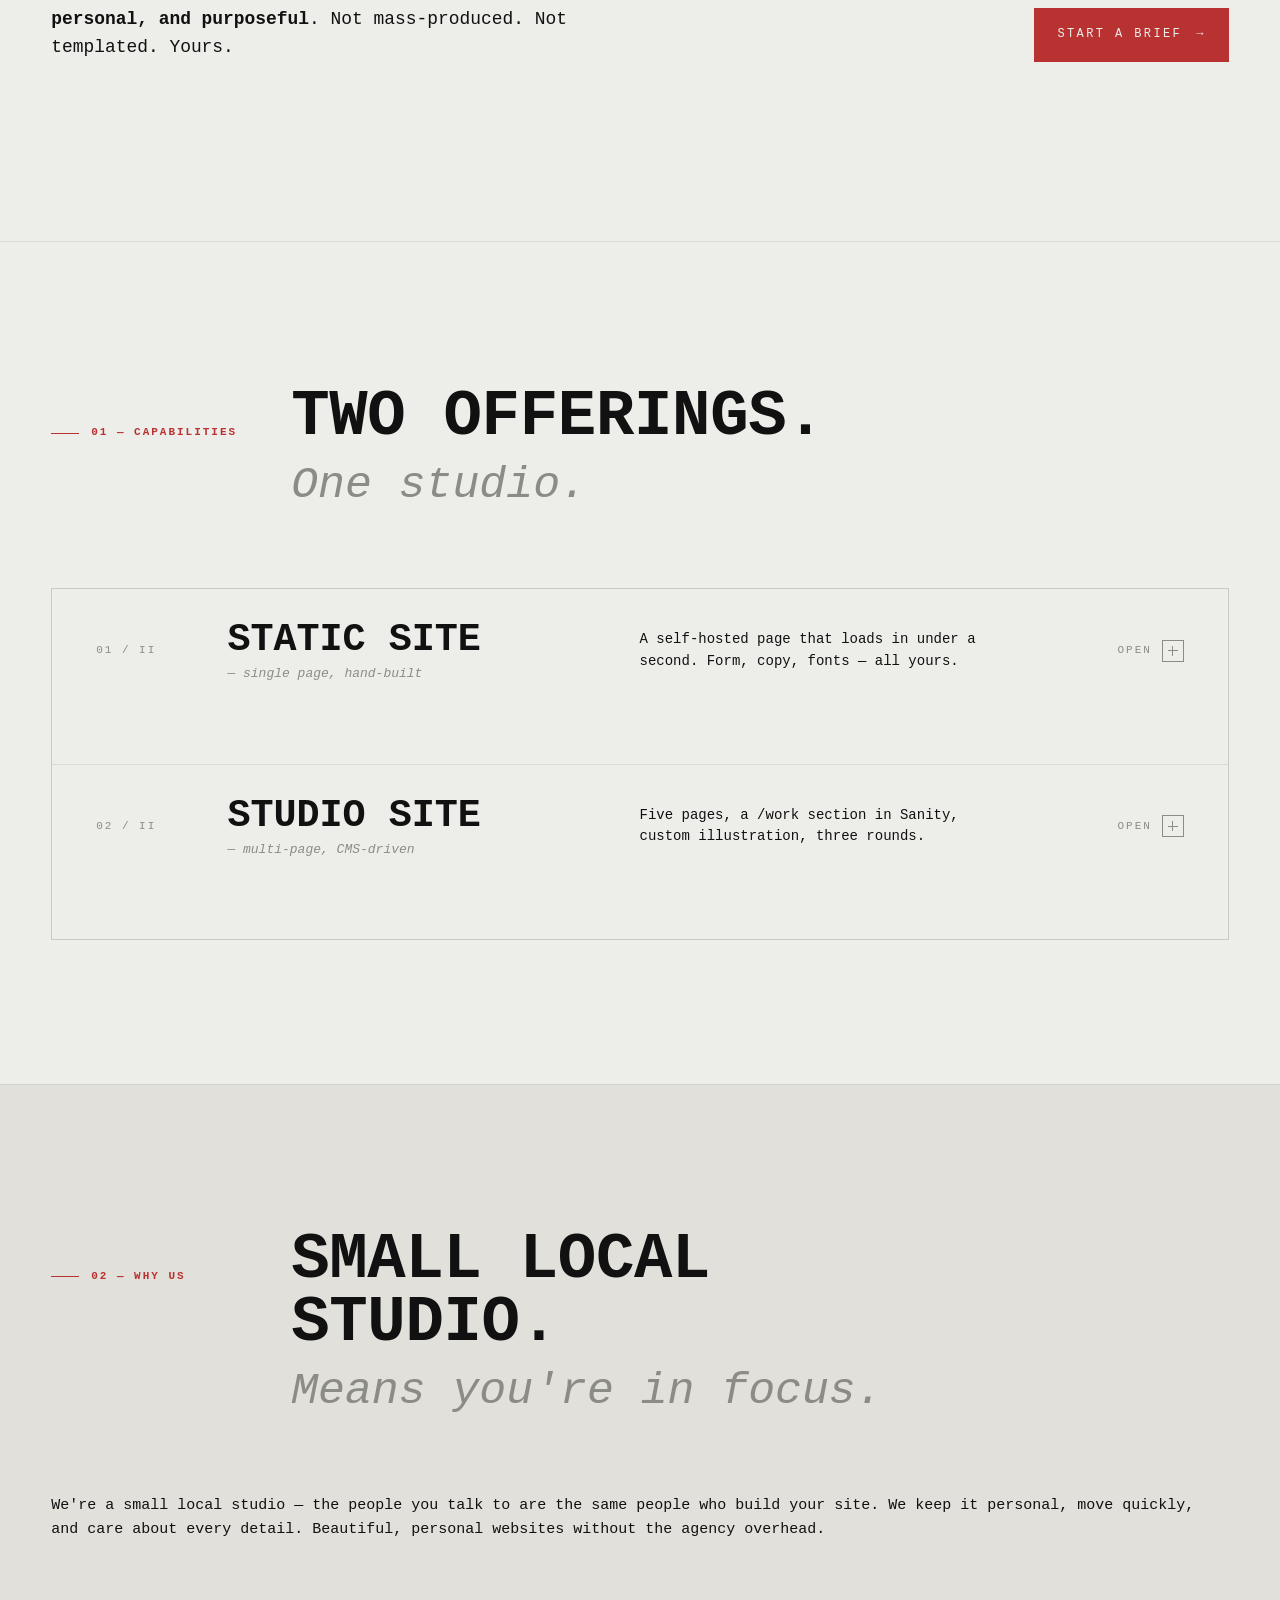
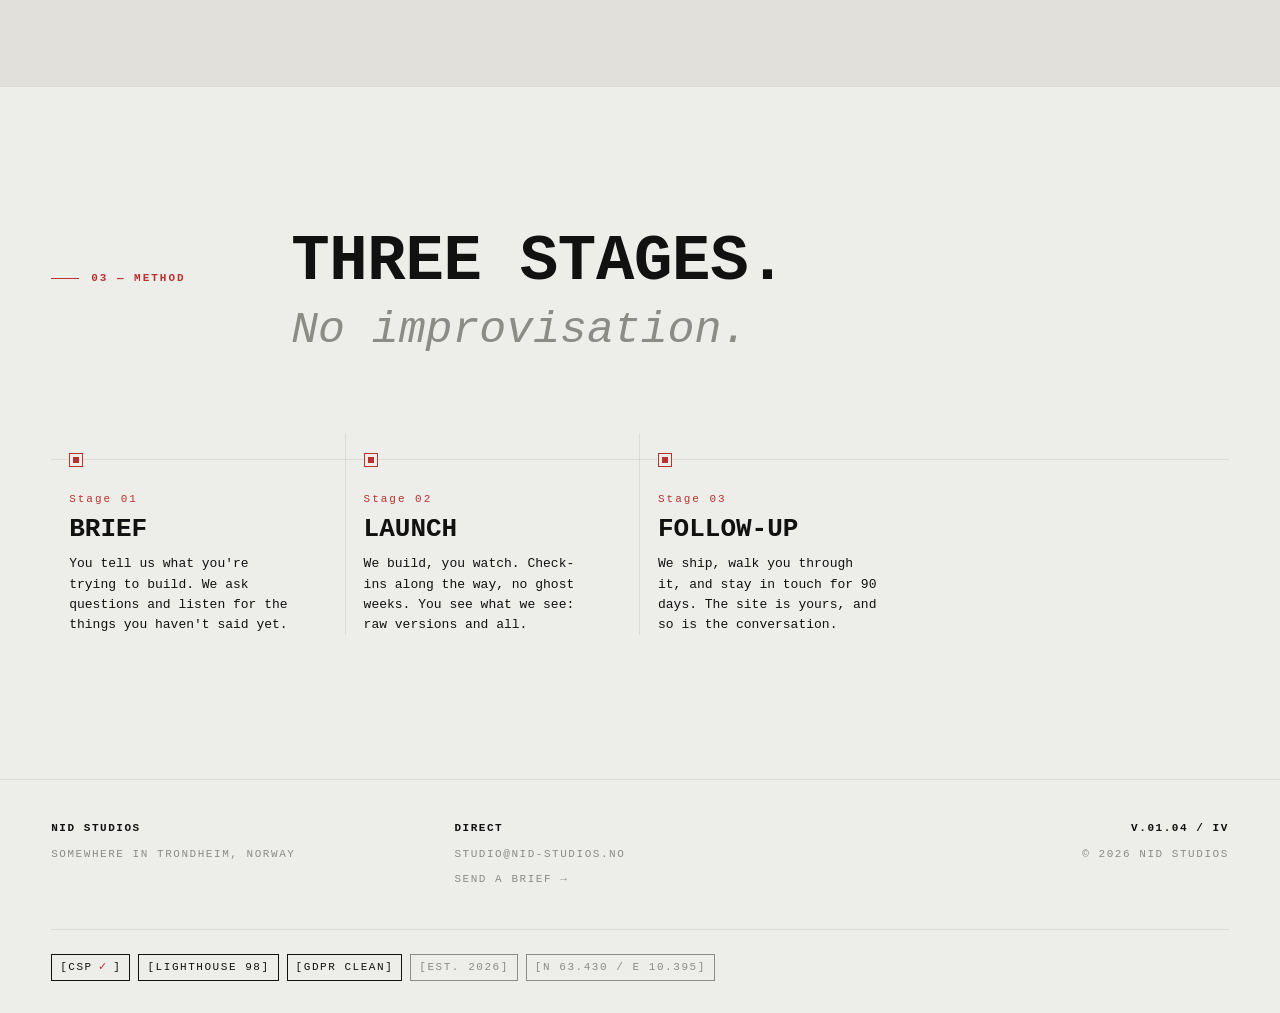
==== commit 02a7a158: "fix: content edits - Smaller changes to content - Added animation on the landing page" ====
--- a/index.html
+++ b/index.html
@@ -25,9 +25,7 @@
     "email": "studio@nid-studios.no",
     "address": {
       "@type": "PostalAddress",
-      "streetAddress": "Kjøpmannsgata 23",
       "addressLocality": "Trondheim",
-      "postalCode": "7013",
       "addressCountry": "NO"
     }
   }
@@ -58,22 +56,37 @@
   <!-- HERO ────────────────────────────────────────────────── -->
   <header class="hero" id="top">
     <div class="hero-grid" aria-hidden="true"></div>
-    <div class="workboard" aria-hidden="true"></div>
-    <div class="shell hero-inner">
-      <div class="hero-meta">
-        <span class="cross">N&nbsp;63.430 / E&nbsp;10.395 — Trondheim</span>
-        <span>Est.&nbsp;2026 · Independent</span>
-      </div>
-      <h1>
-        <span class="line"><span>Secure,</span></span>
-        <span class="line"><span>simple,</span></span>
-        <span class="line"><span><em>you.</em></span></span>
-      </h1>
-      <div class="hero-foot">
-        <p class="hero-tag">
-          A web studio from <b>Trondheim</b>. We build fast, secure websites for people who care about <b>how they show up online</b>. No templates. No shortcuts.
-        </p>
-        <a href="/contact.html" class="btn">Send a brief <span class="arr">→</span></a>
+    <div class="shell hero-inner hero-inner--split">
+      <div class="hero-text">
+        <div class="hero-meta">
+          <span class="cross">N&nbsp;63.430 / E&nbsp;10.395 — Trondheim</span>
+          <span>Est.&nbsp;2026 · Independent</span>
+        </div>
+        <h1>
+          <span class="line"><span>Secure,</span></span>
+          <span class="line"><span>simple,</span></span>
+          <span class="line"><span><em>you.</em></span></span>
+        </h1>
+        <div class="hero-foot">
+          <p class="hero-tag">
+            A web studio from <b>Trondheim</b>. We build fast, secure websites for people who care about <b>how they show up online</b>. No templates. No shortcuts.
+          </p>
+          <a href="/contact.html" class="btn">Send a brief <span class="arr">→</span></a>
+        </div>
+      </div>
+      <div class="paper-plate" aria-hidden="true">
+        <video class="paper-plate-video" src="/assets/footage/crumpled-paper.mp4" autoplay loop muted playsinline preload="auto"></video>
+        <div class="paper-plate-grain"></div>
+        <div class="paper-plate-vig"></div>
+        <div class="paper-plate-crops">
+          <i></i><i></i><i></i><i></i>
+        </div>
+        <div class="paper-plate-reveal" id="paper-plate-reveal">
+          <p class="paper-plate-h">Make web <em>beautiful.</em></p>
+        </div>
+        <a class="paper-plate-credit" href="https://www.vecteezy.com/free-videos/crumpled-paper-stop-motion" target="_blank" rel="noopener noreferrer">
+          [Footage <span class="arr">↗</span><span class="expand">Crumpled Paper Stop Motion Stock Videos by Vecteezy</span>]
+        </a>
       </div>
     </div>
   </header>
@@ -181,25 +194,8 @@
           <h2 id="why-heading">Small local studio.<br><span class="it">Means you're in focus.</span></h2>
         </div>
       </div>
-      <div class="packages">
-        <div class="pkg reveal" data-d="1">
-          <div class="num">01 — Why</div>
-          <h3>Same hands</h3>
-          <p>The partners who scope the work also build it. Briefs are not handed to an account layer.</p>
-          <div class="foot"><span></span><span>↳</span></div>
-        </div>
-        <div class="pkg reveal" data-d="2">
-          <div class="num">02 — Why</div>
-          <h3>&lt;&nbsp;48h reply</h3>
-          <p>A real human reads your brief inside two days. With questions or a calendar — not a templated reply.</p>
-          <div class="foot"><span></span><span>↳</span></div>
-        </div>
-        <div class="pkg reveal" data-d="3">
-          <div class="num">03 — Why</div>
-          <h3>GDPR clean</h3>
-          <p>Self-hosted fonts. No third-party trackers. Data flow documented before launch.</p>
-          <div class="foot"><span></span><span>↳</span></div>
-        </div>
+      <div class="reveal" data-d="1">
+        <p class="why-stmt">We're a small local studio — the people you talk to are the same people who build your site. We keep it personal, move quickly, and care about every detail. Beautiful, personal websites without the agency overhead.</p>
       </div>
     </div>
   </section>
@@ -224,13 +220,13 @@
           <div class="node" aria-hidden="true"></div>
           <p class="num">Stage 02</p>
           <h3>Launch</h3>
-          <p>We build, you watch. Check-ins along the way, no ghost weeks. You see what we see — raw versions and all.</p>
+          <p>We build, you watch. Check-ins along the way, no ghost weeks. You see what we see: raw versions and all.</p>
         </div>
         <div class="step">
           <div class="node" aria-hidden="true"></div>
           <p class="num">Stage 03</p>
           <h3>Follow-up</h3>
-          <p>We ship, walk you through it, and stay in touch for 90 days. The site is yours — and so is the conversation.</p>
+          <p>We ship, walk you through it, and stay in touch for 90 days. The site is yours, and so is the conversation.</p>
         </div>
       </div>
     </div>
@@ -240,15 +236,12 @@
 
 <footer class="foot" aria-label="Footer">
   <div class="col">
-    <span class="h">NID Studios AS</span>
-    <span>Kjøpmannsgata 23</span>
-    <span>7013 Trondheim</span>
-    <span>Norway</span>
+    <span class="h">NID Studios</span>
+    <span>Somewhere in Trondheim, Norway</span>
   </div>
   <div class="col">
     <span class="h">Direct</span>
     <a href="mailto:studio@nid-studios.no">studio@nid-studios.no</a>
-    <a href="mailto:security@nid-studios.no">security@nid-studios.no</a>
     <a href="/contact.html">Send a brief →</a>
   </div>
   <div class="col right">
--- a/style.css
+++ b/style.css
@@ -221,6 +221,9 @@
   opacity: 0.7;
 }
 .hero-inner { width: 100%; display: grid; gap: 56px; }
+.hero-inner--split { grid-template-columns: 1fr 1fr; align-items: center; gap: 48px; }
+.hero-text { display: grid; gap: 56px; }
+@media (max-width: 960px) { .hero-inner--split { grid-template-columns: 1fr; } .hero-inner--split > .paper-plate { display: none; } }
 .hero-meta { display: flex; justify-content: space-between; gap: 16px; font-family: var(--f-body); font-weight: 500; font-size: 11px; letter-spacing: 0.18em; text-transform: uppercase; color: var(--meta); flex-wrap: wrap; }
 .hero-meta .cross { display: inline-flex; align-items: center; gap: 10px; }
 .hero-meta .cross::before { content: ""; width: 10px; height: 10px; background: linear-gradient(var(--accent), var(--accent)) center/100% 1px no-repeat, linear-gradient(var(--accent), var(--accent)) center/1px 100% no-repeat; }
@@ -295,6 +298,33 @@
 .mwb .btn { background: var(--accent); color: #EDEDEA; border-color: var(--accent); }
 .mwb.mwb--dark .btn { background: #EDEDEA; color: var(--fg); border-color: #EDEDEA; }
 @media (max-width: 820px) { .mwb .mwb-foot { grid-template-columns: 1fr; } }
+
+/* ── PAPER PLATE ────────────────────────────────────────── */
+.paper-plate { position: relative; width: 100%; aspect-ratio: 16 / 9; max-height: 70vh; background: #1a1815; overflow: hidden; isolation: isolate; }
+.paper-plate-video { position: absolute; inset: 0; width: 100%; height: 100%; object-fit: cover; display: block; filter: grayscale(1) contrast(1.45) brightness(0.92); }
+.paper-plate-grain { position: absolute; inset: 0; pointer-events: none; background-image: url("data:image/svg+xml;utf8,<svg xmlns='http://www.w3.org/2000/svg' width='320' height='320'><filter id='n'><feTurbulence type='fractalNoise' baseFrequency='1.6' numOctaves='2' seed='9'/><feColorMatrix values='0 0 0 0 1  0 0 0 0 1  0 0 0 0 1  0 0 0 .14 0'/></filter><rect width='100%25' height='100%25' filter='url(%23n)'/></svg>"); mix-blend-mode: overlay; opacity: .85; }
+.paper-plate-vig { position: absolute; inset: 0; pointer-events: none; background: radial-gradient(ellipse at center, transparent 50%, rgba(8,7,5,.55) 100%); }
+.paper-plate-crops { position: absolute; inset: 16px; pointer-events: none; }
+.paper-plate-crops > i { position: absolute; width: 16px; height: 16px; border: 0 solid rgba(246,242,231,.85); }
+.paper-plate-crops > i:nth-child(1) { top: 0;    left: 0;    border-top-width: 1.2px; border-left-width: 1.2px; }
+.paper-plate-crops > i:nth-child(2) { top: 0;    right: 0;   border-top-width: 1.2px; border-right-width: 1.2px; }
+.paper-plate-crops > i:nth-child(3) { bottom: 0; left: 0;    border-bottom-width: 1.2px; border-left-width: 1.2px; }
+.paper-plate-crops > i:nth-child(4) { bottom: 0; right: 0;   border-bottom-width: 1.2px; border-right-width: 1.2px; }
+.paper-plate-reveal { position: absolute; inset: 0; display: flex; align-items: center; justify-content: center; pointer-events: none; padding: 64px; opacity: 0; will-change: opacity, transform; }
+.paper-plate-h { font-family: var(--f-display); font-weight: 700; font-size: clamp(40px, 8vw, 140px); line-height: 0.92; letter-spacing: -0.015em; text-transform: uppercase; color: #F6F2E7; text-align: center; text-shadow: 0 2px 22px rgba(8,7,5,.55); margin: 0; }
+.paper-plate-h em { font-family: var(--f-body); font-style: italic; font-weight: 400; font-size: 0.62em; color: var(--accent); text-transform: none; letter-spacing: 0; }
+.paper-plate-credit { position: absolute; right: 14px; bottom: 12px; color: rgba(246,242,231,0.55); font-family: var(--f-body); font-size: 10.5px; letter-spacing: 0.14em; text-transform: uppercase; text-decoration: none; display: inline-flex; align-items: baseline; gap: 4px; padding: 4px 8px; background: rgba(8,7,5,0.45); backdrop-filter: blur(2px); transition: color var(--d-default) var(--ease), background var(--d-default) var(--ease); }
+.paper-plate-credit:hover { color: var(--accent); background: rgba(8,7,5,0.7); }
+.paper-plate-credit .arr { display: inline-block; transition: transform var(--d-default) var(--ease); }
+.paper-plate-credit:hover .arr { transform: translate(2px, -2px); }
+.paper-plate-credit .expand { display: inline-block; max-width: 0; overflow: hidden; white-space: nowrap; opacity: 0; transition: max-width var(--d-slow) var(--ease), opacity var(--d-default) var(--ease); }
+.paper-plate-credit:hover .expand { max-width: 420px; opacity: 1; padding-left: 8px; }
+@media (max-width: 760px) {
+  .paper-plate { aspect-ratio: 4 / 3; }
+  .paper-plate-reveal { padding: 32px; }
+  .paper-plate-credit { font-size: 9.5px; right: 8px; bottom: 8px; }
+  .paper-plate-credit:hover .expand { max-width: 220px; white-space: normal; }
+}
 
 /* ── DRAWER / SERVICES ──────────────────────────────────── */
 .case { border: 1px solid var(--rule-strong); }
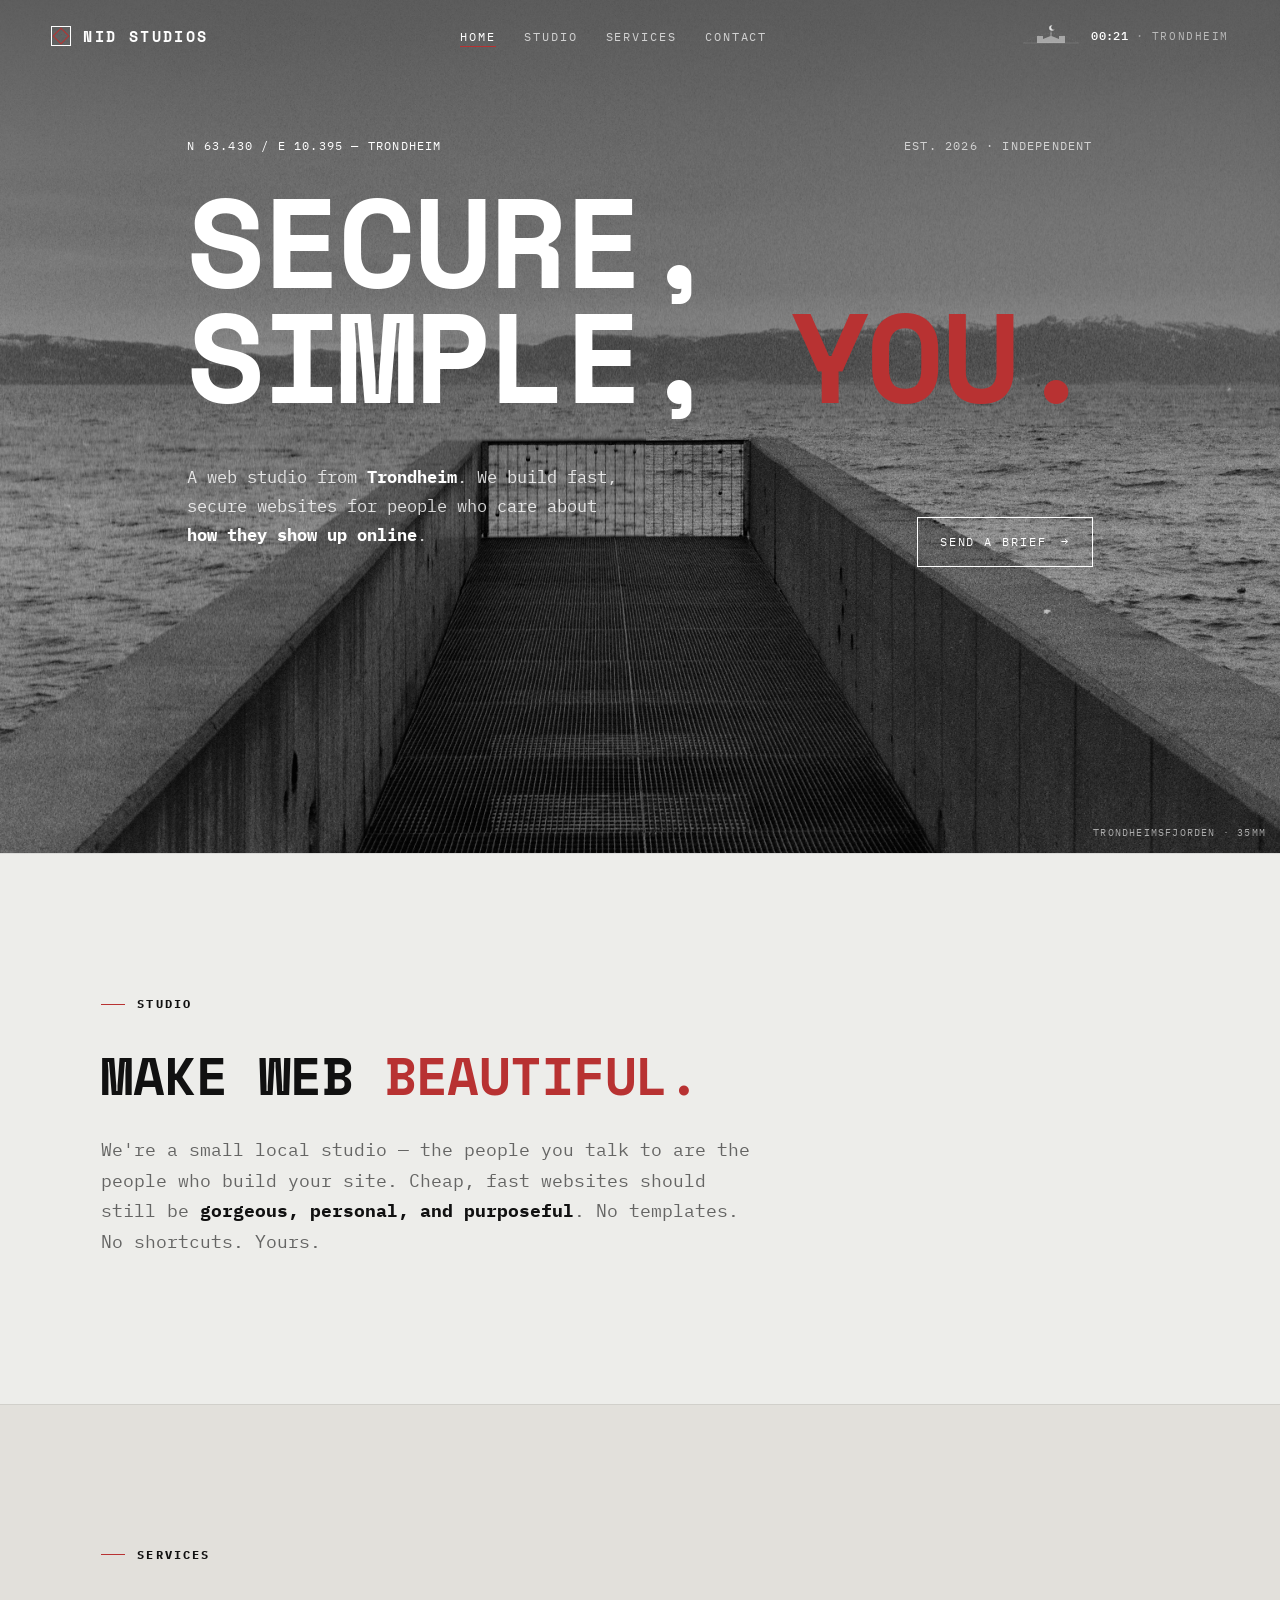
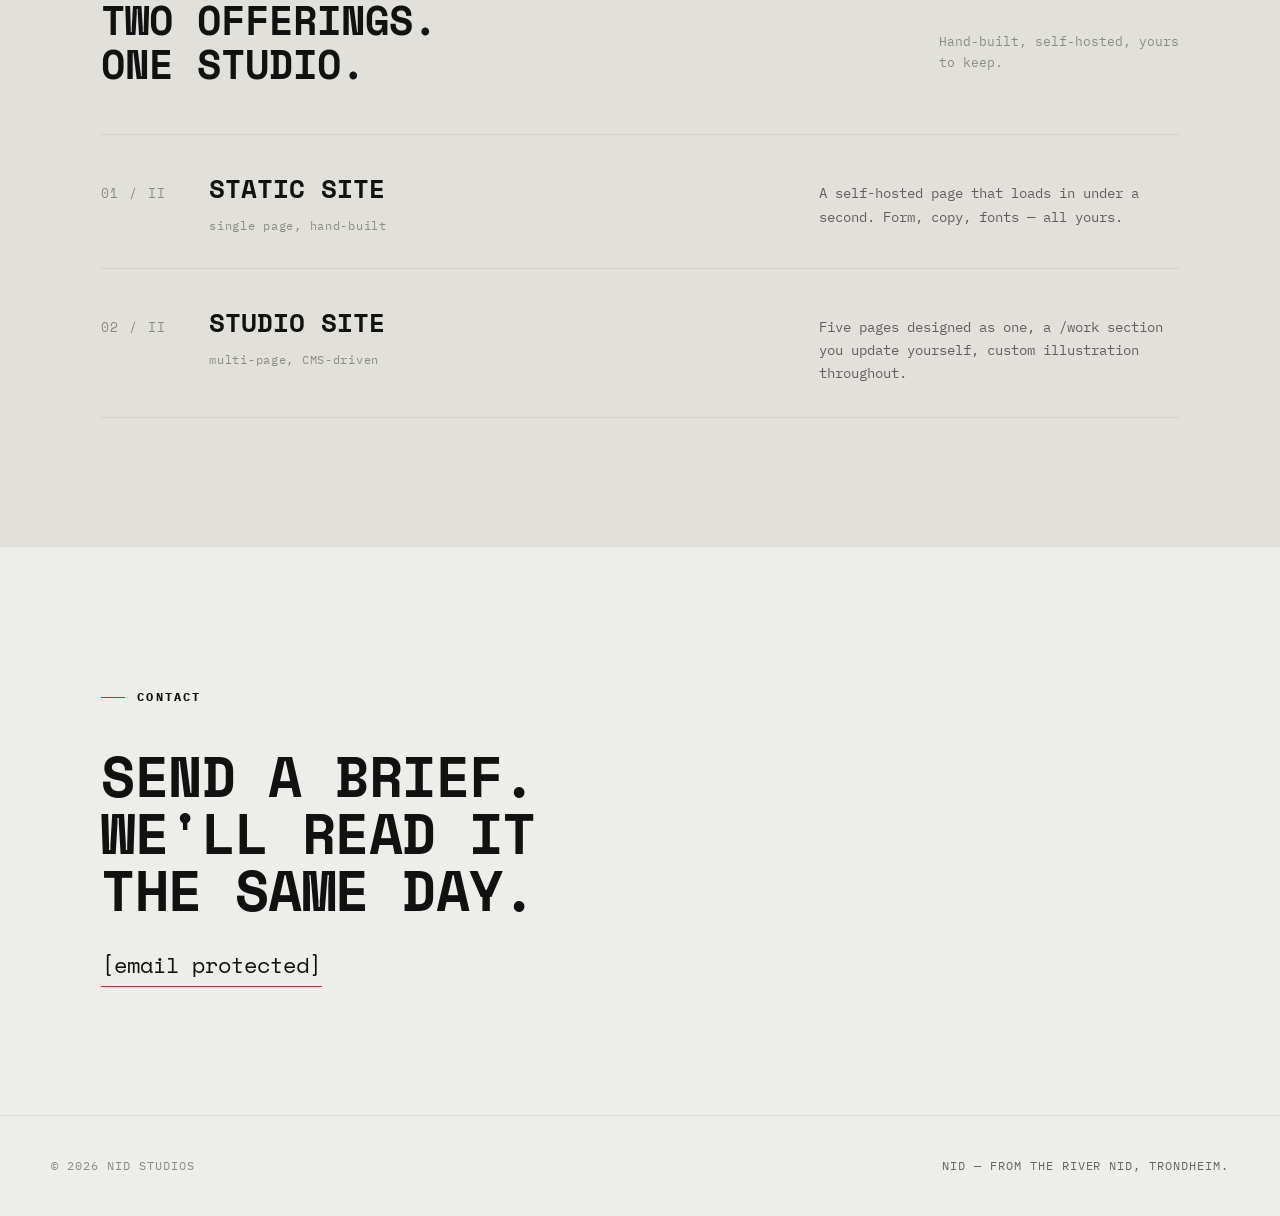
==== commit 016dfee0: "feat: new clean landing page + content edits - Replace index.html with a simplified photo-hero landi" ====
--- a/index.html
+++ b/index.html
@@ -1,262 +1,192 @@
 <!doctype html>
 <html lang="en">
 <head>
-  <meta charset="utf-8">
-  <meta name="viewport" content="width=device-width, initial-scale=1">
-  <title>NID Studios — Secure, simple, you.</title>
-  <meta name="description" content="A web studio from Trondheim. We build fast, secure websites for people who care about how they show up online. No templates. No shortcuts.">
-
-  <meta property="og:type"        content="website">
-  <meta property="og:url"         content="https://nid-studios.no/">
-  <meta property="og:title"       content="NID Studios — Secure, simple, you.">
-  <meta property="og:description" content="A web studio from Trondheim. We build fast, secure websites for people who care about how they show up online.">
-  <meta property="og:image"       content="https://nid-studios.no/assets/og-image.png">
-  <meta name="twitter:card"       content="summary_large_image">
-  <meta name="twitter:title"      content="NID Studios — Secure, simple, you.">
-  <meta name="twitter:description" content="A web studio from Trondheim. We build fast, secure, personal websites.">
-  <meta name="twitter:image"      content="https://nid-studios.no/assets/og-image.png">
-
-  <script type="application/ld+json">
-  {
-    "@context": "https://schema.org",
-    "@type": "Organization",
-    "name": "NID Studios",
-    "url": "https://nid-studios.no",
-    "email": "studio@nid-studios.no",
-    "address": {
-      "@type": "PostalAddress",
-      "addressLocality": "Trondheim",
-      "addressCountry": "NO"
-    }
-  }
-  </script>
-
-  <link rel="icon" type="image/svg+xml" href="/assets/favicon.svg">
-  <link rel="stylesheet" href="/style.css">
+<meta charset="utf-8">
+<meta name="viewport" content="width=device-width, initial-scale=1">
+<title>NID Studios — Secure, simple, you.</title>
+<link rel="icon" type="image/svg+xml" href="assets/favicon.svg">
+<link rel="preconnect" href="https://fonts.googleapis.com">
+<link rel="preconnect" href="https://fonts.gstatic.com" crossorigin>
+<link rel="stylesheet" href="https://fonts.googleapis.com/css2?family=IBM+Plex+Mono:wght@300;400;500&family=Space+Mono:wght@400;700&display=swap">
+<link rel="stylesheet" href="base.css">
+<style>
+  .photo-hero{position:relative; aspect-ratio:3/2; min-height:560px; display:flex; flex-direction:column; color:#F4F3F0; overflow:hidden;}
+  .photo-hero .bg img{width:100%; height:100%; object-fit:cover; object-position:center; filter:grayscale(1) contrast(1.04) brightness(.92);}
+  .photo-hero .bg{position:absolute; inset:0;}
+  .photo-hero .scrim{position:absolute; inset:0;
+    background:linear-gradient(180deg, rgba(10,10,10,.62) 0%, rgba(10,10,10,.42) 34%, rgba(10,10,10,.10) 62%, rgba(10,10,10,.30) 100%);}
+  /* hero nav (over photo) */
+  .hero-nav{position:relative; z-index:2; display:flex; align-items:center; justify-content:space-between; padding:24px var(--gutter);}
+  .hero-nav .wm{color:#fff;}
+  .hero-nav .brand-mark::before{border-color:#fff;}
+  .hero-nav .brand-mark::after{border-color:var(--accent);}
+  .hero-nav .nav-links a{color:rgba(255,255,255,.72);}
+  .hero-nav .nav-links a:hover{color:#fff;}
+  .hero-nav .nav-place{color:rgba(255,255,255,.6);}
+  .photo-hero .inner{position:relative; z-index:2; margin-top:clamp(32px,7vh,84px); padding-bottom:clamp(40px,6vw,72px);}
+  .photo-hero .metastrip{color:rgba(255,255,255,.7); margin-bottom:26px;}
+  .photo-hero .metastrip .accent{color:#fff;}
+  .photo-hero h1{font-size:clamp(52px,10vw,132px); line-height:.9; letter-spacing:-.02em; text-transform:uppercase; color:#fff;}
+  .photo-hero h1 em{font-style:normal; color:var(--accent);}
+  .photo-hero .hero-foot{display:flex; justify-content:space-between; align-items:flex-end; gap:32px; flex-wrap:wrap; margin-top:34px;}
+  .photo-hero .hero-tag{max-width:44ch; color:rgba(255,255,255,.82); font-size:clamp(15px,1.5vw,17px); line-height:1.7;}
+  .photo-hero .hero-tag b{color:#fff;}
+  .photo-hero .btn{border-color:#fff; color:#fff;}
+  .photo-hero .btn::before{background:#fff;}
+  .photo-hero .btn:hover{color:#111;}
+  .photo-hero .cap{position:absolute; right:14px; bottom:12px; z-index:2; font-size:10px; letter-spacing:.12em; text-transform:uppercase; color:rgba(255,255,255,.6);}
+  /* Trondheim clock (sun/moon arc + Nidarosdomen) */
+  .clock{display:flex; align-items:center; gap:8px; color:rgba(255,255,255,.82); font-family:var(--f-mono); font-size:12px; letter-spacing:.04em;}
+  .clock-arc{display:block; flex:none;}
+  .clock-time{font-weight:500; color:#fff;}
+  .clock-sep{opacity:.5;}
+  .clock-loc{opacity:.7; text-transform:uppercase; letter-spacing:.14em; font-size:11px;}
+  @media(max-width:560px){ .clock-loc,.clock-sep{display:none;} }
+  @media(max-width:820px){ .hero-nav .nav-links{display:none;} }
+</style>
 </head>
 <body>
 
-<nav class="nav" id="nav" aria-label="Main navigation">
-  <a class="brand" href="/">
-    <span class="brand-mark" aria-hidden="true"></span>
-    <span class="wm">NID Studios</span>
-  </a>
-  <ul class="nav-links" role="list">
-    <li><a href="/"              aria-current="page">Home</a></li>
-    <li><a href="/about.html"   >About</a></li>
-    <li><a href="/services.html">Services</a></li>
-    <li><a href="/work.html"    >Work</a></li>
-    <li><a href="/contact.html" >Contact</a></li>
-  </ul>
-  <div class="nav-cta" id="clock" aria-label="Current time in Trondheim"></div>
-</nav>
+<main>
+  <header class="photo-hero">
+    <div class="bg"><img src="assets/pier-fjord.jpg" alt="Concrete pier reaching out into the Trondheim fjord under an overcast sky."></div>
+    <div class="scrim"></div>
 
-<main>
+    <nav class="hero-nav" aria-label="Main">
+      <a class="brand" href="#"><span class="brand-mark" aria-hidden="true"></span><span class="wm">NID Studios</span></a>
+      <ul class="nav-links" role="list">
+        <li><a href="#" aria-current="page">Home</a></li>
+        <li><a href="#philosophy">Studio</a></li>
+        <li><a href="#services">Services</a></li>
+        <li><a href="#contact">Contact</a></li>
+      </ul>
+      <div class="clock" id="clock" title="Trondheim" aria-label="Current time in Trondheim"></div>
+    </nav>
 
-  <!-- HERO ────────────────────────────────────────────────── -->
-  <header class="hero" id="top">
-    <div class="hero-grid" aria-hidden="true"></div>
-    <div class="shell hero-inner hero-inner--split">
-      <div class="hero-text">
-        <div class="hero-meta">
-          <span class="cross">N&nbsp;63.430 / E&nbsp;10.395 — Trondheim</span>
-          <span>Est.&nbsp;2026 · Independent</span>
-        </div>
-        <h1>
-          <span class="line"><span>Secure,</span></span>
-          <span class="line"><span>simple,</span></span>
-          <span class="line"><span><em>you.</em></span></span>
-        </h1>
-        <div class="hero-foot">
-          <p class="hero-tag">
-            A web studio from <b>Trondheim</b>. We build fast, secure websites for people who care about <b>how they show up online</b>. No templates. No shortcuts.
-          </p>
-          <a href="/contact.html" class="btn">Send a brief <span class="arr">→</span></a>
-        </div>
+    <div class="shell inner">
+      <div class="metastrip">
+        <span class="accent">N 63.430 / E 10.395 — Trondheim</span>
+        <span>Est. 2026 · Independent</span>
       </div>
-      <div class="paper-plate" aria-hidden="true">
-        <video class="paper-plate-video" src="/assets/footage/crumpled-paper.mp4" autoplay loop muted playsinline preload="auto"></video>
-        <div class="paper-plate-grain"></div>
-        <div class="paper-plate-vig"></div>
-        <div class="paper-plate-crops">
-          <i></i><i></i><i></i><i></i>
-        </div>
-        <div class="paper-plate-reveal" id="paper-plate-reveal">
-          <p class="paper-plate-h">Make web <em>beautiful.</em></p>
-        </div>
-        <a class="paper-plate-credit" href="https://www.vecteezy.com/free-videos/crumpled-paper-stop-motion" target="_blank" rel="noopener noreferrer">
-          [Footage <span class="arr">↗</span><span class="expand">Crumpled Paper Stop Motion Stock Videos by Vecteezy</span>]
-        </a>
+      <h1>Secure,<br>simple, <em>you.</em></h1>
+      <div class="hero-foot">
+        <p class="hero-tag">A web studio from <b>Trondheim</b>. We build fast, secure websites for people who care about <b>how they show up online</b>.</p>
+        <a href="#contact" class="btn">Send a brief <span class="arr">→</span></a>
       </div>
     </div>
+    <span class="cap">Trondheimsfjorden · 35mm</span>
   </header>
 
-  <!-- MAKE WEB BEAUTIFUL ──────────────────────────────────── -->
-  <section class="mwb section" aria-labelledby="mwb-heading">
+  <section class="section philo" id="philosophy">
     <div class="shell">
-      <p class="mwb-meta">Manifesto</p>
-      <h2 id="mwb-heading" class="reveal">
-        Make web <em>beautiful.</em>
-      </h2>
-      <div class="mwb-foot reveal" data-d="1">
-        <p class="mwb-body">
-          Cheap, fast websites should still be <b>gorgeous, personal, and purposeful</b>. Not mass-produced. Not templated. Yours.
-        </p>
-        <a href="/contact.html" class="btn">Start a brief <span class="arr">→</span></a>
-      </div>
+      <p class="label">Studio</p>
+      <h2 style="margin-top:22px;">Make web <em>beautiful.</em></h2>
+      <p class="philo-body">We're a small local studio — the people you talk to are the people who build your site. Cheap, fast websites should still be <b>gorgeous, personal, and purposeful</b>. No templates. No shortcuts. Yours.</p>
     </div>
   </section>
 
-  <!-- SERVICES ────────────────────────────────────────────── -->
-  <section class="section" id="services" aria-labelledby="services-heading">
+  <section class="section alt" id="services">
     <div class="shell">
-      <div class="reveal">
-        <div class="section-head">
-          <p class="label">01 — Capabilities</p>
-          <h2 id="services-heading">Two offerings.<br><span class="it">One studio.</span></h2>
+      <div class="svc-head">
+        <div>
+          <p class="label">Services</p>
+          <h2 style="margin-top:22px;">Two offerings.<br>One studio.</h2>
         </div>
+        <p class="meta" style="font-size:13px; max-width:30ch;">Hand-built, self-hosted, yours to keep.</p>
       </div>
-
-      <div class="case reveal" data-d="1">
-
-        <div class="drawer" role="group" aria-labelledby="drawer-name-1">
-          <div class="drawer-num">01 / II</div>
-          <div class="drawer-name" id="drawer-name-1">
-            Static Site
-            <span class="sub">— single page, hand-built</span>
-          </div>
-          <div class="drawer-copy">A self-hosted page that loads in under a second. Form, copy, fonts — all yours.</div>
-          <button class="drawer-pull" aria-expanded="false" aria-controls="drawer-detail-1" type="button">
-            <span class="pull-label">Open</span>
-            <span class="pull" aria-hidden="true"></span>
-          </button>
-          <div class="drawer-detail" id="drawer-detail-1">
-            <div class="drawer-detail-inner">
-              <div></div>
-              <div class="drawer-detail-body">
-                <div class="spec">
-                  <p class="prose">A single, hand-built page — your name, your work, your contact form. Nothing borrowed, nothing generic. One page that does exactly what it needs to.</p>
-                  <h4>What you leave with</h4>
-                  <ul>
-                    <li><span>A live page on your domain</span></li>
-                    <li><span>Contact form straight to your inbox</span><span class="v">no backend</span></li>
-                    <li><span>Fast to load</span><span class="v">every time</span></li>
-                    <li><span>Full source code</span><span class="v">yours, no lock-in</span></li>
-                  </ul>
-                </div>
-              </div>
-              <div></div>
-            </div>
-          </div>
+      <div class="svc-list">
+        <div class="svc-row">
+          <span class="svc-num">01 / II</span>
+          <span class="svc-name">Static Site<span class="sub">single page, hand-built</span></span>
+          <span class="svc-desc">A self-hosted page that loads in under a second. Form, copy, fonts — all yours.</span>
         </div>
-
-        <div class="drawer" role="group" aria-labelledby="drawer-name-2">
-          <div class="drawer-num">02 / II</div>
-          <div class="drawer-name" id="drawer-name-2">
-            Studio Site
-            <span class="sub">— multi-page, CMS-driven</span>
-          </div>
-          <div class="drawer-copy">Five pages, a /work section in Sanity, custom illustration, three rounds.</div>
-          <button class="drawer-pull" aria-expanded="false" aria-controls="drawer-detail-2" type="button">
-            <span class="pull-label">Open</span>
-            <span class="pull" aria-hidden="true"></span>
-          </button>
-          <div class="drawer-detail" id="drawer-detail-2">
-            <div class="drawer-detail-inner">
-              <div></div>
-              <div class="drawer-detail-body">
-                <div class="spec">
-                  <p class="prose">Five pages built as a set — home, about, work, services, contact. A /work section you can update yourself, no developer needed. Custom illustration for every page. We built one for Kim Søren Larsen (kslart.no): a portfolio where clients browse works and get in contact to buy.</p>
-                  <h4>What you leave with</h4>
-                  <ul>
-                    <li><span>Five pages, designed as one</span></li>
-                    <li><span>A content editor for /work</span><span class="v">add projects yourself</span></li>
-                    <li><span>Illustration set for your brand</span><span class="v">every page</span></li>
-                    <li><span>Walkthrough + 90-day check-in</span><span class="v">after launch</span></li>
-                  </ul>
-                </div>
-              </div>
-              <div></div>
-            </div>
-          </div>
-        </div>
-
-      </div><!-- .case -->
-    </div><!-- .shell -->
-  </section>
-
-  <!-- WHY US ──────────────────────────────────────────────── -->
-  <section class="section alt" id="why" aria-labelledby="why-heading">
-    <div class="shell">
-      <div class="reveal">
-        <div class="section-head">
-          <p class="label">02 — Why Us</p>
-          <h2 id="why-heading">Small local studio.<br><span class="it">Means you're in focus.</span></h2>
-        </div>
-      </div>
-      <div class="reveal" data-d="1">
-        <p class="why-stmt">We're a small local studio — the people you talk to are the same people who build your site. We keep it personal, move quickly, and care about every detail. Beautiful, personal websites without the agency overhead.</p>
-      </div>
-    </div>
-  </section>
-
-  <!-- PROCESS ─────────────────────────────────────────────── -->
-  <section class="section" id="process" aria-labelledby="process-heading">
-    <div class="shell">
-      <div class="reveal">
-        <div class="section-head">
-          <p class="label">03 — Method</p>
-          <h2 id="process-heading">Three stages.<br><span class="it">No improvisation.</span></h2>
-        </div>
-      </div>
-      <div class="process-track reveal" data-d="1">
-        <div class="step">
-          <div class="node" aria-hidden="true"></div>
-          <p class="num">Stage 01</p>
-          <h3>Brief</h3>
-          <p>You tell us what you're trying to build. We ask questions and listen for the things you haven't said yet.</p>
-        </div>
-        <div class="step">
-          <div class="node" aria-hidden="true"></div>
-          <p class="num">Stage 02</p>
-          <h3>Launch</h3>
-          <p>We build, you watch. Check-ins along the way, no ghost weeks. You see what we see: raw versions and all.</p>
-        </div>
-        <div class="step">
-          <div class="node" aria-hidden="true"></div>
-          <p class="num">Stage 03</p>
-          <h3>Follow-up</h3>
-          <p>We ship, walk you through it, and stay in touch for 90 days. The site is yours, and so is the conversation.</p>
+        <div class="svc-row">
+          <span class="svc-num">02 / II</span>
+          <span class="svc-name">Studio Site<span class="sub">multi-page, CMS-driven</span></span>
+          <span class="svc-desc">Five pages designed as one, a /work section you update yourself, custom illustration throughout.</span>
         </div>
       </div>
     </div>
   </section>
 
+  <section class="section" id="contact">
+    <div class="shell cta">
+      <p class="label">Contact</p>
+      <h2>Send a brief.<br>We'll read it<br>the same day.</h2>
+      <a href="/cdn-cgi/l/email-protection#afdcdbdacbc6c0efc1c6cb82dcdbdacbc6c0dc81c1c0" class="mail"><span class="__cf_email__" data-cfemail="a4d7d0d1c0cdcbe4cacdc089d7d0d1c0cdcbd78acacb">[email&#160;protected]</span></a>
+    </div>
+  </section>
 </main>
 
-<footer class="foot" aria-label="Footer">
-  <div class="col">
-    <span class="h">NID Studios</span>
-    <span>Somewhere in Trondheim, Norway</span>
-  </div>
-  <div class="col">
-    <span class="h">Direct</span>
-    <a href="mailto:studio@nid-studios.no">studio@nid-studios.no</a>
-    <a href="/contact.html">Send a brief →</a>
-  </div>
-  <div class="col right">
-    <span class="h">v.01.04 / IV</span>
-    <span>© 2026 NID Studios</span>
-  </div>
-  <div class="tags-row">
-    <span class="tg">[CSP <span class="ck">✓</span>]</span>
-    <span class="tg">[Lighthouse 98]</span>
-    <span class="tg">[GDPR clean]</span>
-    <span class="tg meta">[Est. 2026]</span>
-    <span class="tg meta">[N&nbsp;63.430 / E&nbsp;10.395]</span>
-  </div>
+<script data-cfasync="false" src="/cdn-cgi/scripts/5c5dd728/cloudflare-static/email-decode.min.js"></script><script>
+(function(){
+  function trondheimContext(now){
+    now = now || new Date();
+    var fmt = function(opts){ return new Intl.DateTimeFormat('en-GB', Object.assign({timeZone:'Europe/Oslo', hour12:false}, opts)).format(now); };
+    var hh = parseInt(fmt({hour:'2-digit'}),10);
+    var mm = parseInt(fmt({minute:'2-digit'}),10);
+    var localHour = hh + mm/60;
+    var timeStr = String(hh).padStart(2,'0')+':'+String(mm).padStart(2,'0');
+    var yearStart = new Date(now.getFullYear(),0,0);
+    var dayOfYear = Math.floor((now - yearStart)/86400000);
+    var lat = 63.4*Math.PI/180;
+    var delta = 23.44*Math.PI/180*Math.sin(2*Math.PI*(dayOfYear-80)/365);
+    var cosH = -Math.tan(lat)*Math.tan(delta);
+    var sunrise, sunset, isDay, progress;
+    if(cosH>1){ sunrise=12; sunset=12; isDay=false; progress=(localHour<12?localHour+12:localHour-12)/24; }
+    else if(cosH<-1){ sunrise=0; sunset=24; isDay=true; progress=localHour/24; }
+    else {
+      var halfDay = Math.acos(cosH)*12/Math.PI;
+      sunrise = 12-halfDay; sunset = 12+halfDay;
+      isDay = localHour>=sunrise && localHour<=sunset;
+      if(isDay){ progress=(localHour-sunrise)/(sunset-sunrise); }
+      else { var nightLen=24-(sunset-sunrise); var ne=(localHour>sunset)?(localHour-sunset):(localHour+(24-sunset)); progress=ne/nightLen; }
+    }
+    return {timeStr:timeStr, isDay:isDay, progress:progress};
+  }
+  var SVGNS='http://www.w3.org/2000/svg';
+  function el(name,attrs){ var e=document.createElementNS(SVGNS,name); for(var k in attrs){ e.setAttribute(k,attrs[k]); } return e; }
+  function render(){
+    var host = document.getElementById('clock');
+    if(!host) return;
+    var ctx = trondheimContext();
+    var W=64,H=22,pad=5, horizonY=H-4, peakY=3;
+    var x = pad + ctx.progress*(W-2*pad);
+    var y = horizonY - (horizonY-peakY)*Math.sin(Math.PI*ctx.progress);
+    host.innerHTML='';
+    var svg = el('svg',{'class':'clock-arc',viewBox:'0 0 '+W+' '+H,width:W,height:H,'aria-hidden':'true'});
+    svg.appendChild(el('line',{x1:pad-1,y1:horizonY,x2:W-pad+1,y2:horizonY,stroke:'currentColor','stroke-width':'0.5',opacity:'0.28'}));
+    svg.appendChild(el('path',{d:'M '+pad+' '+horizonY+' Q '+(W/2)+' '+(peakY-4)+' '+(W-pad)+' '+horizonY,fill:'none',stroke:'currentColor','stroke-width':'0.4','stroke-dasharray':'1.2 2',opacity:'0.22'}));
+    svg.appendChild(el('path',{'class':'clock-cathedral',d:'M 18 18 L 18 11 L 24 11 L 24 14 L 31.5 11 L 31.5 8 L 32 5 L 32.5 8 L 32.5 11 L 40 14 L 40 11 L 46 11 L 46 18 Z',fill:'currentColor',opacity:'0.55'}));
+    if(ctx.isDay){
+      var g = el('g',{'class':'clock-sun'});
+      [0,45,90,135].forEach(function(a){
+        g.appendChild(el('line',{x1:x-5,y1:y,x2:x+5,y2:y,transform:'rotate('+a+' '+x+' '+y+')',stroke:'var(--accent)','stroke-width':'0.55','stroke-linecap':'round',opacity:'0.55'}));
+      });
+      g.appendChild(el('circle',{cx:x,cy:y,r:'2.6',fill:'var(--accent)'}));
+      svg.appendChild(g);
+    } else {
+      var defs = el('defs',{});
+      var mask = el('mask',{id:'clock-crescent'});
+      mask.appendChild(el('rect',{width:W,height:H,fill:'white'}));
+      mask.appendChild(el('circle',{cx:x+1.8,cy:y-0.7,r:'2.5',fill:'black'}));
+      defs.appendChild(mask); svg.appendChild(defs);
+      svg.appendChild(el('circle',{cx:x,cy:y,r:'2.8',fill:'currentColor',mask:'url(#clock-crescent)'}));
+    }
+    host.appendChild(svg);
+    var t=document.createElement('span'); t.className='clock-time'; t.textContent=ctx.timeStr; host.appendChild(t);
+    var s=document.createElement('span'); s.className='clock-sep'; s.textContent='·'; host.appendChild(s);
+    var l=document.createElement('span'); l.className='clock-loc'; l.textContent='Trondheim'; host.appendChild(l);
+  }
+  render();
+  setInterval(render, 30000);
+})();
+</script>
+
+<footer class="foot">
+  <span>© 2026 NID Studios</span>
+  <span class="river">NID — from the river Nid, Trondheim.</span>
 </footer>
 
-<script src="/main.js" defer></script>
 </body>
 </html>
--- a/base.css
+++ b/base.css
@@ -0,0 +1,202 @@
+/* NID Studios — simplified landing, shared base
+   Cold concrete + Trondheim red. Calmer.
+
+   Fonts self-hosted (CSP: font-src 'self'). Drop the .woff2 files into
+   /assets/fonts/ — same set the rest of the site uses. */
+
+/* ── FONTS ──────────────────────────────────────────── */
+@font-face {
+  font-family: "Space Mono";
+  src: local("Space Mono Bold"),
+       url("/assets/fonts/SpaceMono-Bold.woff2") format("woff2");
+  font-weight: 700; font-style: normal; font-display: swap;
+}
+@font-face {
+  font-family: "Space Mono";
+  src: local("Space Mono"),
+       url("/assets/fonts/SpaceMono-Regular.woff2") format("woff2");
+  font-weight: 400; font-style: normal; font-display: swap;
+}
+@font-face {
+  font-family: "IBM Plex Mono";
+  src: local("IBM Plex Mono Light"),
+       url("/assets/fonts/IBMPlexMono-Light.woff2") format("woff2");
+  font-weight: 300; font-style: normal; font-display: swap;
+}
+@font-face {
+  font-family: "IBM Plex Mono";
+  src: local("IBM Plex Mono"),
+       url("/assets/fonts/IBMPlexMono-Regular.woff2") format("woff2");
+  font-weight: 400; font-style: normal; font-display: swap;
+}
+@font-face {
+  font-family: "IBM Plex Mono";
+  src: local("IBM Plex Mono Medium"),
+       url("/assets/fonts/IBMPlexMono-Medium.woff2") format("woff2");
+  font-weight: 500; font-style: normal; font-display: swap;
+}
+
+:root{
+  --bg:#EDEDEA; --surface:#E2E0DB; --fg:#111111; --meta:#8C8C86; --accent:#B83232;
+  --rule:rgba(17,17,17,.08); --rule-strong:rgba(17,17,17,.16); --fg-soft:rgba(17,17,17,.62);
+  --f-display:"Space Mono",ui-monospace,"SF Mono",Menlo,monospace;
+  --f-body:"IBM Plex Mono",ui-monospace,"SF Mono",Menlo,monospace;
+  --gutter:clamp(24px,4vw,72px);
+  --maxw:1180px;
+  --ease:cubic-bezier(.2,.7,.2,1);
+}
+
+*{box-sizing:border-box;}
+html,body{margin:0;padding:0;}
+html{-webkit-text-size-adjust:100%;}
+body{
+  background:var(--bg); color:var(--fg);
+  font-family:var(--f-body); font-size:15px; line-height:1.65;
+  -webkit-font-smoothing:antialiased; text-rendering:optimizeLegibility;
+}
+::selection{background:var(--accent); color:var(--bg);}
+a{color:inherit; text-decoration:none;}
+img{display:block; max-width:100%;}
+
+h1,h2,h3{font-family:var(--f-display); font-weight:700; margin:0; text-wrap:balance;}
+
+.shell{max-width:var(--maxw); margin:0 auto; padding:0 var(--gutter);}
+.accent{color:var(--accent);}
+.meta{color:var(--meta);}
+
+/* ── NAV ─────────────────────────────────────────── */
+.nav{
+  position:sticky; top:0; z-index:20;
+  display:flex; align-items:center; justify-content:space-between;
+  padding:20px var(--gutter);
+  background:color-mix(in srgb, var(--bg) 80%, transparent);
+  backdrop-filter:blur(12px);
+  border-bottom:1px solid var(--rule);
+}
+.brand{display:flex; align-items:center; gap:12px;}
+.brand-mark{width:20px; height:20px; position:relative; flex:none;}
+.brand-mark::before,.brand-mark::after{content:""; position:absolute; inset:0; border:1.5px solid var(--fg);}
+.brand-mark::after{inset:4px; transform:rotate(45deg); border-color:var(--accent);}
+.wm{font-family:var(--f-display); font-weight:700; font-size:15px; letter-spacing:.16em; text-transform:uppercase;}
+.nav-links{display:flex; gap:28px; list-style:none; margin:0; padding:0;}
+.nav-links a{
+  font-size:12px; letter-spacing:.16em; text-transform:uppercase; color:var(--fg-soft);
+  padding-bottom:2px; border-bottom:1px solid transparent; transition:color var(--ease) .25s, border-color var(--ease) .25s;
+}
+.nav-links a:hover{color:var(--fg);}
+.nav-links a[aria-current="page"]{color:var(--fg); border-bottom-color:var(--accent);}
+.nav-place{font-size:12px; letter-spacing:.16em; text-transform:uppercase; color:var(--meta);}
+
+@media(max-width:820px){ .nav-links{display:none;} }
+
+/* ── BUTTON ──────────────────────────────────────── */
+.btn{
+  display:inline-flex; align-items:center; gap:14px;
+  font-family:var(--f-body); font-size:12px; letter-spacing:.16em; text-transform:uppercase;
+  padding:14px 22px; border:1px solid var(--fg); position:relative; overflow:hidden;
+  transition:color var(--ease) .28s;
+}
+.btn span.arr{transition:transform var(--ease) .28s;}
+.btn::before{content:""; position:absolute; inset:0; background:var(--fg); transform:translateX(-101%); transition:transform var(--ease) .28s; z-index:-1;}
+.btn:hover{color:var(--bg);}
+.btn:hover::before{transform:translateX(0);}
+.btn:hover span.arr{transform:translateX(4px);}
+.btn:active{transform:translateY(1px);}
+.btn--accent{border-color:var(--accent); color:var(--accent);}
+.btn--accent::before{background:var(--accent);}
+.btn--accent:hover{color:var(--bg);}
+
+/* ── SECTIONS ────────────────────────────────────── */
+.section{padding:clamp(64px,11vw,128px) 0; border-top:1px solid var(--rule);}
+.section.alt{background:var(--surface);}
+.label{
+  font-family:var(--f-body); font-size:12px; font-weight:700; letter-spacing:.18em;
+  text-transform:uppercase; color:var(--fg); display:inline-flex; align-items:center; gap:12px;
+}
+.label::before{content:""; width:24px; height:1px; background:var(--accent);}
+
+/* meta strip */
+.metastrip{
+  display:flex; justify-content:space-between; gap:16px; flex-wrap:wrap;
+  font-size:12px; letter-spacing:.1em; text-transform:uppercase; color:var(--meta);
+}
+
+/* ── PHILOSOPHY ──────────────────────────────────── */
+.philo h2{
+  font-size:clamp(30px,5vw,52px); line-height:1.06; letter-spacing:-.01em; text-transform:uppercase;
+}
+.philo h2 em{font-style:normal; color:var(--accent);}
+.philo-body{
+  max-width:60ch; margin-top:32px; font-size:clamp(15px,1.5vw,18px); line-height:1.7; color:var(--fg-soft);
+}
+.philo-body b{color:var(--fg); font-weight:700;}
+
+/* ── SERVICES (simple rows) ──────────────────────── */
+.svc-head{display:flex; justify-content:space-between; align-items:flex-end; gap:24px; flex-wrap:wrap; margin-bottom:48px;}
+.svc-head h2{font-size:clamp(26px,3.6vw,40px); line-height:1.1; text-transform:uppercase;}
+.svc-head .meta{font-size:13px; max-width:30ch;}
+.svc-list{display:grid; gap:0;}
+.svc-row{
+  display:grid; grid-template-columns:80px 1fr minmax(0,40ch); gap:28px; align-items:baseline;
+  padding:32px 0; border-top:1px solid var(--rule);
+}
+.svc-row:last-child{border-bottom:1px solid var(--rule);}
+.svc-num{font-family:var(--f-display); font-size:13px; letter-spacing:.1em; color:var(--meta);}
+.svc-name{font-family:var(--f-display); font-weight:700; font-size:clamp(20px,2.4vw,26px); text-transform:uppercase;}
+.svc-name .sub{display:block; margin-top:6px; font-family:var(--f-body); font-weight:400; font-size:12px; letter-spacing:.06em; text-transform:none; color:var(--meta);}
+.svc-desc{font-size:14px; line-height:1.65; color:var(--fg-soft);}
+@media(max-width:720px){ .svc-row{grid-template-columns:1fr; gap:12px;} }
+
+/* shared: heading nudge that was inline */
+.h2-gap{margin-top:22px;}
+
+/* ── CONTACT CTA ─────────────────────────────────── */
+.cta{display:flex; flex-direction:column; align-items:flex-start; gap:28px;}
+.cta h2{font-size:clamp(30px,5.5vw,56px); line-height:1.02; text-transform:uppercase; letter-spacing:-.01em;}
+.cta .mail{font-family:var(--f-display); font-size:clamp(16px,2vw,22px); border-bottom:1px solid var(--accent); padding-bottom:3px;}
+
+/* ── FOOTER ──────────────────────────────────────── */
+.foot{
+  border-top:1px solid var(--rule); padding:40px var(--gutter);
+  display:flex; justify-content:space-between; align-items:center; gap:24px; flex-wrap:wrap;
+  font-size:12px; letter-spacing:.08em; text-transform:uppercase; color:var(--meta);
+}
+.foot a:hover{color:var(--fg);}
+.foot .river{color:var(--fg-soft);}
+
+/* ── HERO PHOTO PLATE (shared) ───────────────────── */
+.plate{position:relative; overflow:hidden; background:var(--surface);}
+.plate img{width:100%; height:100%; object-fit:cover; filter:grayscale(1) contrast(1.02);}
+.plate .cap{
+  position:absolute; left:14px; bottom:12px; font-size:10px; letter-spacing:.12em;
+  text-transform:uppercase; color:rgba(255,255,255,.7); mix-blend-mode:difference;
+}
+
+/* ── PHOTO HERO (landing) ────────────────────────── */
+.photo-hero{position:relative; aspect-ratio:3/2; min-height:560px; display:flex; flex-direction:column; color:#F4F3F0; overflow:hidden;}
+.photo-hero .bg img{width:100%; height:100%; object-fit:cover; object-position:center; filter:grayscale(1) contrast(1.04) brightness(.92);}
+.photo-hero .bg{position:absolute; inset:0;}
+.photo-hero .scrim{position:absolute; inset:0;
+  background:linear-gradient(180deg, rgba(10,10,10,.62) 0%, rgba(10,10,10,.42) 34%, rgba(10,10,10,.10) 62%, rgba(10,10,10,.30) 100%);}
+/* hero nav (over photo) */
+.hero-nav{position:relative; z-index:2; display:flex; align-items:center; justify-content:space-between; padding:24px var(--gutter);}
+.hero-nav .wm{color:#fff;}
+.hero-nav .brand-mark::before{border-color:#fff;}
+.hero-nav .brand-mark::after{border-color:var(--accent);}
+.hero-nav .nav-links a{color:rgba(255,255,255,.72);}
+.hero-nav .nav-links a:hover{color:#fff;}
+.hero-nav .nav-links a[aria-current="page"]{color:#fff; border-bottom-color:var(--accent);}
+.hero-nav .nav-place{color:rgba(255,255,255,.6);}
+.photo-hero .inner{position:relative; z-index:2; margin-top:clamp(32px,7vh,84px); padding-bottom:clamp(40px,6vw,72px);}
+.photo-hero .metastrip{color:rgba(255,255,255,.7); margin-bottom:26px;}
+.photo-hero .metastrip .accent{color:#fff;}
+.photo-hero h1{font-size:clamp(52px,10vw,132px); line-height:.9; letter-spacing:-.02em; text-transform:uppercase; color:#fff;}
+.photo-hero h1 em{font-style:normal; color:var(--accent);}
+.photo-hero .hero-foot{display:flex; justify-content:space-between; align-items:flex-end; gap:32px; flex-wrap:wrap; margin-top:34px;}
+.photo-hero .hero-tag{max-width:44ch; color:rgba(255,255,255,.82); font-size:clamp(15px,1.5vw,17px); line-height:1.7;}
+.photo-hero .hero-tag b{color:#fff;}
+.photo-hero .btn{border-color:#fff; color:#fff;}
+.photo-hero .btn::before{background:#fff;}
+.photo-hero .btn:hover{color:#111;}
+.photo-hero .cap{position:absolute; right:14px; bottom:12px; z-index:2; font-size:10px; letter-spacing:.12em; text-transform:uppercase; color:rgba(255,255,255,.6);}
+@media(max-width:820px){ .hero-nav .nav-links{display:none;} }
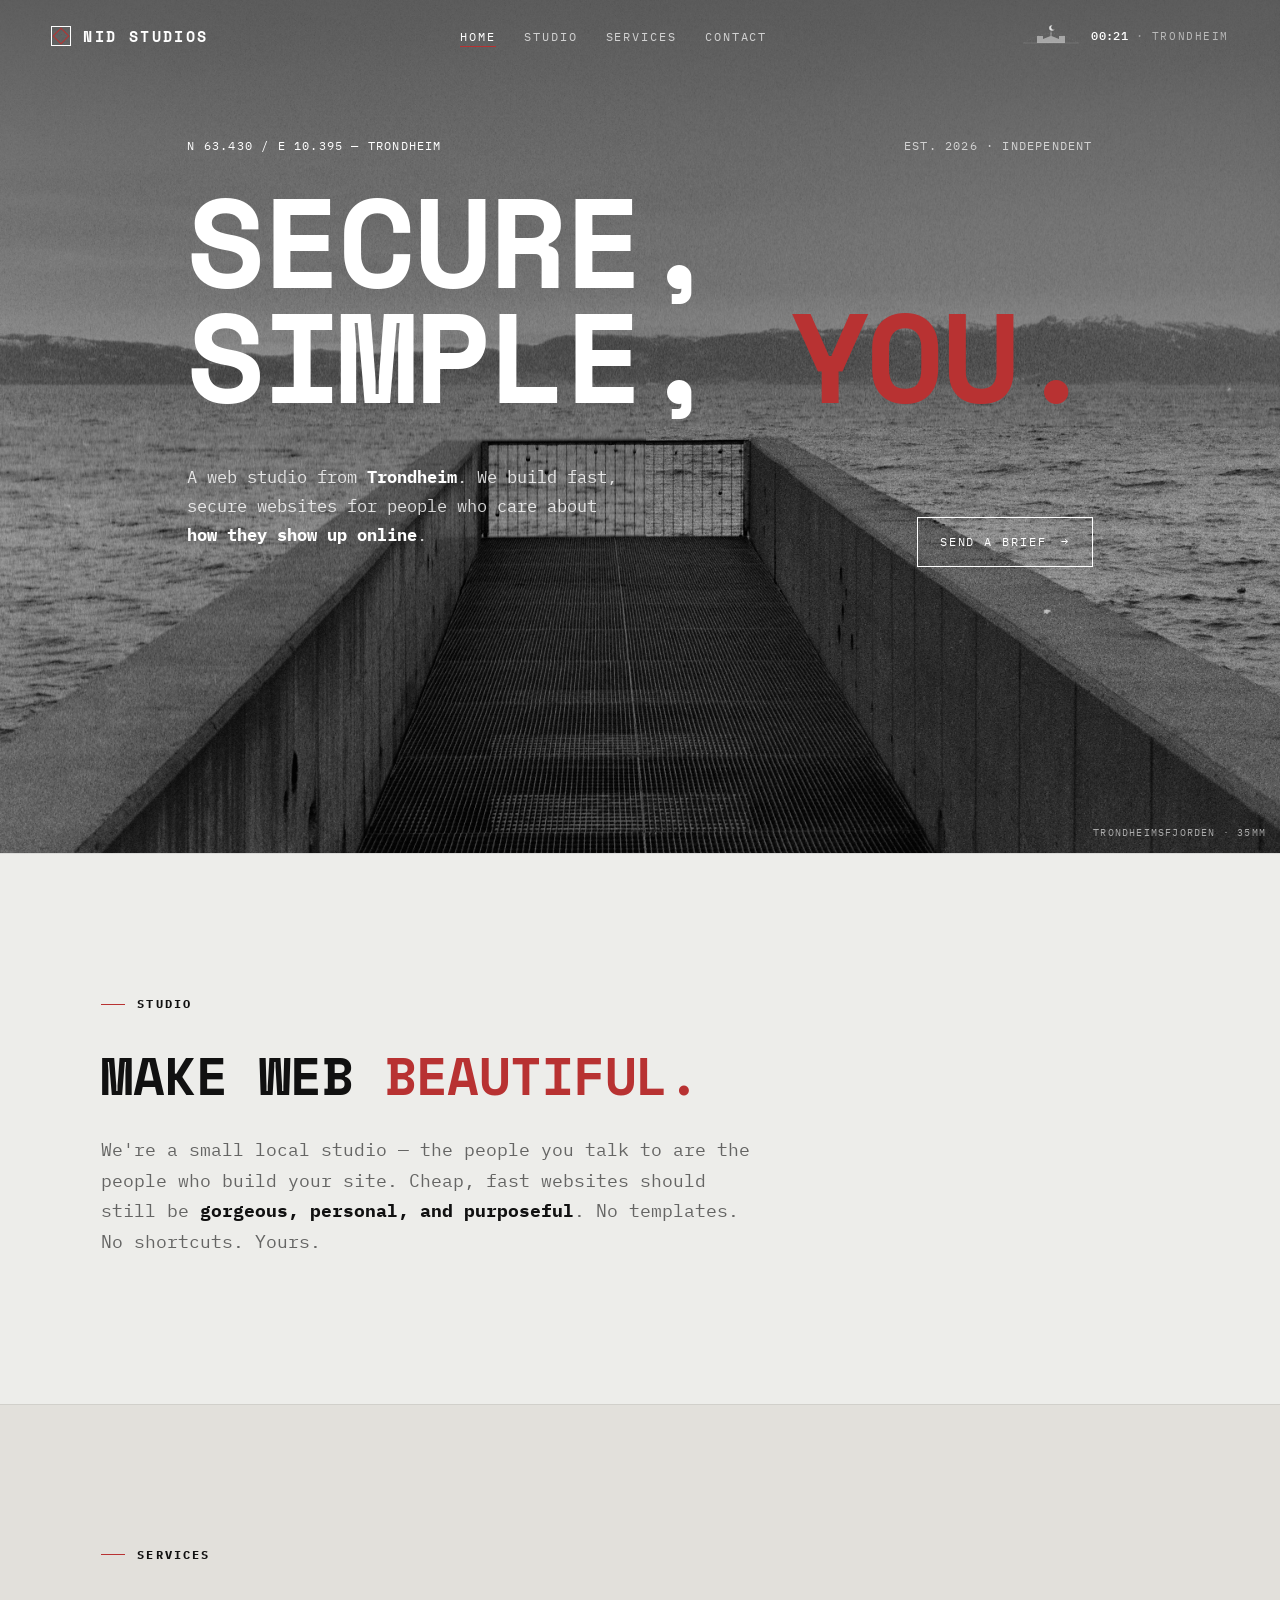
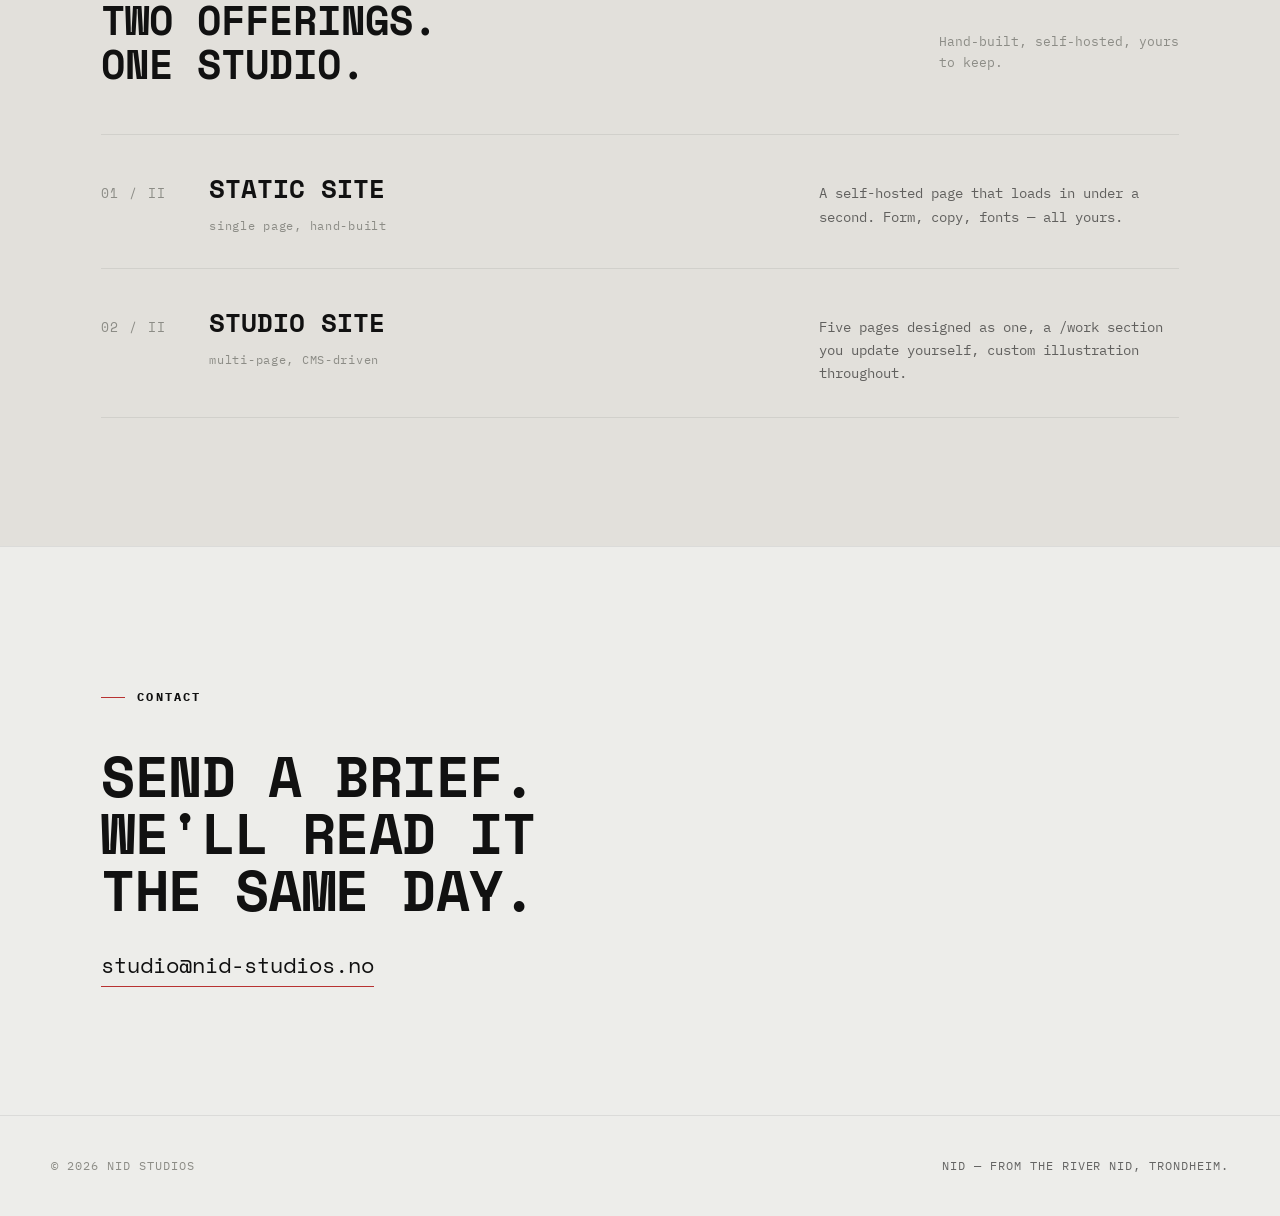
==== commit 4f4fc9f4: "fix: restore hero clock under CSP, fix email link The Trondheim sun/moon + Nidarosdomen clock disapp" ====
--- a/index.html
+++ b/index.html
@@ -113,75 +113,12 @@
     <div class="shell cta">
       <p class="label">Contact</p>
       <h2>Send a brief.<br>We'll read it<br>the same day.</h2>
-      <a href="/cdn-cgi/l/email-protection#afdcdbdacbc6c0efc1c6cb82dcdbdacbc6c0dc81c1c0" class="mail"><span class="__cf_email__" data-cfemail="a4d7d0d1c0cdcbe4cacdc089d7d0d1c0cdcbd78acacb">[email&#160;protected]</span></a>
+      <a href="mailto:studio@nid-studios.no" class="mail">studio@nid-studios.no</a>
     </div>
   </section>
 </main>
 
-<script data-cfasync="false" src="/cdn-cgi/scripts/5c5dd728/cloudflare-static/email-decode.min.js"></script><script>
-(function(){
-  function trondheimContext(now){
-    now = now || new Date();
-    var fmt = function(opts){ return new Intl.DateTimeFormat('en-GB', Object.assign({timeZone:'Europe/Oslo', hour12:false}, opts)).format(now); };
-    var hh = parseInt(fmt({hour:'2-digit'}),10);
-    var mm = parseInt(fmt({minute:'2-digit'}),10);
-    var localHour = hh + mm/60;
-    var timeStr = String(hh).padStart(2,'0')+':'+String(mm).padStart(2,'0');
-    var yearStart = new Date(now.getFullYear(),0,0);
-    var dayOfYear = Math.floor((now - yearStart)/86400000);
-    var lat = 63.4*Math.PI/180;
-    var delta = 23.44*Math.PI/180*Math.sin(2*Math.PI*(dayOfYear-80)/365);
-    var cosH = -Math.tan(lat)*Math.tan(delta);
-    var sunrise, sunset, isDay, progress;
-    if(cosH>1){ sunrise=12; sunset=12; isDay=false; progress=(localHour<12?localHour+12:localHour-12)/24; }
-    else if(cosH<-1){ sunrise=0; sunset=24; isDay=true; progress=localHour/24; }
-    else {
-      var halfDay = Math.acos(cosH)*12/Math.PI;
-      sunrise = 12-halfDay; sunset = 12+halfDay;
-      isDay = localHour>=sunrise && localHour<=sunset;
-      if(isDay){ progress=(localHour-sunrise)/(sunset-sunrise); }
-      else { var nightLen=24-(sunset-sunrise); var ne=(localHour>sunset)?(localHour-sunset):(localHour+(24-sunset)); progress=ne/nightLen; }
-    }
-    return {timeStr:timeStr, isDay:isDay, progress:progress};
-  }
-  var SVGNS='http://www.w3.org/2000/svg';
-  function el(name,attrs){ var e=document.createElementNS(SVGNS,name); for(var k in attrs){ e.setAttribute(k,attrs[k]); } return e; }
-  function render(){
-    var host = document.getElementById('clock');
-    if(!host) return;
-    var ctx = trondheimContext();
-    var W=64,H=22,pad=5, horizonY=H-4, peakY=3;
-    var x = pad + ctx.progress*(W-2*pad);
-    var y = horizonY - (horizonY-peakY)*Math.sin(Math.PI*ctx.progress);
-    host.innerHTML='';
-    var svg = el('svg',{'class':'clock-arc',viewBox:'0 0 '+W+' '+H,width:W,height:H,'aria-hidden':'true'});
-    svg.appendChild(el('line',{x1:pad-1,y1:horizonY,x2:W-pad+1,y2:horizonY,stroke:'currentColor','stroke-width':'0.5',opacity:'0.28'}));
-    svg.appendChild(el('path',{d:'M '+pad+' '+horizonY+' Q '+(W/2)+' '+(peakY-4)+' '+(W-pad)+' '+horizonY,fill:'none',stroke:'currentColor','stroke-width':'0.4','stroke-dasharray':'1.2 2',opacity:'0.22'}));
-    svg.appendChild(el('path',{'class':'clock-cathedral',d:'M 18 18 L 18 11 L 24 11 L 24 14 L 31.5 11 L 31.5 8 L 32 5 L 32.5 8 L 32.5 11 L 40 14 L 40 11 L 46 11 L 46 18 Z',fill:'currentColor',opacity:'0.55'}));
-    if(ctx.isDay){
-      var g = el('g',{'class':'clock-sun'});
-      [0,45,90,135].forEach(function(a){
-        g.appendChild(el('line',{x1:x-5,y1:y,x2:x+5,y2:y,transform:'rotate('+a+' '+x+' '+y+')',stroke:'var(--accent)','stroke-width':'0.55','stroke-linecap':'round',opacity:'0.55'}));
-      });
-      g.appendChild(el('circle',{cx:x,cy:y,r:'2.6',fill:'var(--accent)'}));
-      svg.appendChild(g);
-    } else {
-      var defs = el('defs',{});
-      var mask = el('mask',{id:'clock-crescent'});
-      mask.appendChild(el('rect',{width:W,height:H,fill:'white'}));
-      mask.appendChild(el('circle',{cx:x+1.8,cy:y-0.7,r:'2.5',fill:'black'}));
-      defs.appendChild(mask); svg.appendChild(defs);
-      svg.appendChild(el('circle',{cx:x,cy:y,r:'2.8',fill:'currentColor',mask:'url(#clock-crescent)'}));
-    }
-    host.appendChild(svg);
-    var t=document.createElement('span'); t.className='clock-time'; t.textContent=ctx.timeStr; host.appendChild(t);
-    var s=document.createElement('span'); s.className='clock-sep'; s.textContent='·'; host.appendChild(s);
-    var l=document.createElement('span'); l.className='clock-loc'; l.textContent='Trondheim'; host.appendChild(l);
-  }
-  render();
-  setInterval(render, 30000);
-})();
-</script>
+<script src="clock.js" defer></script>
 
 <footer class="foot">
   <span>© 2026 NID Studios</span>
--- a/base.css
+++ b/base.css
@@ -199,4 +199,12 @@
 .photo-hero .btn::before{background:#fff;}
 .photo-hero .btn:hover{color:#111;}
 .photo-hero .cap{position:absolute; right:14px; bottom:12px; z-index:2; font-size:10px; letter-spacing:.12em; text-transform:uppercase; color:rgba(255,255,255,.6);}
+
+/* Trondheim clock (sun/moon arc + Nidarosdomen), upper-right of hero nav */
+.clock{display:flex; align-items:center; gap:8px; color:rgba(255,255,255,.82); font-family:var(--f-body); font-size:12px; letter-spacing:.04em;}
+.clock-arc{display:block; flex:none;}
+.clock-time{font-weight:500; color:#fff;}
+.clock-sep{opacity:.5;}
+.clock-loc{opacity:.7; text-transform:uppercase; letter-spacing:.14em; font-size:11px;}
+@media(max-width:560px){ .clock-loc,.clock-sep{display:none;} }
 @media(max-width:820px){ .hero-nav .nav-links{display:none;} }
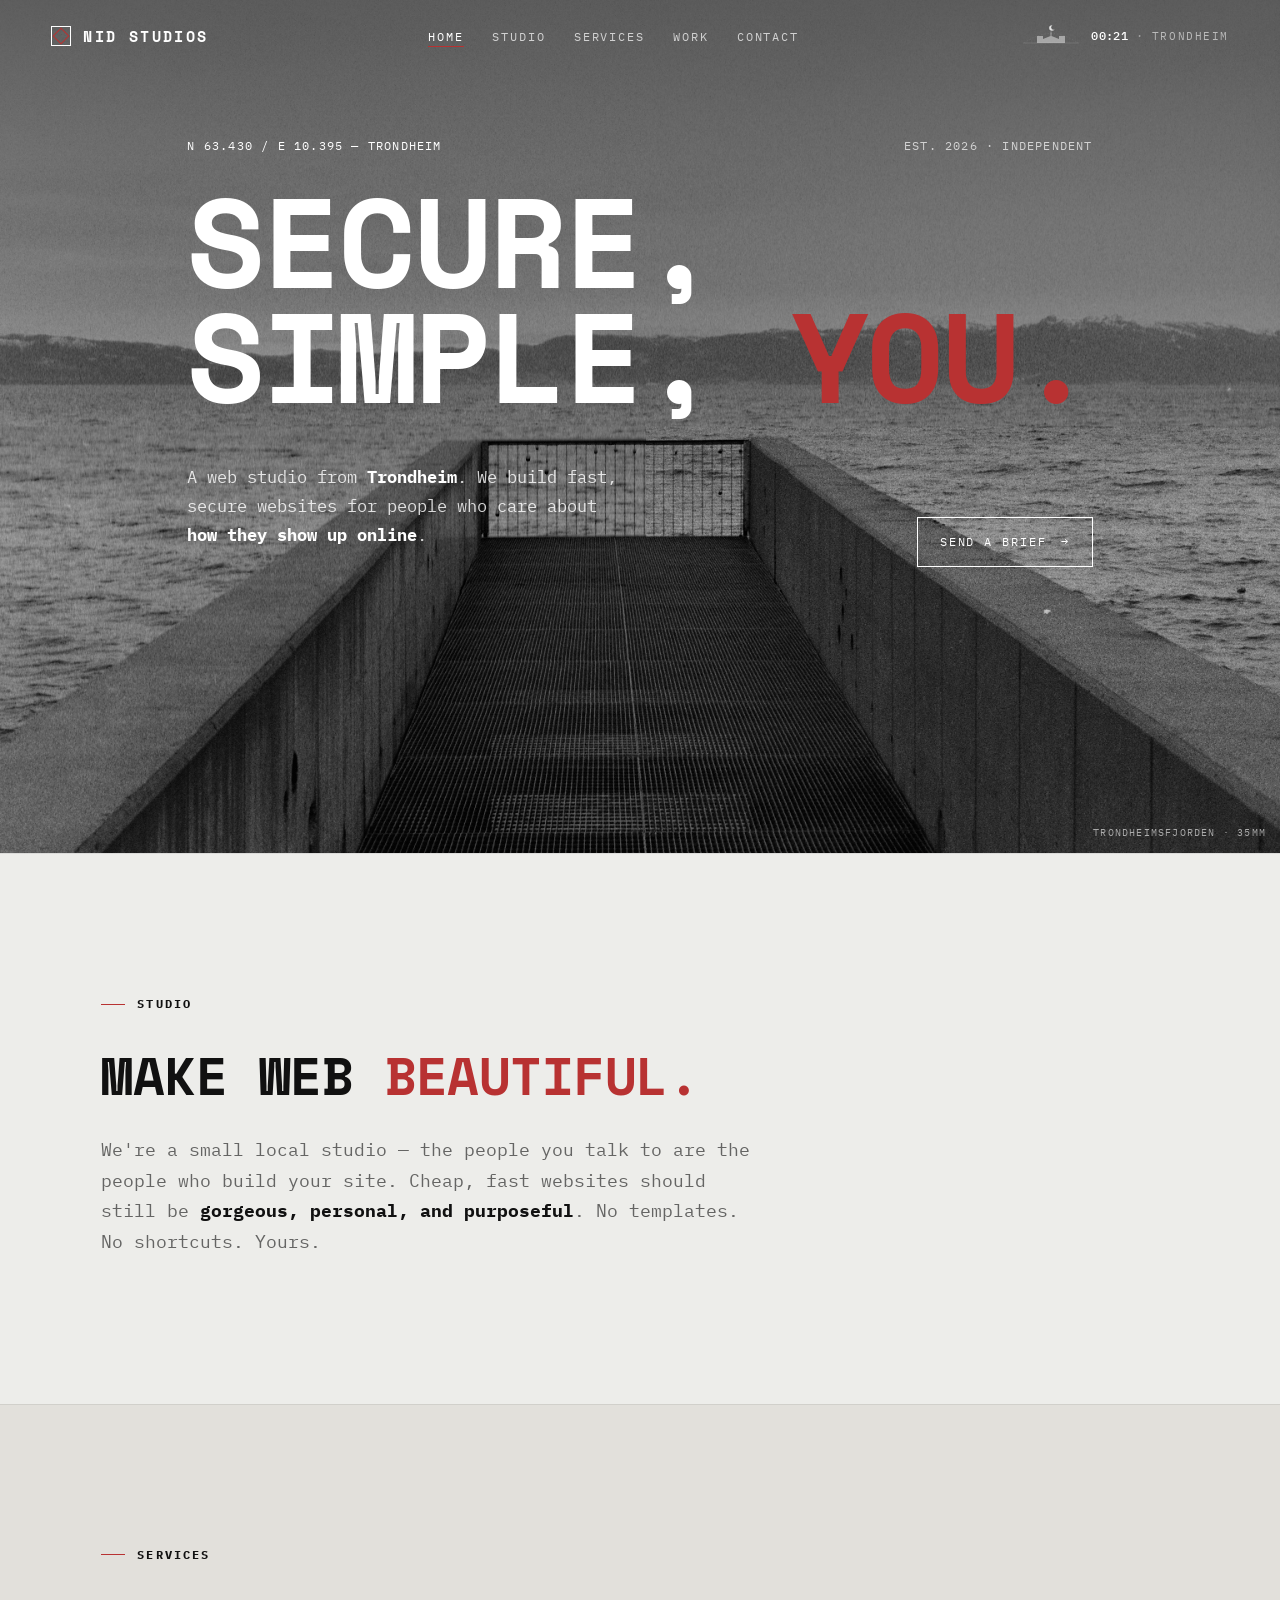
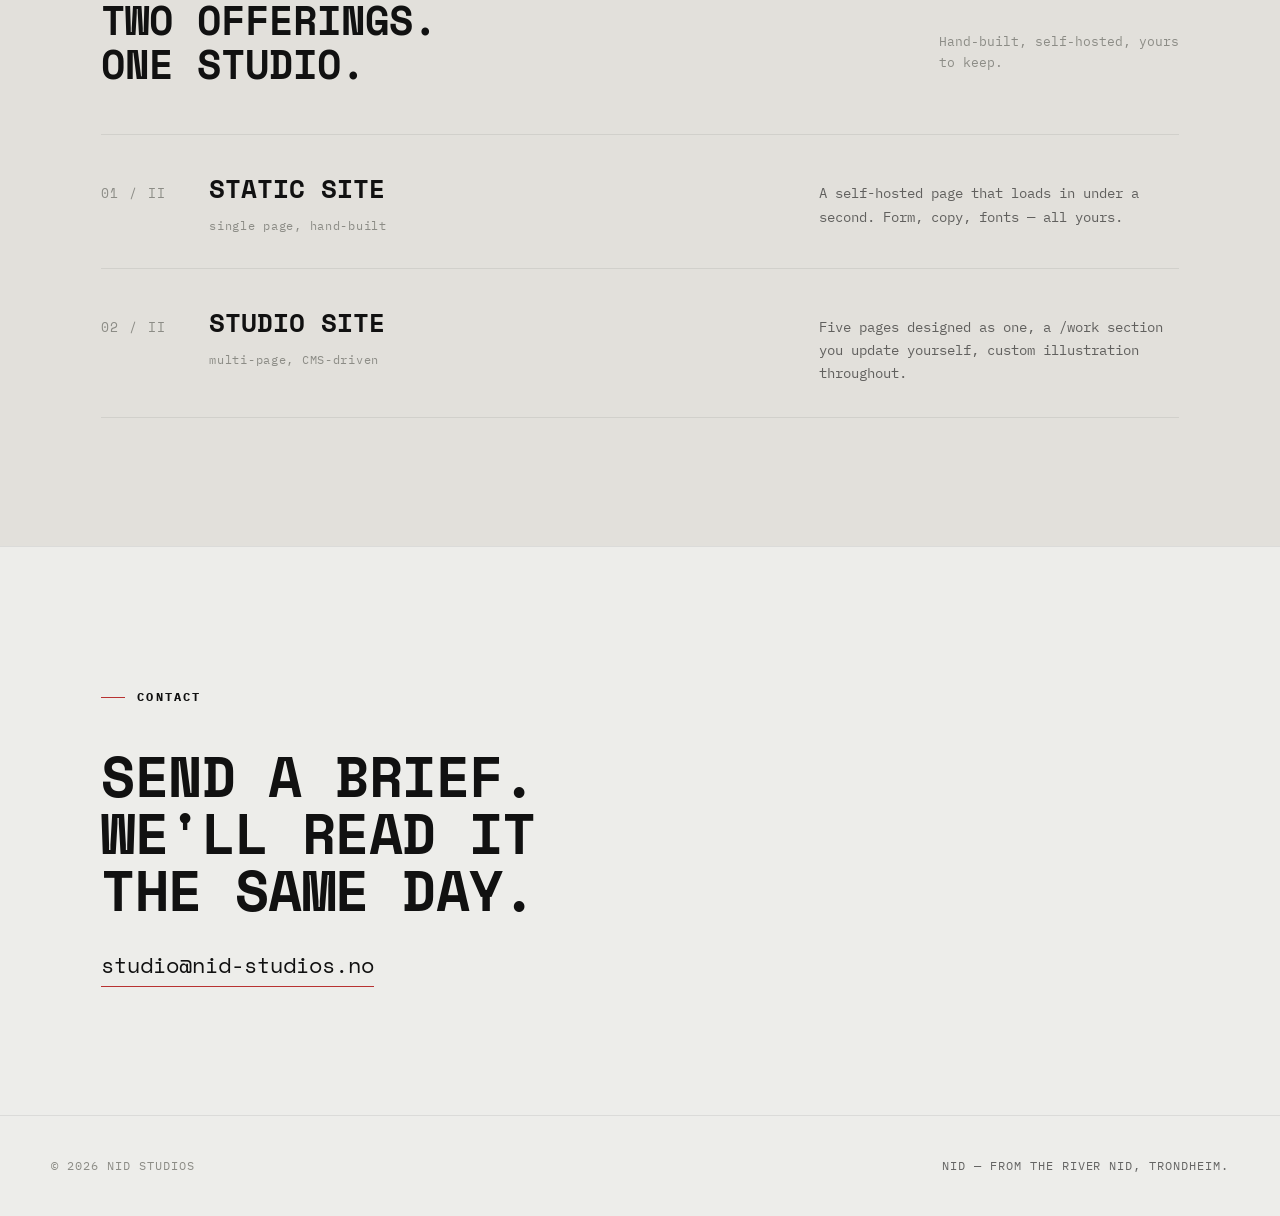
==== commit e9f5a1ab: "feat: rebuild Work page in clean design, feature Gurman + KSLART - Rebuild work.html in the new base" ====
--- a/index.html
+++ b/index.html
@@ -58,6 +58,7 @@
         <li><a href="#" aria-current="page">Home</a></li>
         <li><a href="#philosophy">Studio</a></li>
         <li><a href="#services">Services</a></li>
+        <li><a href="/work.html">Work</a></li>
         <li><a href="#contact">Contact</a></li>
       </ul>
       <div class="clock" id="clock" title="Trondheim" aria-label="Current time in Trondheim"></div>
--- a/base.css
+++ b/base.css
@@ -206,5 +206,35 @@
 .clock-time{font-weight:500; color:#fff;}
 .clock-sep{opacity:.5;}
 .clock-loc{opacity:.7; text-transform:uppercase; letter-spacing:.14em; font-size:11px;}
+/* dark-on-light variant when the clock sits in the standard sticky nav */
+.nav .clock{color:var(--fg-soft);}
+.nav .clock-time{color:var(--fg);}
 @media(max-width:560px){ .clock-loc,.clock-sep{display:none;} }
 @media(max-width:820px){ .hero-nav .nav-links{display:none;} }
+
+/* ── WORK / PROJECTS PAGE ────────────────────────── */
+.work-masthead{padding:clamp(88px,15vh,168px) 0 clamp(40px,6vw,72px); border-bottom:1px solid var(--rule);}
+.work-masthead .metastrip{margin-top:26px; color:var(--meta);}
+.work-masthead h1{margin-top:22px; font-size:clamp(48px,9vw,118px); line-height:.92; letter-spacing:-.02em; text-transform:uppercase;}
+.work-masthead h1 em{font-style:normal; color:var(--accent);}
+
+.proj-list{display:grid; gap:0; border-top:1px solid var(--rule-strong);}
+.proj{
+  display:grid; grid-template-columns:90px 1fr minmax(0,44ch) auto; gap:32px; align-items:start;
+  padding:44px 0; border-bottom:1px solid var(--rule);
+  transition:padding-left var(--ease) .3s, background var(--ease) .3s;
+}
+a.proj:hover{padding-left:14px;}
+.proj-num{font-family:var(--f-display); font-size:13px; letter-spacing:.1em; color:var(--meta); padding-top:8px;}
+.proj-name{font-family:var(--f-display); font-weight:700; font-size:clamp(28px,4.4vw,52px); line-height:1; text-transform:uppercase;}
+.proj-meta{margin-top:16px; display:flex; gap:10px; flex-wrap:wrap; font-size:12px; letter-spacing:.1em; text-transform:uppercase; color:var(--meta);}
+.proj-meta .dot{opacity:.5;}
+.proj-desc{font-size:14px; line-height:1.7; color:var(--fg-soft);}
+.proj-tag{display:inline-block; margin-top:18px; font-size:11px; letter-spacing:.14em; text-transform:uppercase; color:var(--fg); border:1px solid var(--rule-strong); padding:5px 11px;}
+.proj-arr{font-family:var(--f-display); font-size:22px; color:var(--accent); padding-top:6px; transition:transform var(--ease) .3s;}
+a.proj:hover .proj-arr{transform:translate(6px,-6px);}
+@media(max-width:860px){
+  .proj{grid-template-columns:1fr; gap:14px; padding:36px 0;}
+  .proj-num{padding-top:0;}
+  .proj-arr{display:none;}
+}
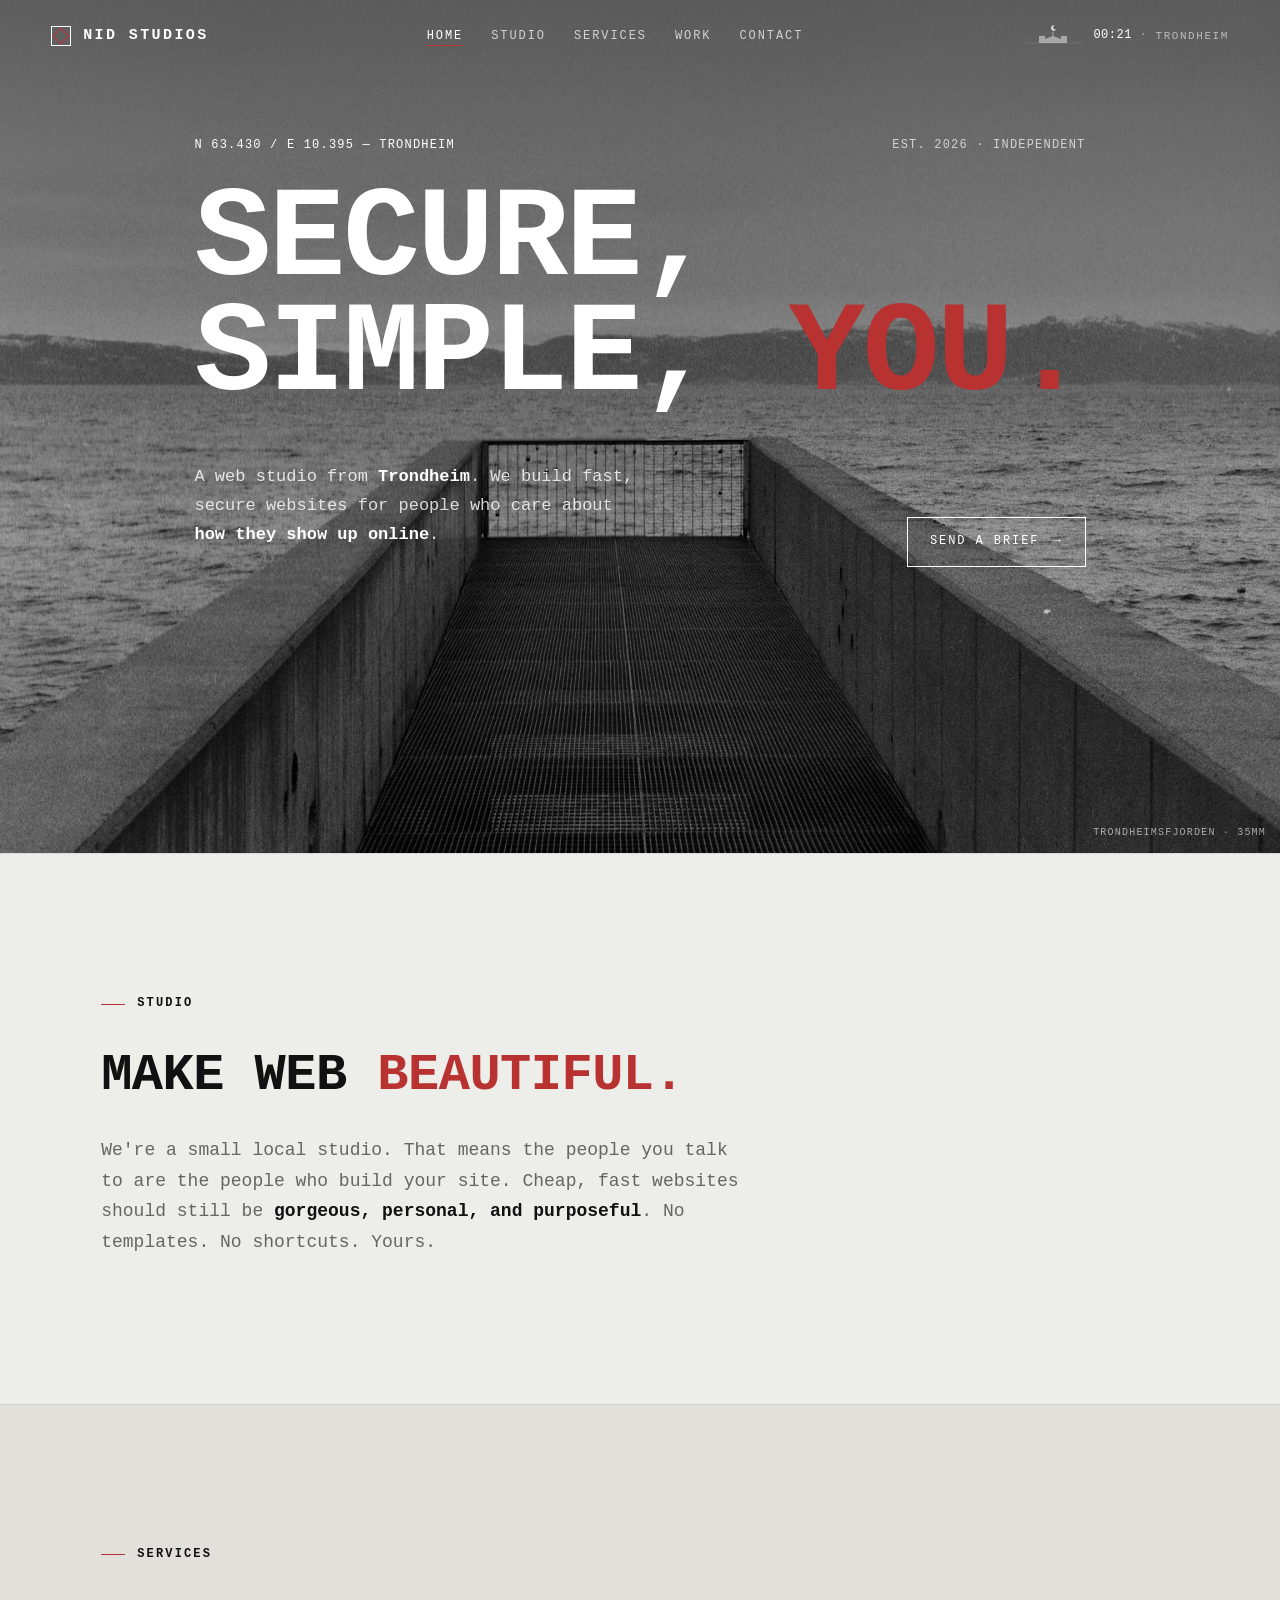
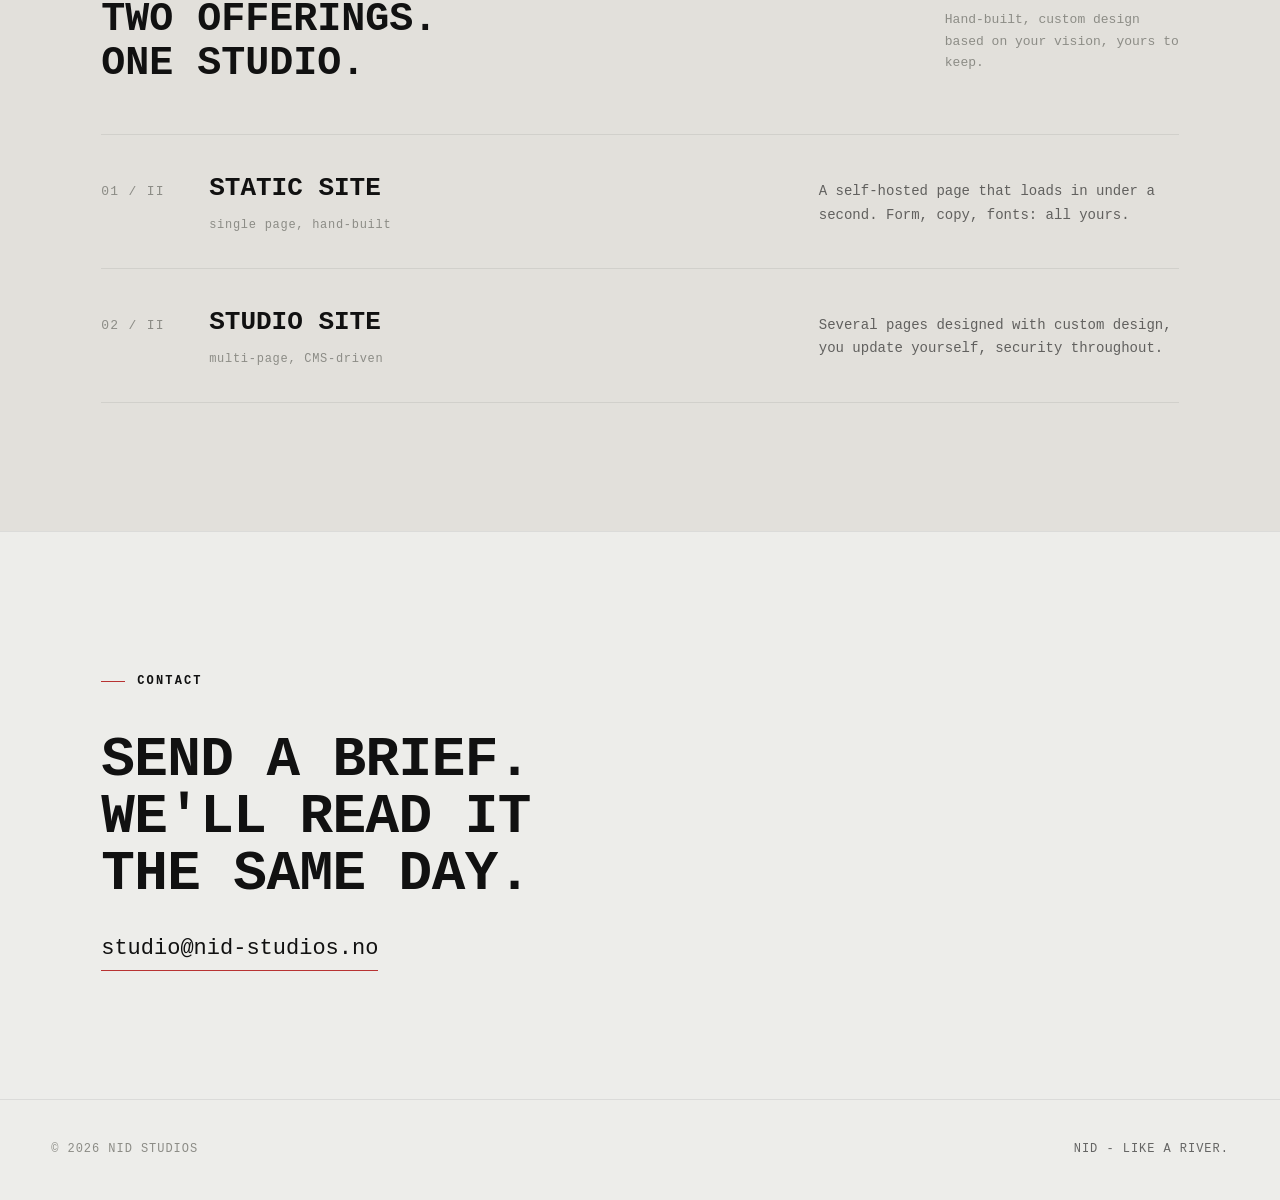
==== commit 935d29d3: "feat: semantic markup, real contact email, GDPR notice, security setup - Replace presentational <div" ====
--- a/index.html
+++ b/index.html
@@ -5,9 +5,6 @@
 <meta name="viewport" content="width=device-width, initial-scale=1">
 <title>NID Studios — Secure, simple, you.</title>
 <link rel="icon" type="image/svg+xml" href="assets/favicon.svg">
-<link rel="preconnect" href="https://fonts.googleapis.com">
-<link rel="preconnect" href="https://fonts.gstatic.com" crossorigin>
-<link rel="stylesheet" href="https://fonts.googleapis.com/css2?family=IBM+Plex+Mono:wght@300;400;500&family=Space+Mono:wght@400;700&display=swap">
 <link rel="stylesheet" href="base.css">
 <style>
   .photo-hero{position:relative; aspect-ratio:3/2; min-height:560px; display:flex; flex-direction:column; color:#F4F3F0; overflow:hidden;}
@@ -43,6 +40,12 @@
   .clock-loc{opacity:.7; text-transform:uppercase; letter-spacing:.14em; font-size:11px;}
   @media(max-width:560px){ .clock-loc,.clock-sep{display:none;} }
   @media(max-width:820px){ .hero-nav .nav-links{display:none;} }
+  @media(max-width:560px){
+    .photo-hero{aspect-ratio:auto; min-height:auto;}
+    .photo-hero h1{font-size:clamp(44px,12vw,64px);}
+    .photo-hero .inner{margin-top:clamp(20px,5vh,40px);}
+    .photo-hero .hero-foot{margin-top:24px;}
+  }
 </style>
 </head>
 <body>
@@ -82,31 +85,31 @@
     <div class="shell">
       <p class="label">Studio</p>
       <h2 style="margin-top:22px;">Make web <em>beautiful.</em></h2>
-      <p class="philo-body">We're a small local studio — the people you talk to are the people who build your site. Cheap, fast websites should still be <b>gorgeous, personal, and purposeful</b>. No templates. No shortcuts. Yours.</p>
+      <p class="philo-body">We're a small local studio. That means the people you talk to are the people who build your site. Cheap, fast websites should still be <b>gorgeous, personal, and purposeful</b>. No templates. No shortcuts. Yours.</p>
     </div>
   </section>
 
   <section class="section alt" id="services">
     <div class="shell">
       <div class="svc-head">
-        <div>
+        <hgroup>
           <p class="label">Services</p>
           <h2 style="margin-top:22px;">Two offerings.<br>One studio.</h2>
-        </div>
-        <p class="meta" style="font-size:13px; max-width:30ch;">Hand-built, self-hosted, yours to keep.</p>
+        </hgroup>
+        <p class="meta" style="font-size:13px; max-width:30ch;">Hand-built, custom design based on your vision, yours to keep.</p>
       </div>
-      <div class="svc-list">
-        <div class="svc-row">
+      <ul class="svc-list">
+        <li class="svc-row">
           <span class="svc-num">01 / II</span>
           <span class="svc-name">Static Site<span class="sub">single page, hand-built</span></span>
-          <span class="svc-desc">A self-hosted page that loads in under a second. Form, copy, fonts — all yours.</span>
-        </div>
-        <div class="svc-row">
+          <span class="svc-desc">A self-hosted page that loads in under a second. Form, copy, fonts: all yours.</span>
+        </li>
+        <li class="svc-row">
           <span class="svc-num">02 / II</span>
           <span class="svc-name">Studio Site<span class="sub">multi-page, CMS-driven</span></span>
-          <span class="svc-desc">Five pages designed as one, a /work section you update yourself, custom illustration throughout.</span>
-        </div>
-      </div>
+          <span class="svc-desc">Several pages designed with custom design, you update yourself, security throughout.</span>
+        </li>
+      </ul>
     </div>
   </section>
 
@@ -114,7 +117,7 @@
     <div class="shell cta">
       <p class="label">Contact</p>
       <h2>Send a brief.<br>We'll read it<br>the same day.</h2>
-      <a href="mailto:studio@nid-studios.no" class="mail">studio@nid-studios.no</a>
+      <a href="mailto:knusmumrikken@proton.no" class="mail">studio@nid-studios.no</a>
     </div>
   </section>
 </main>
@@ -123,7 +126,7 @@
 
 <footer class="foot">
   <span>© 2026 NID Studios</span>
-  <span class="river">NID — from the river Nid, Trondheim.</span>
+  <span class="river">NID - like a river.</span>
 </footer>
 
 </body>
--- a/base.css
+++ b/base.css
@@ -135,7 +135,7 @@
 .svc-head{display:flex; justify-content:space-between; align-items:flex-end; gap:24px; flex-wrap:wrap; margin-bottom:48px;}
 .svc-head h2{font-size:clamp(26px,3.6vw,40px); line-height:1.1; text-transform:uppercase;}
 .svc-head .meta{font-size:13px; max-width:30ch;}
-.svc-list{display:grid; gap:0;}
+.svc-list{display:grid; gap:0; list-style:none; margin:0; padding:0;}
 .svc-row{
   display:grid; grid-template-columns:80px 1fr minmax(0,40ch); gap:28px; align-items:baseline;
   padding:32px 0; border-top:1px solid var(--rule);
@@ -211,6 +211,12 @@
 .nav .clock-time{color:var(--fg);}
 @media(max-width:560px){ .clock-loc,.clock-sep{display:none;} }
 @media(max-width:820px){ .hero-nav .nav-links{display:none;} }
+@media(max-width:560px){
+  .photo-hero{aspect-ratio:auto; min-height:auto;}
+  .photo-hero h1{font-size:clamp(44px,12vw,64px);}
+  .photo-hero .inner{margin-top:clamp(20px,5vh,40px);}
+  .photo-hero .hero-foot{margin-top:24px;}
+}
 
 /* ── WORK / PROJECTS PAGE ────────────────────────── */
 .work-masthead{padding:clamp(88px,15vh,168px) 0 clamp(40px,6vw,72px); border-bottom:1px solid var(--rule);}
@@ -218,7 +224,7 @@
 .work-masthead h1{margin-top:22px; font-size:clamp(48px,9vw,118px); line-height:.92; letter-spacing:-.02em; text-transform:uppercase;}
 .work-masthead h1 em{font-style:normal; color:var(--accent);}
 
-.proj-list{display:grid; gap:0; border-top:1px solid var(--rule-strong);}
+.proj-list{display:grid; gap:0; list-style:none; margin:0; padding:0; border-top:1px solid var(--rule-strong);}
 .proj{
   display:grid; grid-template-columns:90px 1fr minmax(0,44ch) auto; gap:32px; align-items:start;
   padding:44px 0; border-bottom:1px solid var(--rule);
@@ -227,7 +233,7 @@
 a.proj:hover{padding-left:14px;}
 .proj-num{font-family:var(--f-display); font-size:13px; letter-spacing:.1em; color:var(--meta); padding-top:8px;}
 .proj-name{font-family:var(--f-display); font-weight:700; font-size:clamp(28px,4.4vw,52px); line-height:1; text-transform:uppercase;}
-.proj-meta{margin-top:16px; display:flex; gap:10px; flex-wrap:wrap; font-size:12px; letter-spacing:.1em; text-transform:uppercase; color:var(--meta);}
+.proj-meta{margin:16px 0 0; display:flex; gap:10px; flex-wrap:wrap; font-size:12px; letter-spacing:.1em; text-transform:uppercase; color:var(--meta);}
 .proj-meta .dot{opacity:.5;}
 .proj-desc{font-size:14px; line-height:1.7; color:var(--fg-soft);}
 .proj-tag{display:inline-block; margin-top:18px; font-size:11px; letter-spacing:.14em; text-transform:uppercase; color:var(--fg); border:1px solid var(--rule-strong); padding:5px 11px;}
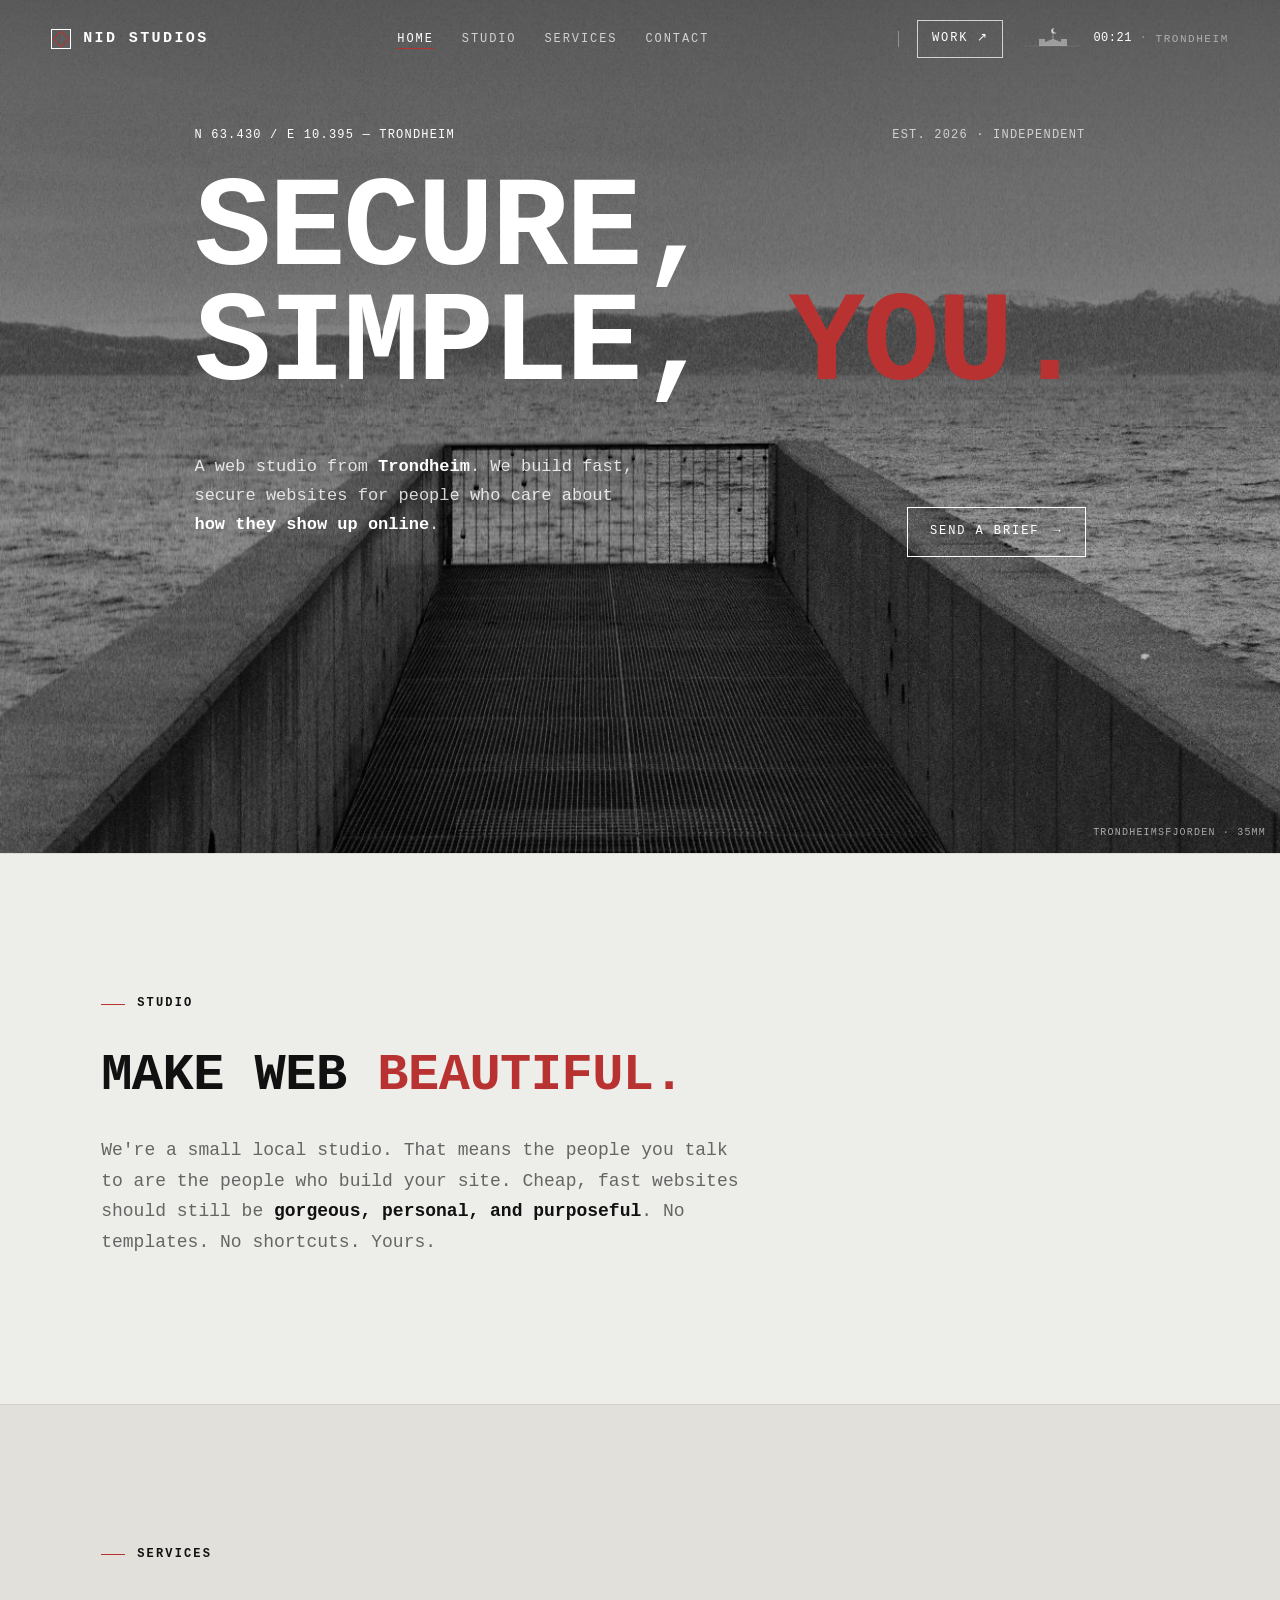
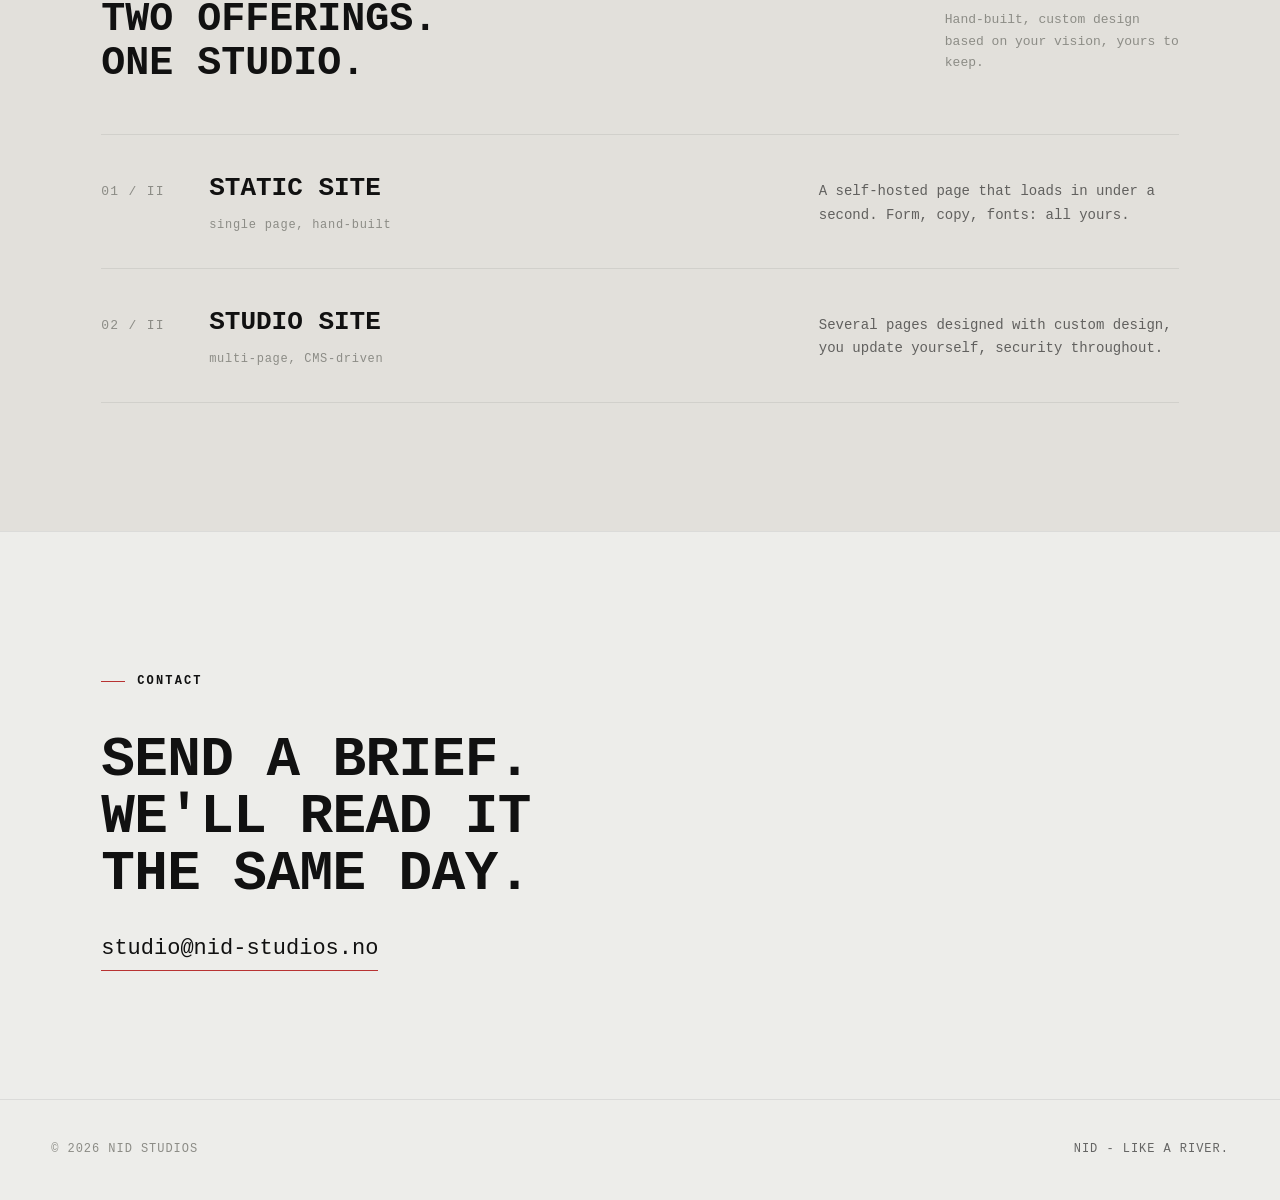
==== commit 5a3330cf: "feat: unify nav into one fixed two-state sticky topbar site-wide Replace the three divergent nav pat" ====
--- a/index.html
+++ b/index.html
@@ -6,66 +6,29 @@
 <title>NID Studios — Secure, simple, you.</title>
 <link rel="icon" type="image/svg+xml" href="assets/favicon.svg">
 <link rel="stylesheet" href="base.css">
-<style>
-  .photo-hero{position:relative; aspect-ratio:3/2; min-height:560px; display:flex; flex-direction:column; color:#F4F3F0; overflow:hidden;}
-  .photo-hero .bg img{width:100%; height:100%; object-fit:cover; object-position:center; filter:grayscale(1) contrast(1.04) brightness(.92);}
-  .photo-hero .bg{position:absolute; inset:0;}
-  .photo-hero .scrim{position:absolute; inset:0;
-    background:linear-gradient(180deg, rgba(10,10,10,.62) 0%, rgba(10,10,10,.42) 34%, rgba(10,10,10,.10) 62%, rgba(10,10,10,.30) 100%);}
-  /* hero nav (over photo) */
-  .hero-nav{position:relative; z-index:2; display:flex; align-items:center; justify-content:space-between; padding:24px var(--gutter);}
-  .hero-nav .wm{color:#fff;}
-  .hero-nav .brand-mark::before{border-color:#fff;}
-  .hero-nav .brand-mark::after{border-color:var(--accent);}
-  .hero-nav .nav-links a{color:rgba(255,255,255,.72);}
-  .hero-nav .nav-links a:hover{color:#fff;}
-  .hero-nav .nav-place{color:rgba(255,255,255,.6);}
-  .photo-hero .inner{position:relative; z-index:2; margin-top:clamp(32px,7vh,84px); padding-bottom:clamp(40px,6vw,72px);}
-  .photo-hero .metastrip{color:rgba(255,255,255,.7); margin-bottom:26px;}
-  .photo-hero .metastrip .accent{color:#fff;}
-  .photo-hero h1{font-size:clamp(52px,10vw,132px); line-height:.9; letter-spacing:-.02em; text-transform:uppercase; color:#fff;}
-  .photo-hero h1 em{font-style:normal; color:var(--accent);}
-  .photo-hero .hero-foot{display:flex; justify-content:space-between; align-items:flex-end; gap:32px; flex-wrap:wrap; margin-top:34px;}
-  .photo-hero .hero-tag{max-width:44ch; color:rgba(255,255,255,.82); font-size:clamp(15px,1.5vw,17px); line-height:1.7;}
-  .photo-hero .hero-tag b{color:#fff;}
-  .photo-hero .btn{border-color:#fff; color:#fff;}
-  .photo-hero .btn::before{background:#fff;}
-  .photo-hero .btn:hover{color:#111;}
-  .photo-hero .cap{position:absolute; right:14px; bottom:12px; z-index:2; font-size:10px; letter-spacing:.12em; text-transform:uppercase; color:rgba(255,255,255,.6);}
-  /* Trondheim clock (sun/moon arc + Nidarosdomen) */
-  .clock{display:flex; align-items:center; gap:8px; color:rgba(255,255,255,.82); font-family:var(--f-mono); font-size:12px; letter-spacing:.04em;}
-  .clock-arc{display:block; flex:none;}
-  .clock-time{font-weight:500; color:#fff;}
-  .clock-sep{opacity:.5;}
-  .clock-loc{opacity:.7; text-transform:uppercase; letter-spacing:.14em; font-size:11px;}
-  @media(max-width:560px){ .clock-loc,.clock-sep{display:none;} }
-  @media(max-width:820px){ .hero-nav .nav-links{display:none;} }
-  @media(max-width:560px){
-    .photo-hero{aspect-ratio:auto; min-height:auto;}
-    .photo-hero h1{font-size:clamp(44px,12vw,64px);}
-    .photo-hero .inner{margin-top:clamp(20px,5vh,40px);}
-    .photo-hero .hero-foot{margin-top:24px;}
-  }
-</style>
 </head>
 <body>
 
-<main>
+<nav class="topbar over-hero" id="topbar" aria-label="Main">
+  <a class="brand" href="#top"><span class="brand-mark" aria-hidden="true"></span><span class="wm">NID Studios</span></a>
+  <ul class="nav-links" role="list">
+    <li><a href="#top" aria-current="page">Home</a></li>
+    <li><a href="#philosophy">Studio</a></li>
+    <li><a href="#services">Services</a></li>
+    <li><a href="#contact">Contact</a></li>
+  </ul>
+  <div class="nav-end">
+    <span class="nav-div" aria-hidden="true"></span>
+    <a class="work-link" href="/work.html">Work <span class="arr" aria-hidden="true">↗</span></a>
+    <div class="clock" id="clock" title="Trondheim" aria-label="Current time in Trondheim"></div>
+  </div>
+  <span class="scroll-progress" id="progress" aria-hidden="true"></span>
+</nav>
+
+<main id="top">
   <header class="photo-hero">
-    <div class="bg"><img src="assets/pier-fjord.jpg" alt="Concrete pier reaching out into the Trondheim fjord under an overcast sky."></div>
+    <div class="bg" data-parallax><img src="assets/pier-fjord.jpg" alt="Concrete pier reaching out into the Trondheim fjord under an overcast sky."></div>
     <div class="scrim"></div>
-
-    <nav class="hero-nav" aria-label="Main">
-      <a class="brand" href="#"><span class="brand-mark" aria-hidden="true"></span><span class="wm">NID Studios</span></a>
-      <ul class="nav-links" role="list">
-        <li><a href="#" aria-current="page">Home</a></li>
-        <li><a href="#philosophy">Studio</a></li>
-        <li><a href="#services">Services</a></li>
-        <li><a href="/work.html">Work</a></li>
-        <li><a href="#contact">Contact</a></li>
-      </ul>
-      <div class="clock" id="clock" title="Trondheim" aria-label="Current time in Trondheim"></div>
-    </nav>
 
     <div class="shell inner">
       <div class="metastrip">
@@ -123,6 +86,7 @@
 </main>
 
 <script src="clock.js" defer></script>
+<script src="nav.js" defer></script>
 
 <footer class="foot">
   <span>© 2026 NID Studios</span>
--- a/base.css
+++ b/base.css
@@ -64,30 +64,72 @@
 .accent{color:var(--accent);}
 .meta{color:var(--meta);}
 
-/* ── NAV ─────────────────────────────────────────── */
-.nav{
-  position:sticky; top:0; z-index:20;
-  display:flex; align-items:center; justify-content:space-between;
-  padding:20px var(--gutter);
-  background:color-mix(in srgb, var(--bg) 80%, transparent);
-  backdrop-filter:blur(12px);
-  border-bottom:1px solid var(--rule);
-}
+/* ── TOPBAR (shared sticky bar) ───────────────────── */
+.topbar{
+  --nav-fg:var(--fg); --nav-soft:var(--fg-soft);
+  position:fixed; top:0; left:0; right:0; z-index:50;
+  display:flex; align-items:center; justify-content:space-between; gap:24px;
+  padding:20px var(--gutter); color:var(--nav-fg);
+  background:transparent; border-bottom:1px solid transparent;
+  transition:background .45s var(--ease), border-color .45s var(--ease), color .45s var(--ease), padding .45s var(--ease);
+}
+/* white palette while floating over a dark hero */
+.topbar.over-hero{ --nav-fg:#fff; --nav-soft:rgba(255,255,255,.72); }
+/* frosted palette once scrolled (wins over .over-hero) */
+.topbar.solid{
+  --nav-fg:var(--fg); --nav-soft:var(--fg-soft);
+  padding:12px var(--gutter);
+  background:color-mix(in srgb, var(--bg) 84%, transparent);
+  -webkit-backdrop-filter:blur(14px); backdrop-filter:blur(14px);
+  border-bottom-color:var(--rule);
+}
+
 .brand{display:flex; align-items:center; gap:12px;}
 .brand-mark{width:20px; height:20px; position:relative; flex:none;}
 .brand-mark::before,.brand-mark::after{content:""; position:absolute; inset:0; border:1.5px solid var(--fg);}
 .brand-mark::after{inset:4px; transform:rotate(45deg); border-color:var(--accent);}
 .wm{font-family:var(--f-display); font-weight:700; font-size:15px; letter-spacing:.16em; text-transform:uppercase;}
+.topbar .wm{color:var(--nav-fg);}
+.topbar .brand-mark::before{border-color:var(--nav-fg);}
+.topbar .brand-mark::after{border-color:var(--accent);}
+
 .nav-links{display:flex; gap:28px; list-style:none; margin:0; padding:0;}
 .nav-links a{
-  font-size:12px; letter-spacing:.16em; text-transform:uppercase; color:var(--fg-soft);
-  padding-bottom:2px; border-bottom:1px solid transparent; transition:color var(--ease) .25s, border-color var(--ease) .25s;
-}
-.nav-links a:hover{color:var(--fg);}
-.nav-links a[aria-current="page"]{color:var(--fg); border-bottom-color:var(--accent);}
-.nav-place{font-size:12px; letter-spacing:.16em; text-transform:uppercase; color:var(--meta);}
-
-@media(max-width:820px){ .nav-links{display:none;} }
+  position:relative; font-size:12px; letter-spacing:.16em; text-transform:uppercase;
+  color:var(--nav-soft); padding-bottom:3px; transition:color var(--ease) .25s;
+}
+.nav-links a::after{
+  content:""; position:absolute; left:0; bottom:0; width:100%; height:1px;
+  background:var(--accent); transform:scaleX(0); transform-origin:0 50%;
+  transition:transform var(--ease) .25s;
+}
+.nav-links a:hover{color:var(--nav-fg);}
+.nav-links a:hover::after,.nav-links a[aria-current="page"]::after{transform:scaleX(1);}
+.nav-links a[aria-current="page"]{color:var(--nav-fg);}
+
+/* right cluster: divider · Work button · clock */
+.nav-end{display:flex; align-items:center; gap:18px;}
+.nav-div{width:1px; height:16px; background:currentColor; opacity:.32;}
+.work-link{
+  position:relative; isolation:isolate; overflow:hidden;
+  display:inline-flex; align-items:center; gap:8px;
+  font-size:12px; letter-spacing:.16em; text-transform:uppercase; color:var(--nav-fg);
+  padding:8px 14px; border:1px solid var(--nav-soft);
+  transition:color var(--ease) .28s, border-color var(--ease) .28s;
+}
+.work-link::before{content:""; position:absolute; inset:0; z-index:-1; background:var(--accent); transform:translateX(-101%); transition:transform var(--ease) .28s;}
+.work-link .arr{transition:transform var(--ease) .28s;}
+.work-link:hover{color:#fff; border-color:var(--accent);}
+.work-link:hover::before{transform:translateX(0);}
+.work-link:hover .arr{transform:translate(3px,-3px);}
+
+/* scroll-progress hairline pinned to the bar's bottom edge */
+.scroll-progress{
+  position:absolute; left:0; right:0; bottom:-1px; height:2px;
+  background:var(--accent); transform:scaleX(0); transform-origin:0 50%; pointer-events:none;
+}
+
+@media(max-width:820px){ .topbar .nav-links, .topbar .nav-div{display:none;} }
 
 /* ── BUTTON ──────────────────────────────────────── */
 .btn{
@@ -107,7 +149,7 @@
 .btn--accent:hover{color:var(--bg);}
 
 /* ── SECTIONS ────────────────────────────────────── */
-.section{padding:clamp(64px,11vw,128px) 0; border-top:1px solid var(--rule);}
+.section{padding:clamp(64px,11vw,128px) 0; border-top:1px solid var(--rule); scroll-margin-top:80px;}
 .section.alt{background:var(--surface);}
 .label{
   font-family:var(--f-body); font-size:12px; font-weight:700; letter-spacing:.18em;
@@ -175,19 +217,11 @@
 /* ── PHOTO HERO (landing) ────────────────────────── */
 .photo-hero{position:relative; aspect-ratio:3/2; min-height:560px; display:flex; flex-direction:column; color:#F4F3F0; overflow:hidden;}
 .photo-hero .bg img{width:100%; height:100%; object-fit:cover; object-position:center; filter:grayscale(1) contrast(1.04) brightness(.92);}
-.photo-hero .bg{position:absolute; inset:0;}
+/* extra top/bottom so nav.js parallax (translateY) never exposes an edge */
+.photo-hero .bg{position:absolute; left:0; right:0; top:-12%; height:124%; will-change:transform;}
 .photo-hero .scrim{position:absolute; inset:0;
   background:linear-gradient(180deg, rgba(10,10,10,.62) 0%, rgba(10,10,10,.42) 34%, rgba(10,10,10,.10) 62%, rgba(10,10,10,.30) 100%);}
-/* hero nav (over photo) */
-.hero-nav{position:relative; z-index:2; display:flex; align-items:center; justify-content:space-between; padding:24px var(--gutter);}
-.hero-nav .wm{color:#fff;}
-.hero-nav .brand-mark::before{border-color:#fff;}
-.hero-nav .brand-mark::after{border-color:var(--accent);}
-.hero-nav .nav-links a{color:rgba(255,255,255,.72);}
-.hero-nav .nav-links a:hover{color:#fff;}
-.hero-nav .nav-links a[aria-current="page"]{color:#fff; border-bottom-color:var(--accent);}
-.hero-nav .nav-place{color:rgba(255,255,255,.6);}
-.photo-hero .inner{position:relative; z-index:2; margin-top:clamp(32px,7vh,84px); padding-bottom:clamp(40px,6vw,72px);}
+.photo-hero .inner{position:relative; z-index:2; margin-top:clamp(104px,14vh,150px); padding-bottom:clamp(40px,6vw,72px);}
 .photo-hero .metastrip{color:rgba(255,255,255,.7); margin-bottom:26px;}
 .photo-hero .metastrip .accent{color:#fff;}
 .photo-hero h1{font-size:clamp(52px,10vw,132px); line-height:.9; letter-spacing:-.02em; text-transform:uppercase; color:#fff;}
@@ -201,20 +235,16 @@
 .photo-hero .cap{position:absolute; right:14px; bottom:12px; z-index:2; font-size:10px; letter-spacing:.12em; text-transform:uppercase; color:rgba(255,255,255,.6);}
 
 /* Trondheim clock (sun/moon arc + Nidarosdomen), upper-right of hero nav */
-.clock{display:flex; align-items:center; gap:8px; color:rgba(255,255,255,.82); font-family:var(--f-body); font-size:12px; letter-spacing:.04em;}
+.clock{display:flex; align-items:center; gap:8px; color:var(--nav-soft); font-family:var(--f-body); font-size:12px; letter-spacing:.04em;}
 .clock-arc{display:block; flex:none;}
-.clock-time{font-weight:500; color:#fff;}
+.clock-time{font-weight:500; color:var(--nav-fg);}
 .clock-sep{opacity:.5;}
 .clock-loc{opacity:.7; text-transform:uppercase; letter-spacing:.14em; font-size:11px;}
-/* dark-on-light variant when the clock sits in the standard sticky nav */
-.nav .clock{color:var(--fg-soft);}
-.nav .clock-time{color:var(--fg);}
 @media(max-width:560px){ .clock-loc,.clock-sep{display:none;} }
-@media(max-width:820px){ .hero-nav .nav-links{display:none;} }
 @media(max-width:560px){
   .photo-hero{aspect-ratio:auto; min-height:auto;}
   .photo-hero h1{font-size:clamp(44px,12vw,64px);}
-  .photo-hero .inner{margin-top:clamp(20px,5vh,40px);}
+  .photo-hero .inner{margin-top:clamp(84px,16vh,104px);}
   .photo-hero .hero-foot{margin-top:24px;}
 }
 
